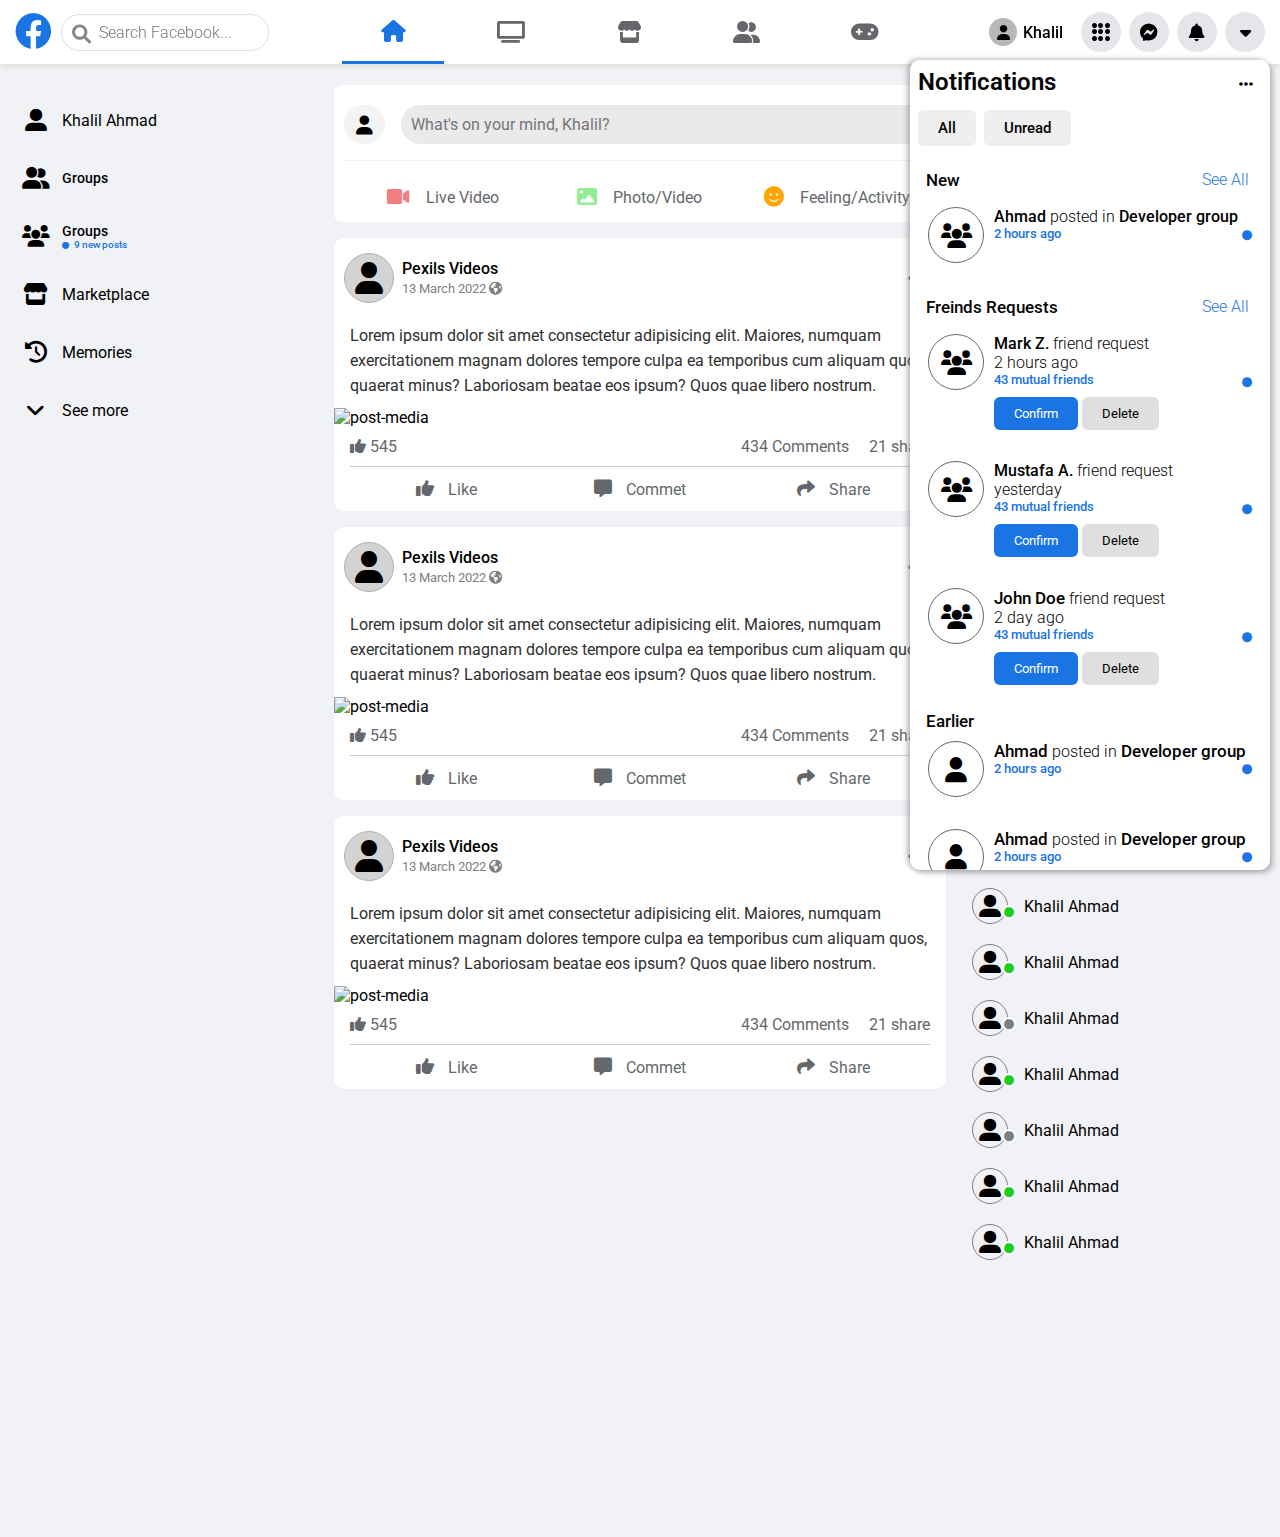
==== index.html @ c8080ed1 "Rectifying css codes" ====
<!DOCTYPE html>
<html lang="en">
<head>
    <meta charset="UTF-8">
    <meta http-equiv="X-UA-Compatible" content="IE=edge">
    <meta name="viewport" content="width=device-width, initial-scale=1.0">

    <link rel="icon" href="./images/fb-logo.png" type="image/x-icon">

    <link rel="stylesheet" href="./css/style.css">
    <title>Home</title>
</head>
<body>

    <!-- header -->
    <header>
        <div class="logo-icons">
            <i class="logo fa-brands fa-facebook"></i>
            <i id="logo-search-btn" class="fa-solid fa-magnifying-glass"></i>

            <form action="" class="temp-form">
                <i class="search fa-solid fa-magnifying-glass"></i>
                <input type="text" id="temp-input" placeholder="Search Facebook...">
            </form>


            <!-- recent search  -->
            <div class="recent-search">
                <!-- <div class="form"> -->
                    <form class="form">
                        <i class="fa-solid fa-arrow-left" id="rs-back-btn"></i>
                        <input type="text" placeholder="Search Facebook">
                    </form>

                    <div class="header">
                        <h4>Recent Searches</h4>
                        <button>Edit</button>
                    </div>

                    <div class="search-terms">
                        <div class="term">
                            <p><i class="fa-solid fa-circle-user"></i>Knowlege is power</p>
                                  <i class="remove-rs-term fa-solid fa-xmark"></i>
                        </div>

                        <div class="term">
                            <p><i class="fa-solid fa-circle-user"></i>Kam Air</p>
                            <i class="remove-rs-term fa-solid fa-xmark"></i>
                        </div>
                        
                        <div class="term">
                                  <p><i class="fa-solid fa-circle-user"></i>Mark Z.</p>
                            <i class="remove-rs-term fa-solid fa-xmark"></i>
                        </div>

                        <div class="term">
                            <p><i class="fa-solid fa-circle-user"></i>Books</p>
                            <i class="remove-rs-term fa-solid fa-xmark"></i>
                        </div>

                        <div class="term">
                            <p><i class="fa-solid fa-circle-user"></i>Coding</p>
                            <i class="remove-rs-term fa-solid fa-xmark"></i>
                        </div>

                        <div class="term">
                            <p><i class="fa-solid fa-circle-user"></i>Javascript groups</p>
                            <i class="remove-rs-term fa-solid fa-xmark"></i>
                        </div>
                    </div>
                <!-- </div> -->
            </div>
        </div>

        <div class="page-icons">
            <a href="./index.html" class="page_link active">
                <i class="fa-solid fa-house"></i>
            </a>
            <a href="./pages/watch.html" class="page_link">
                <i class="fa-solid fa-tv"></i>
            </a>
            <a href="./pages/marketplace.html" class="page_link">
                <i class="fa-solid fa-store"></i>
            </a>
            <a href="./pages/groups.html" class="page_link">
                <i class="fa-solid fa-user-group"></i>
            </a>
            <a href="./pages/games.html" class="page_link" id="game_btn">
                <i class="fa-solid fa-gamepad"></i></i>
            </a>
            <a href="./pages/notifications.html" id="bookmark_toggle_btn" class="bookmark_toggle_btn">
                <i class="fa-solid fa-bars"></i>
            </a>
        </div>
        

        <div class="profile-icons">
            <a href="./pages/profile.html" class="user-profile-link">
                <i class=" avatar_round_28 fa-solid fa-user"></i><span>Khalil</span>
            </a>
            
            <div id="mega-menu-btn" class="avatar_round_40 mega-menu-btn">
                <i class="fa-solid fa-circle"></i>
                <i class="fa-solid fa-circle"></i>
                <i class="fa-solid fa-circle"></i>

                <i class="fa-solid fa-circle"></i>
                <i class="fa-solid fa-circle"></i>
                <i class="fa-solid fa-circle"></i>

                <i class="fa-solid fa-circle"></i>
                <i class="fa-solid fa-circle"></i>
                <i class="fa-solid fa-circle"></i>
            </div>
            <i id="create_menu_btn" class="avatar_round_40 fa-solid fa-plus"></i>
            <i id="messenger_menu_btn" class="avatar_round_40 fa-brands fa-facebook-messenger"></i>
            <i id="notification-menu-btn" class="avatar_round_40 fa-solid fa-bell"></i>
            <i id="user-menu-btn" class="avatar_round_40 fa-solid fa-caret-down"></i>
        </div>

        <!-- user-menu -->
        <div class="user-menu">
            <a href="./pages/profile.html" class="item profile-link">
                <i class="avatar_user_65 fa fa-user"></i>
                <div>
                    <p class="text_primary text_l font_weight_500">Khalil Ahmad</p>
                    <span class="text_secondary text_s font_weight_300">See your profile</span>
                </div>
            </a>

            <div class="divider"></div>

            <div class="item feedback">
                <i class="avatar_round_36 fa-solid fa-circle-info"></i>
                <div>
                    <p class="text_primary text_m font_weight_500">Give Feedback</p>
                    <span class="text_secondary text_s font_weight_300" >Help us improve Facebook.</span>
                </div>
            </div>

            <div class="divider"></div>

            <div class="item settings">
                <div class="name">
                    <i class="avatar_round_36 fa-solid fa-gear"></i>
                    <p class="text_primary text_m font_weight_500">Settings & Privacy</p>
                </div>
                
                <i class="fa-solid fa-chevron-right"></i>
            </div>

            <div class="item settings">
                <div class="name">
                    <i class="avatar_round_36 fa-solid fa-circle-question"></i>
                    <p class="text_primary text_m font_weight_500">Help & Support</p>
                </div>

                <i class="fa-solid fa-chevron-right"></i>
            </div>

            <div class="item settings">
                <div class="name">
                    <i class="avatar_round_36 fa-solid fa-moon"></i>
                    <p class="text_primary text_m font_weight_500">Display & accessibility</p>
                </div>

                <i class="fa-solid fa-chevron-right"></i>
            </div>

            <a href="./login.html" class="item logout">
                <i class="avatar_round_36 fa-solid fa-right-from-bracket"></i>
                <p class="text_primary text_m font_weight_500">Log out</p>
            </a>

            <div class="footer-links">
                <a class="text_secondary text_s font_weight_300" href="#">Privacy</a>
                <span>.</span>
                <a class="text_secondary text_s font_weight_300" href="#">Terms</a>
                <span>.</span>
                <a class="text_secondary text_s font_weight_300" href="#">Adversity</a>
                <span>.</span>
                <a class="text_secondary text_s font_weight_300" href="#">Ad choices</a>
                <span>.</span>
                <a class="text_secondary text_s font_weight_300" href="#">Cookies</a>
                <span>.</span>
                <a class="text_secondary text_s font_weight_300" href="#">More</a>
                <span>.</span>
                <a class="text_secondary text_s font_weight_300" href="#">Meta &copf; 2022</a>
            </div>
        </div>

        <!-- Notifications Menu -->
        <div class="notification-menu thin-scrollbar">
            <div class="header">
                <p class="text_primary text_xlg font_weight_600">Notifications</p>
                <i class="avatar_round_32 fa-solid fa-ellipsis"></i>
            </div>

            <!-- filter buttons -->
            <div class="filter-btns">
                <button class="btn_auto text_m text_primary font_weight_500">All</button>
                <button class="btn_auto text_m text_primary font_weight_500">Unread</button>
            </div>

            <!-- new -->
            <div class="noti-wrapper">
                <div class="notification-type">
                    <p class="text_lg text_primary font_weight_500">New</p>
                    <a class="btn_link" href="./pages/notifications.html">See All</a>
                </div>

                <a href="#" class="noti-box">
                    <i class="avatar_round_56 user fa-solid fa-users"></i>
                    <article>
                        <p><span class="font_weight_500">Ahmad</span> posted in <span class="font_weight_500">Developer group</span></p>
                        <p class="text_theme text_s font_weight_500">2 hours ago</p>
                    </article>
                    <i class="indicator fa-solid fa-circle"></i>
                </a>
            </div>

            <!-- friend requests -->
            <div class="noti-wrapper friend-request">
                <div class="notification-type">
                    <p class="text_lg text_primary font_weight_500">Freinds Requests</p>
                    <a class="btn_link" href="./pages/notifications.html">See All</a>
                </div>

                <a href="#" class="noti-box">
                    <i class="avatar_round_56 user fa-solid fa-users"></i>
                    <article>
                        <p><span class="font_weight_500">Mark Z.</span> friend request</p>
                        <p class="post-time">2 hours ago</p>
                        <p class="text_theme text_s font_weight_500">43 mutual friends</p>
                        <div class="fr-buttons">
                            <button class="primary_btn">Confirm</button>
                            <button class="secondary_btn">Delete</button>
                        </div>
                    </article>
                    <i class="indicator fa-solid fa-circle"></i>
                </a>

                <a href="#" class="noti-box">
                    <i class="avatar_round_56 fa-solid fa-users"></i>
                    <article>
                        <p><span class="font_weight_500">Mustafa A.</span> friend request</p>
                        <p class="post-time">yesterday</p>
                        <p class="text_theme text_s font_weight_500">43 mutual friends</p>
                        <div class="fr-buttons">
                            <button class="primary_btn">Confirm</button>
                            <button class="secondary_btn">Delete</button>
                        </div>
                    </article>
                    <i class="indicator fa-solid fa-circle"></i>
                </a>

                <a href="#" class="noti-box">
                    <i class="avatar_round_56 fa-solid fa-users"></i>
                    <article>
                        <p><span class="text_lg font_weight_500">John Doe</span> friend request</p>
                        <p class="post-time">2 day ago</p>
                        <p class="text_theme text_s font_weight_500">43 mutual friends</p>
                        <div class="fr-buttons">
                            <button class="primary_btn">Confirm</button>
                            <button class="secondary_btn">Delete</button>
                        </div>
                    </article>
                    <i class="indicator fa-solid fa-circle"></i>
                </a>
            </div>

            <!-- earlier -->
            <div class="noti-wrapper">
                <div class="notification-type">
                    <p class="text_lg text_primary font_weight_500">Earlier</p>
                </div>

                <a href="#" class="noti-box">
                    <i class="avatar_round_56 fa-solid fa-user"></i>
                    <article>
                        <p><span class="text_lg font_weight_500">Ahmad</span> posted in <span class="text_lg font_weight_500">Developer group</span></p>
                        <p class="text_theme text_s font_weight_500">2 hours ago</p>
                    </article>
                    <i class="indicator fa-solid fa-circle"></i>
                </a>
                <a href="#" class="noti-box">
                    <i class="avatar_round_56 fa-solid fa-user"></i>
                    <article>
                        <p><span class="text_lg font_weight_500">Ahmad</span> posted in <span class="text_lg font_weight_500">Developer group</span></p>
                        <p class="text_theme text_s font_weight_500">2 hours ago</p>
                    </article>
                    <i class="indicator fa-solid fa-circle"></i>
                </a>

                <a href="#" class="noti-box">
                    <i class="avatar_round_56 fa-solid fa-user"></i>
                    <article>
                        <p><span class="text_lg font_weight_500">Ahmad</span> posted in <span class="text_lg font_weight_500">Developer group</span></p>
                        <p class="text_theme text_s font_weight_500">2 hours ago</p>
                    </article>
                    <i class="indicator fa-solid fa-circle"></i>
                </a>

                <a href="#" class="noti-box">
                    <i class="avatar_round_56 fa-solid fa-user"></i>
                    <article>
                        <p><span class="text_lg font_weight_500">Ahmad</span> posted in <span class="text_lg font_weight_500">Developer group</span></p>
                        <p class="text_theme text_s font_weight_500">2 hours ago</p>
                    </article>
                    <i class="indicator fa-solid fa-circle"></i>
                </a>

                <a href="#" class="noti-box">
                    <i class="avatar_round_56 fa-solid fa-user"></i>
                    <article>
                        <p><span class="text_lg font_weight_500">Ahmad</span> posted in <span class="text_lg font_weight_500">Developer group</span></p>
                        <p class="text_theme text_s font_weight_500">2 hours ago</p>
                    </article>
                    <i class="indicator fa-solid fa-circle"></i>
                </a>
            </div>
        </div>

        <!-- messenger-menu -->
        <div class="messenger-menu thin-scrollbar">
            <div class="header">
                <p class="text_xlg text_primary font_weight_600">Messenger</p>
                <div class="header_icons">
                    <i class="avatar_round_32 fa-solid fa-ellipsis"></i>
                    <i class="avatar_round_32 fa-solid fa-maximize"></i>
                    <i class="avatar_round_32 fa-solid fa-video"></i>
                    <i class="avatar_round_32 fa-solid fa-square-pen"></i>
                </div>
            </div>

            <form action="">
                <input type="text" placeholder="Search Messenger">
            </form>

            <div class="friends-message">
                <div class="message_box">
                    <div class="user_avatar">
                        <i class="avatar_round_56 fa-solid fa-user"></i>
                        <i class="online fa-solid fa-circle"></i>
                    </div>

                    <div>
                        <p class="text_primary text_m font_weight_400">Ahmad Ali</p>
                        <p class="text_secondary text_s font_weight_300">messege sent<span>.</span> <span>5 d</span></p>
                    </div>
                    <i class="avatar_round_16 sent_msg fa-solid fa-check"></i>
                </div>

                <div class="message_box">
                    <div class="user_avatar">
                        <i class="avatar_round_56 fa-solid fa-user"></i>
                        <i class="online fa-solid fa-circle"></i>
                    </div>

                    <div>
                        <p class="text_primary text_m font_weight_400">Ahmad Ali</p>
                        <p class="text_secondary text_s font_weight_300">message delivered<span>.</span> <span>3 m</span></p>
                    </div>
                    <i class="avatar_round_16 delivered_msg fa-solid fa-circle-check"></i>
                </div>


                <div class="message_box">
                    <div class="user_avatar">
                        <i class="avatar_round_56 fa-solid fa-user"></i>
                        <i class="online fa-solid fa-circle"></i>
                    </div>
                    <div>
                        <p class="name">Ahmad Ali</p>
                        <p class="text_secondary text_s font_weight_300">Ahmad Called you <span>.</span> <span>5 d</span></p>
                    </div>
                    <i class="avatar_round_16 seen_msg fa-solid fa-user"></i>
                </div>

                <div class="message_box">
                    <div class="user_avatar">
                        <i class="avatar_round_56 fa-solid fa-user"></i>
                        <i class="online fa-solid fa-circle"></i>
                    </div>
                    <div>
                        <p class="name">Ahmad Ali</p>
                        <p class="text_secondary text_s font_weight_300">Ahmad Called you <span>.</span> <span>5 d</span></p>
                    </div>
                    <i class="avatar_round_16 seen_msg fa-solid fa-user"></i>
                </div>

                <div class="message_box">
                    <div class="user_avatar">
                        <i class="avatar_round_56 fa-solid fa-user"></i>
                        <i class="online fa-solid fa-circle"></i>
                    </div>
                    <div>
                        <p class="name">Ahmad Ali</p>
                        <p class="text_secondary text_s font_weight_300">Ahmad Called you <span>.</span> <span>5 d</span></p>
                    </div>
                </div>

                <div class="message_box">
                    <div class="user_avatar">
                        <i class="avatar_round_56 fa-solid fa-user"></i>
                        <i class="online fa-solid fa-circle"></i>
                    </div>
                    <div>
                        <p class="name">Ahmad Ali</p>
                        <p class="text_secondary text_s font_weight_300">Ahmad Called you <span>.</span> <span>5 d</span></p>
                    </div>
                    <i class="avatar_round_16 seen_msg fa-solid fa-user"></i>
                </div>

                <div class="message_box">
                    <div class="user_avatar">
                        <i class="avatar_round_56 fa-solid fa-user"></i>
                        <i class="online fa-solid fa-circle"></i>
                    </div>
                    <div>
                        <p class="name">Ahmad Ali</p>
                        <p class="text_secondary text_s font_weight_300">Ahmad Called you <span>.</span> <span>5 d</span></p>
                    </div>
                </div>

                <div class="message_box">
                    <div class="user_avatar">
                        <i class="avatar_round_56 fa-solid fa-user"></i>
                        <i class="online fa-solid fa-circle"></i>
                    </div>
                    <div>
                        <p class="name">Ahmad Ali</p>
                        <p class="text_secondary text_s font_weight_300">Ahmad Called you <span>.</span> <span>5 d</span></p>
                    </div>
                    <i class="avatar_round_16 seen_msg fa-solid fa-user"></i>
                </div>

                <div class="message_box">
                    <div class="user_avatar">
                        <i class="avatar_round_56 fa-solid fa-user"></i>
                        <i class="online fa-solid fa-circle"></i>
                    </div>
                    <div>
                        <p class="name">Ahmad Ali</p>
                        <p class="text_secondary text_s font_weight_300">Ahmad Called you <span>.</span> <span>5 d</span></p>
                    </div>
                    <i class="avatar_round_16 seen_msg fa-solid fa-user"></i>
                </div>

                <div class="message_box">
                    <div class="user_avatar">
                        <i class="avatar_round_56 fa-solid fa-user"></i>
                        <i class="online fa-solid fa-circle"></i>
                    </div>
                    <div>
                        <p class="name">Ahmad Ali</p>
                        <p class="text_secondary text_s font_weight_300">Ahmad Called you <span>.</span> <span>5 d</span></p>
                    </div>
                    <i class="avatar_round_16 seen_msg fa-solid fa-user"></i>
                </div>

                <div class="message_box">
                    <div class="user_avatar">
                        <i class="avatar_round_56 fa-solid fa-user"></i>
                        <i class="online fa-solid fa-circle"></i>
                    </div>
                    <div>
                        <p class="name">Ahmad Ali</p>
                        <p class="text_secondary text_s font_weight_300">Ahmad Called you <span>.</span> <span>5 d</span></p>
                    </div>
                </div>
            </div>
        </div>

        <!-- mega menu -->
        <div class="mega-menu">
            <h3 class="text_primary text_xlg font_weight_700">Menu</h3>
            <div class="content">
                <div class="menu thin-scrollbar">
                    <form action="" class="menu-form">
                        <input type="text" placeholder="Search Menu">
                    </form>

                    <div class="social">
                        <h3 class="text_primary font_weight_500 text_lg">Social</h3>

                        <a href="#" class="social_item">
                            <div>
                                <i class="event avatar_round_36 fa-solid fa-calendar"></i>
                            </div>
                            <article>
                                <p class="text_primary text_m font_weight_500">Event</p>
                                <span class="text_s text_secondary font_weight_300">
                                    Lorem ipsum dolor sit amet consectetur adipisicing elit.
                                </span>
                            </article>
                        </a>

                        <a href="#" class="social_item">
                            <div>
                                <i class="friends avatar_round_36 fa-solid fa-user-group"></i>
                            </div>
                            <article>
                                <p class="text_primary text_m font_weight_500">Friends</p>
                                <span class="text_s text_secondary font_weight_300">
                                    Lorem ipsum dolor sit amet consectetur adipisicing elit.
                                </span>
                            </article>
                        </a>

                        <a href="#" class="social_item">
                            <div>
                                <i class="group avatar_round_36 fa-solid fa-users"></i>
                            </div>
                            <article>
                                <p class="text_primary text_m font_weight_500">Groups</p>
                                <span class="text_s text_secondary font_weight_300">
                                    Lorem ipsum dolor sit amet consectetur adipisicing elit.
                                </span>
                            </article>
                        </a>
                    </div>

                    <div class="divider"></div>

                    <div class="entertainment social">
                        <h5 class="text_primary text_m font_weight_500">Entertainment</h5>

                        <a href="#" class="social_item">
                            <div>
                                <i class="avatar_round_36 event fa-solid fa-gamepad"></i>
                            </div>
                            <article>
                                <p class="text_primary text_m font_weight_500">Game</p>
                                <span class="text_s text_secondary font_weight_300">
                                    Lorem ipsum dolor sit amet consectetur adipisicing elit.
                                </span>
                            </article>
                        </a>

                        <a href="#" class="social_item">
                            <div>
                                <i class="avatar_round_36 friends fa-solid fa-tv"></i>
                            </div>
                            <article>
                                <p class="text_primary text_m font_weight_500">Watch</p>
                                <span class="text_s text_secondary font_weight_300">
                                    Lorem ipsum dolor sit amet consectetur adipisicing elit.
                                </span>
                            </article>
                        </a>
                    </div>

                    <div class="divider"></div>

                    <div class="entertainment social">
                        <h5 class="text_primary text_m font_weight_500">Personal</h5>

                        <a href="#" class="social_item">
                            <div>
                                <i class="avatar_round_36 event fa-solid fa-bookmark"></i>
                            </div>
                            <article>
                                <p class="text_primary text_m font_weight_500">Saved</p>
                                <span class="text_s text_secondary font_weight_300">
                                    Lorem ipsum dolor sit amet consectetur adipisicing elit.
                                </span>
                            </article>
                        </a>

                        <a href="#" class="social_item">
                            <div>
                                <i class="avatar_round_36 friends fa-solid fa-cloud-sun-rain"></i>
                            </div>
                            <article>
                                <p class="text_primary text_m font_weight_500">Weather</p>
                                <span class="text_s text_secondary font_weight_300">
                                    Lorem ipsum dolor sit amet consectetur adipisicing elit.
                                </span>
                            </article>
                        </a>
                    </div>

                    <div class="divider"></div>

                    <div class="entertainment social">
                        <h5 class="text_primary text_m font_weight_500">More From Meta</h5>

                        <a href="#" class="social_item">
                            <div>
                                <i class="avatar_round_36 group fa-brands fa-facebook-messenger"></i>
                            </div>
                            <article>
                                <p class="text_primary text_m font_weight_500">Messenger</p>
                                <span class="text_s text_secondary font_weight_300">
                                    Lorem ipsum dolor sit amet consectetur adipisicing elit.
                                </span>
                            </article>
                        </a>

                        <a href="#" class="social_item">
                            <div>
                                <i class="avatar_round_36 friends fa-brands fa-facebook-messenger"></i>
                            </div>
                            <article>
                                <p class="text_primary text_m font_weight_500">Messenger for kids</p>
                                <span class="text_s text_secondary font_weight_300">
                                    Lorem ipsum dolor sit amet consectetur adipisicing elit.
                                </span>
                            </article>
                        </a>
                    </div>
                </div>

                <div class="create">
                    <h5 class="text_primary text_lg font_weight_600">Create</h5>

                    <a href="#" class="create_item">
                        <i class="avatar_round_36 fa-solid fa-square-pen"></i>
                        <span class="text_s text_primary">Post</span>
                    </a>

                    <a href="#" class="create_item">
                        <i class="avatar_round_36 fa-solid fa-book-open"></i>
                        <span  class="text_s text_primary font_weight_500">Story</span>
                    </a>
                    
                    <a href="#" class="create_item">
                        <i class="avatar_round_36 fa-solid fa-video"></i>
                        <span  class="text_s text_primary font_weight_500">Story</span>
                    </a>

                    <div class="divider"></div>

                    <a href="#" class="create_item">
                        <i class="avatar_round_36 fa-solid fa-flag"></i>
                        <span  class="text_s text_primary font_weight_500">Page</span>
                    </a>

                    <a href="#" class="create_item">
                        <i class="avatar_round_36 fa-solid fa-users"></i>
                        <span  class="text_s text_primary font_weight_500">Group</span>
                    </a>

                    <a href="#" class="create_item">
                        <i class="avatar_round_36 fa-solid fa-calendar-plus"></i>
                        <span  class="text_s text_primary font_weight_500">Event</span>
                    </a>
                    
                </div>
            </div>
        </div>

        <!-- create-menu -->
        <div class="create_menu">
            <h3 class="text_lg font_weight_700 font_primary">Create</h3>
            
            <a href="#" class="create-box">
                <i class="avatar_round_36 fa-solid fa-square-pen"></i>
                <article>
                    <p class="font_weight_500 text_primary text_m">Post</p>
                    <span class="font_weight_300 text_s text_secondary">Share a post on News Feed.</span>
                </article>
            </a>

            <a href="#" class="create-box">
                <i class="avatar_round_36 fa-solid fa-book-open"></i>
                <article>
                    <p class="font_weight_500 text_primary text_m">Story</p>
                    <span class="font_weight_300 text_s text_secondary">Share a photo or write something.</span>
                </article>
            </a>


            <a href="#" class="create-box">
                <i class="avatar_round_36 fa-solid fa-video"></i>
                <article>
                    <p class="font_weight_500 text_primary text_m">Video</p>
                    <span class="font_weight_300 text_s text_secondary">Make video clases</span>
                </article>
            </a>

            <div class="divider"></div>

            <a href="#" class="create-box">
                <i class="avatar_round_36 fa-solid fa-flag"></i>
                <article>
                    <p class="font_weight_500 text_primary text_m">Page</p>
                    <span class="font_weight_300 text_s text_secondary">Video chat with anyone,.</span>
                </article>
            </a>


            <a href="#" class="create-box">
                <i class="avatar_round_36 fa-solid fa-bullhorn"></i>
                <article>
                    <p class="font_weight_500 text_primary text_m">Ad</p>
                    <span class="font_weight_300 text_s text_secondary">Video chat with anyone,.</span>
                </article>
            </a>

            <a href="#" class="create-box">
                <i class="avatar_round_36 fa-solid fa-users"></i>
                <article>
                    <p class="font_weight_500 text_primary text_m">Group</p>
                    <span class="font_weight_300 text_s text_secondary">Video chat with anyone,.</span>
                </article>
            </a>


            <a href="#" class="create-box">
                <i class="avatar_round_36 fa-solid fa-calendar-day"></i>
                <article>
                    <p class="font_weight_500 text_primary text_m">Event</p>
                    <span class="font_weight_300 text_s text_secondary">Video chat with anyone</span>
                </article>
            </a>
        </div>
    </header>


    <!-- main content -->
    <main class="main_content_home">
        <!-- left-pannel -->
        <section class="left-panel">
            <!-- <div class="scrollable_wrapper_left"> -->
                <div class="bookmarks_home">
                    <a href="#" class="bookmarks_item">
                        <i class="avatar_round_36 fa-solid fa-user-large"></i>
                        <span>Khalil Ahmad</span>
                    </a>
    
                    <a href="#" class="bookmarks_item">
                        <i class="avatar_round_36 fa-solid fa-user-group"></i>
                        <div class="text">
                            <p>Groups</p>
                        </div>
                    </a>
    
                    <a href="#" class="bookmarks_item">
                        <i class="avatar_round_36 fa-solid fa-users"></i>
                        <div class="text">
                           <p>Groups</p>
                            <span><i class="dot fa-solid fa-circle"></i> 9 new posts</span>
                        </div>
                    </a>
    
                    <a href="#" class="bookmarks_item">
                        <i class="avatar_round_36 fa-solid fa-store"></i>
                        <span>Marketplace</span>
                    </a>
    
                    <a href="#" class="bookmarks_item">
                        <i class="avatar_round_36 fa-solid fa-clock-rotate-left"></i>
                        <span>Memories</span>
                    </a>
    
                    <div class="see_more_bm">
                        <a href="#" class="bookmarks_item">
                            <i class="avatar_round_36 fa-solid fa-bookmark"></i>
                            <span>Saved</span>
                        </a>
        
                        <a href="#" class="bookmarks_item">
                            <i class="avatar_round_36 fa-solid fa-bullhorn"></i>
                            <span>Ad Center</span>
                        </a>
        
                        <a href="#" class="bookmarks_item">
                            <i class="avatar_round_36 fa-solid fa-industry"></i>
                            <span>Ads Manager</span>
                        </a>
        
                        <a href="#" class="bookmarks_item">
                            <i class="avatar_round_36 fa-solid fa-cloud-moon"></i>
                            <span>Climate Science Center</span>
                        </a>
        
                        <a href="#" class="bookmarks_item">
                            <i class="avatar_round_36 fa-solid fa-hand-holding-heart"></i>
                            <span>Community Help</span>
                        </a>
        
                        <a href="#" class="bookmarks_item">
                            <i class="avatar_round_36 fa-solid fa-virus-covid"></i>
                            <span>Covid-19 information Center</span>
                        </a>
        
                        <a href="#" class="bookmarks_item">
                            <i class="avatar_round_36 fa-solid fa-face-grin-hearts"></i>
                            <span>Emotional Health</span>
                        </a>
        
                        <a href="#" class="bookmarks_item">
                            <i class="avatar_round_36 fa-solid fa-calendar-check"></i>
                            <span>Events</span>
                        </a>
        
                        <a href="#" class="bookmarks_item">
                            <i class="avatar_round_36 fa-solid fa-money-bill-wave"></i>
                            <span>Facebook Pay</span>
                        </a>
        
                        <a href="#" class="bookmarks_item">
                            <i class="avatar_round_36 fa-solid fa-star"></i>
                            <span>Favouties</span>
                        </a>
        
                        <a href="#" class="bookmarks_item">
                            <i class="avatar_round_36 fa-brands fa-gratipay"></i>
                            <span>Fundraisers</span>
                        </a>
        
                        <a href="#" class="bookmarks_item">
                            <i class="avatar_round_36 fa-solid fa-gamepad"></i>
                            <span>Gaming Video</span>
                        </a>
        
                        <a href="#" class="bookmarks_item">
                            <i class="avatar_round_36 fa-solid fa-video"></i>
                            <span>Live video</span>
                        </a>
        
                        <a href="#" class="bookmarks_item">
                            <i class="avatar_round_36 fa-brands fa-facebook-messenger"></i>
                            <span>Messenger</span>
                        </a>
        
                        <a href="#" class="bookmarks_item">
                            <i class="avatar_round_36 fa-brands fa-facebook-messenger"></i>
                            <span>Messenger Kids</span>
                        </a>
        
                        <a href="#" class="bookmarks_item">
                            <i class="avatar_round_36 fa-solid fa-clock"></i>
                            <span>Most recent</span>
                        </a>
        
                        <a href="#" class="bookmarks_item">
                            <i class="avatar_round_36 fa-solid fa-clock"></i>
                            <span>Pages</span>
                        </a>
        
                        <a href="#" class="bookmarks_item">
                            <i class="avatar_round_36 fa-brands fa-xbox"></i>
                            <span>Play games</span>
                        </a>
        
                        <a href="#" class="bookmarks_item">
                            <i class="avatar_round_36 fa-solid fa-map"></i>
                            <span>Recent ad activity</span>
                        </a>
        
                        <a href="#" class="bookmarks_item">
                            <i class="avatar_round_36 fa-solid fa-cloud-sun"></i>
                            <span>Weather</span>
                        </a>
                    </div>

                    <a class="see_more_bm_btn bookmarks_item">
                        <i class="avatar_round_36 fa-solid fa-angle-down"></i>
                        <span>See more</span>
                    </a>
                </div>
            <!-- </div> -->
        </section>

        <!-- main -->
        <section class="post_content">
            <div class="create_post">
                <div class="input">
                    <i class="fa-solid fa-user"></i>
                    <input type="text" placeholder="What's on your mind, Khalil?" readonly>
                </div>  
                <div class="actions-btns">
                    <div>
                        <i class="fa-solid fa-video live"></i>
                        <span>Live Video</span>
                    </div>
                    <div>
                        <i class="fa fa-image photo"></i>
                        <span>Photo/Video</span>
                    </div>
                    <div>
                        <i class="fa fa-face-smile feeling"></i>
                        <span>Feeling/Activity</span>
                    </div>
                </div>
            </div>

            <div class="posts">
                <div class="post_display">
                    <div class="post__header">
                        <div class="name">
                            <i class="avatar fa-solid fa-user"></i>
                            <article>
                                <h5>Pexils Videos</h5>
                                <span>13 March 2022 </span>
                                <i class="fa-solid fa-earth-americas"></i>
                            </article>
                        </div>
                        <div class="menu">
                            <i class="video_menu_btn fa-solid fa-ellipsis"></i>
                        
                            <div class="menu_list">
                                <div class="list_item">
                                    <i class="bordered fa-solid fa-plus"></i>
                                    <article>
                                        <p class="name">See More</p>
                                        <span>See more of this video in your feed.</span>
                                    </article>
                                </div>
    
                                <div class="list_item">
                                    <i class="bordered fa-solid fa-minus"></i>
                                    <article>
                                        <p class="name">See Less</p>
                                        <span>video this video and see Less</span>
                                    </article>
                                </div>
    
                                <div class="divider"></div>
    
                                <div class="list_item">
                                    <i class="fa-solid fa-bookmark"></i>
                                    <article>
                                        <p class="name">See Less</p>
                                        <span>Add this to your save videos</span>
                                    </article>
                                </div>
    
                                <div class="list_item">
                                    <i class="fa-solid fa-link"></i>
                                    <article>
                                        <p class="name">Copy link</p>
                                    </article>
                                </div>
    
                                <div class="list_item">
                                    <i class="fa-solid fa-closed-captioning"></i>
                                    <article>
                                        <p class="name">Follow </p>
                                        <span>Start seeing videos in your watchliest...</span>
                                    </article>
                                </div>
    
                                <div class="divider"></div>
    
                                <div class="list_item">
                                    <i class="bordered fa-solid fa-info"></i>
                                    <article>
                                        <p class="name">Report video</p>
                                        <span>I'm concerned about this video</span>
                                    </article>
                                </div>
    
                            </div>
                        </div>
                    </div>

                    <p class="post__text">Lorem ipsum dolor sit amet consectetur adipisicing elit. Maiores, numquam exercitationem magnam dolores tempore culpa ea temporibus cum aliquam quos, quaerat minus? Laboriosam beatae eos ipsum? Quos quae libero nostrum.</p>
                    
                    <img class="post__media" src="https://cdn.pixabay.com/photo/2016/11/13/12/52/kuala-lumpur-1820944__480.jpg" alt="post-media">

                    <div class="post__reactions_homepage">
                        <div class="reactions">
                            <p class="like"><i class="fa-solid fa-thumbs-up"></i> 545</p>
                            <p>
                                <span class="post_comment_count comment">434 Comments</span>
                                <span class="share">21 share</span>
                            </p>
                        </div>
                        <div class="action-buttons">
                            <button><i class="fa-solid fa-thumbs-up"></i> Like</button>
                            <button class="show_comment_btn"><i class="fa-solid fa-message"></i> Commet</button>
                            <button><i class="fa-solid fa-share"></i> Share</button>
                        </div>
                    </div>
                </div>

                <div class="post_display">
                    <div class="post__header">
                        <div class="name">
                            <i class="avatar fa-solid fa-user"></i>
                            <article>
                                <h5>Pexils Videos</h5>
                                <span>13 March 2022 </span>
                                <i class="fa-solid fa-earth-americas"></i>
                            </article>
                        </div>
                        <div class="menu">
                            <i class="video_menu_btn fa-solid fa-ellipsis"></i>
                        
                            <div class="menu_list">
                                <div class="list_item">
                                    <i class="bordered fa-solid fa-plus"></i>
                                    <article>
                                        <p class="name">See More</p>
                                        <span>See more of this video in your feed.</span>
                                    </article>
                                </div>
    
                                <div class="list_item">
                                    <i class="bordered fa-solid fa-minus"></i>
                                    <article>
                                        <p class="name">See Less</p>
                                        <span>video this video and see Less</span>
                                    </article>
                                </div>
    
                                <div class="divider"></div>
    
                                <div class="list_item">
                                    <i class="fa-solid fa-bookmark"></i>
                                    <article>
                                        <p class="name">See Less</p>
                                        <span>Add this to your save videos</span>
                                    </article>
                                </div>
    
                                <div class="list_item">
                                    <i class="fa-solid fa-link"></i>
                                    <article>
                                        <p class="name">Copy link</p>
                                    </article>
                                </div>
    
                                <div class="list_item">
                                    <i class="fa-solid fa-closed-captioning"></i>
                                    <article>
                                        <p class="name">Follow </p>
                                        <span>Start seeing videos in your watchliest...</span>
                                    </article>
                                </div>
    
                                <div class="divider"></div>
    
                                <div class="list_item">
                                    <i class="bordered fa-solid fa-info"></i>
                                    <article>
                                        <p class="name">Report video</p>
                                        <span>I'm concerned about this video</span>
                                    </article>
                                </div>
    
                            </div>
                        </div>
                    </div>

                    <p class="post__text">Lorem ipsum dolor sit amet consectetur adipisicing elit. Maiores, numquam exercitationem magnam dolores tempore culpa ea temporibus cum aliquam quos, quaerat minus? Laboriosam beatae eos ipsum? Quos quae libero nostrum.</p>
                    
                    <img class="post__media" src="https://cdn.pixabay.com/photo/2016/11/13/12/52/kuala-lumpur-1820944__480.jpg" alt="post-media">

                    <div class="post__reactions_homepage">
                        <div class="reactions">
                            <p class="like"><i class="fa-solid fa-thumbs-up"></i> 545</p>
                            <p>
                                <span class="post_comment_count comment">434 Comments</span>
                                <span class="share">21 share</span>
                            </p>
                        </div>
                        <div class="action-buttons">
                            <button><i class="fa-solid fa-thumbs-up"></i> Like</button>
                            <button class="show_comment_btn"><i class="fa-solid fa-message"></i> Commet</button>
                            <button><i class="fa-solid fa-share"></i> Share</button>
                        </div>
                    </div>
                </div>

                <div class="post_display">
                    <div class="post__header">
                        <div class="name">
                            <i class="avatar fa-solid fa-user"></i>
                            <article>
                                <h5>Pexils Videos</h5>
                                <span>13 March 2022 </span>
                                <i class="fa-solid fa-earth-americas"></i>
                            </article>
                        </div>
                        <div class="menu">
                            <i class="video_menu_btn fa-solid fa-ellipsis"></i>
                        
                            <div class="menu_list">
                                <div class="list_item">
                                    <i class="bordered fa-solid fa-plus"></i>
                                    <article>
                                        <p class="name">See More</p>
                                        <span>See more of this video in your feed.</span>
                                    </article>
                                </div>
    
                                <div class="list_item">
                                    <i class="bordered fa-solid fa-minus"></i>
                                    <article>
                                        <p class="name">See Less</p>
                                        <span>video this video and see Less</span>
                                    </article>
                                </div>
    
                                <div class="divider"></div>
    
                                <div class="list_item">
                                    <i class="fa-solid fa-bookmark"></i>
                                    <article>
                                        <p class="name">See Less</p>
                                        <span>Add this to your save videos</span>
                                    </article>
                                </div>
    
                                <div class="list_item">
                                    <i class="fa-solid fa-link"></i>
                                    <article>
                                        <p class="name">Copy link</p>
                                    </article>
                                </div>
    
                                <div class="list_item">
                                    <i class="fa-solid fa-closed-captioning"></i>
                                    <article>
                                        <p class="name">Follow </p>
                                        <span>Start seeing videos in your watchliest...</span>
                                    </article>
                                </div>
    
                                <div class="divider"></div>
    
                                <div class="list_item">
                                    <i class="bordered fa-solid fa-info"></i>
                                    <article>
                                        <p class="name">Report video</p>
                                        <span>I'm concerned about this video</span>
                                    </article>
                                </div>
    
                            </div>
                        </div>
                    </div>

                    <p class="post__text">Lorem ipsum dolor sit amet consectetur adipisicing elit. Maiores, numquam exercitationem magnam dolores tempore culpa ea temporibus cum aliquam quos, quaerat minus? Laboriosam beatae eos ipsum? Quos quae libero nostrum.</p>
                    
                    <img class="post__media" src="https://cdn.pixabay.com/photo/2016/11/13/12/52/kuala-lumpur-1820944__480.jpg" alt="post-media">


                    <div class="post__reactions_homepage">
                        <div class="reactions">
                            <p class="like"><i class="fa-solid fa-thumbs-up"></i> 545</p>
                            <p>
                                <span class="post_comment_count comment">434 Comments</span>
                                <span class="share">21 share</span>
                            </p>
                        </div>
                        <div class="action-buttons">
                            <button><i class="fa-solid fa-thumbs-up"></i> Like</button>
                            <button class="show_comment_btn">
                                <i class="fa-solid fa-message"></i> Commet
                            </button>
                            <button><i class="fa-solid fa-share"></i> Share</button>
                        </div>
                    </div>

                    <!-- video & write comments -->
                    <div class="post__comments">
                        <!-- most relevent drop-down menu -->
                        <!-- most relevent drop-down menu -->
                        <div class="most_relevent_menu">
                            <button class="video_mr_comment">Most relevent <i class="fa-solid fa-caret-down"></i></button>

                            <div class="mr_menu">
                                <div class="item">
                                    <p class="title">Most relevent</p>
                                    <p class="text">Show friends' comments and the most engaging comments first.</p>
                                </div>

                                <div class="item">
                                    <p class="title">Newest</p>
                                    <p class="text">Show all comments, with the newest comments first,</p>
                                </div>

                                <div class="item">
                                    <p class="title">All Comments</p>
                                    <p class="text">Show all comments, including potential spam. The most relevant comments will appear first.</p>
                                </div>
                            </div>
                        </div>

                        <!-- Write comment -->
                        <div class="input_comment">
                            <i class="user_avatar fa-solid fa-user"></i>
                            <input type="text" placeholder="Write a comment">
                            <i class="fa-solid fa-star"></i>
                            <i class="fa-solid fa-face-smile"></i>
                        </div>

                        <article class="all-comments">
                            <!-- users comments item -->
                            <div class="user_comments">
                                <div><i class="user_avatar fa-solid fa-user"></i></div>
                                <div class="comment_text">
                                    <p class="user_name">Khalil Ahmad</p>
                                    <p class="text">
                                        Lorem ipsum dolor sit, amet consectetur adipisicing elit. Tempore. Lorem ipsum dolor sit amet consectetur adipisicing elit. Atque esse cumque perferendis consectetur error ut odit sed voluptatum. Voluptatum, quam? 
                                    </p>
                                </div>
                            </div>

                            <div class="user_comments">
                                <div><i class="user_avatar fa-solid fa-user"></i></div>
                                <div class="comment_text">
                                    <p class="user_name">Khalil Ahmad</p>
                                    <p class="text">
                                        Lorem ipsum dolor sit, amet consectetur adipisicing elit. Tempore. quam? 
                                    </p>
                                </div>
                            </div>

                            <div class="user_comments">
                                <div><i class="user_avatar fa-solid fa-user"></i></div>
                                <div class="comment_text">
                                    <p class="user_name">Khalil Ahmad</p>
                                    <p class="text">
                                        Lorem ipsum dolor sit, amet consectetur adipisicing elit. Tempore. Lorem ipsum dolor sit amet consectetur adipisicing elit.
                                    </p>
                                </div>
                            </div>
                        </article>
                    </div>
                </div>
            </div>
        </section>
        
        <!-- right-pannel -->
        <section class="right-panel">
            <!-- <div class="scrollable_wrapper_right"> -->
                <div class="group_suggestion_wrapper">
                    <div class="gs_card">
                        <div class="gs_header">
                            <div class="header_text">
                                <i class="fa-solid fa-users"></i>
                                
                            </div>
                            <i class="fa-solid fa-xmark"></i>
                        </div>
        
                        <img src="https://images.pexels.com/photos/1767434/pexels-photo-1767434.jpeg?auto=compress&cs=tinysrgb&dpr=1&w=500" alt="">
                        <p class="group-name">Group name</p>
                        <p class="group-detail"><span>91k members</span> <span>10+ posts a day</span></p>
                        <a href="#" class="full_width_btn">Join Group</a>
                    </div>

                    <div class="gs_card">
                        <div class="gs_header">
                            <div class="header_text">
                                <i class="fa-solid fa-users"></i>
                                <span class="name">Groups</span>
                                <span class="text">Suggested for you</span>
                            </div>
                            <i class="fa-solid fa-xmark"></i>
                        </div>
        
                        <img src="https://images.pexels.com/photos/1767434/pexels-photo-1767434.jpeg?auto=compress&cs=tinysrgb&dpr=1&w=500" alt="">
                        
                        <p class="group-name">Group name</p>
                        <p class="group-detail"><span>91k members</span> <span>10+ posts a day</span></p>
                        <a href="#" class="full_width_btn">Join Group</a>
                    </div>
                </div>

                <div class="divider"></div> 

                <!-- sponsered box -->
                <div class="sponsered-content">
                    <p class="sponser__title">Sponsored</p>
                    <div class="sponser_cart">
                        <img src="./images/carsome.jpg" alt="sponser image">
                        <div class="text">
                            <p>Carsome Malaysi</p>
                            <a href="#">carsome.my</a>
                        </div>

                        <i class="avatar_round_32 fa-solid fa-ellipsis"></i>
                    </div> 

                    <div class="sponser_cart">
                        <img src="./images/carsome.jpg" alt="sponser image">
                        <div class="text">
                            <p>Carsome Malaysi</p>
                            <a href="#">carsome.my</a>
                        </div>

                        <i class="avatar_round_32 fa-solid fa-ellipsis"></i>
                    </div>
                </div>
                <!-- contacts -->
                <div class="bookmarks_home contacts">
                    <div class="header">
                        <p>Contacts</p>
                        <div class="icons">
                            <i class="avatar_round_32 fa-solid fa-video"></i>
                            <i class="avatar_round_32 fa-solid fa-magnifying-glass"></i>
                            <i class="avatar_round_32 fa-solid fa-ellipsis"></i>
                        </div>
                    </div>

                    <a href="#" class="contact_item">
                        <i class="avatar_round_36 fa-solid fa-user-large"></i>
                        <span>Khalil Ahmad</span>
                        <i class="online fa-solid fa-circle"></i>
                    </a>

                    <a href="#" class="contact_item">
                        <i class="avatar_round_36 fa-solid fa-user-large"></i>
                        <span>Khalil Ahmad</span>
                        <i class="online fa-solid fa-circle"></i>
                    </a>

                    <a href="#" class="contact_item">
                        <i class="avatar_round_36 fa-solid fa-user-large"></i>
                        <span>Khalil Ahmad</span>
                        <i class="online fa-solid fa-circle"></i>
                    </a>

                    <a href="#" class="contact_item">
                        <i class="avatar_round_36 fa-solid fa-user-large"></i>
                        <span>Khalil Ahmad</span>
                        <i class="online fa-solid fa-circle"></i>
                    </a>
                    <a href="#" class="contact_item">
                        <i class="avatar_round_36 fa-solid fa-user-large"></i>
                        <span>Khalil Ahmad</span>
                        <i class="offline fa-solid fa-circle"></i>
                    </a>
                    <a href="#" class="contact_item">
                        <i class="avatar_round_36 fa-solid fa-user-large"></i>
                        <span>Khalil Ahmad</span>
                        <i class="online fa-solid fa-circle"></i>
                    </a> 
                    <a href="#" class="contact_item">
                        <i class="avatar_round_36 fa-solid fa-user-large"></i>
                        <span>Khalil Ahmad</span>
                        <i class="offline fa-solid fa-circle"></i>
                    </a> 
                    <a href="#" class="contact_item">
                        <i class="avatar_round_36 fa-solid fa-user-large"></i>
                        <span>Khalil Ahmad</span>
                        <i class="online fa-solid fa-circle"></i>
                    </a> 
                    <a href="#" class="contact_item">
                        <i class="avatar_round_36 fa-solid fa-user-large"></i>
                        <span>Khalil Ahmad</span>
                        <i class="online fa-solid fa-circle"></i>
                    </a>
                </div>
            <!-- </div> -->
        </section>
    </main>

    <!-- javascript -->
    <script src="./js/mains.js"></script>
</body>
</html>
---- css/style.css ----
@import url("https://cdnjs.cloudflare.com/ajax/libs/font-awesome/6.0.0/css/all.min.css");
@import url("https://fonts.googleapis.com/css2?family=Roboto:wght@100;300;400;500&display=swap");
* {
  padding: 0;
  margin: 0;
  box-sizing: border-box;
  font-family: 'Roboto', sans-serif;
}

body {
  background-color: #f0f2f5;
}

ul {
  list-style-type: none;
}

a {
  text-decoration: none;
  color: inherit;
}

.white-menu {
  width: 35px;
  height: 35px;
  display: grid;
  place-content: center;
  border-radius: 50%;
}

.card {
  box-shadow: 0px 0px 10px #a7a7a75e;
  background-color: #fff;
  padding: 1rem;
  border: none;
  outline: none;
  border-radius: 5px;
}

.group_suggest_card {
  box-shadow: 0px 0px 10px #a7a7a75e;
  background-color: #fff;
  padding: 1rem;
  border: none;
  outline: none;
  border-radius: 5px;
  margin-bottom: 1rem;
}

.group_suggest_card .header {
  display: flex;
  align-items: center;
  justify-content: space-between;
  padding-bottom: 13px;
}

.group_suggest_card .header .close-btn {
  cursor: pointer;
  height: 40px;
  width: 40px;
  display: grid;
  place-content: center;
  border-radius: 29px;
}

.group_suggest_card .header .info {
  display: flex;
  align-items: center;
}

.group_suggest_card .header .info i {
  height: 40px;
  width: 40px;
  display: grid;
  place-content: center;
  background: #f0f2f5;
  border-radius: 20px;
  margin-right: 5px;
}

.group_suggest_card .header .info .name {
  font-size: 16px;
  font-weight: 500;
  margin-right: 5px;
  color: #050505;
}

.group_suggest_card .header .info .text {
  font-size: 14px;
  font-weight: 400;
  color: grey;
}

.group_suggest_card .content {
  width: 100%;
}

.group_suggest_card .group-name {
  color: #050505;
}

.group_suggest_card .group-detail span {
  font-size: 12px;
  color: #65676b;
}

.group_suggest_card .join-btn {
  display: block;
  text-align: center;
  width: 100%;
  padding: 10px;
  margin-top: 1rem;
  color: #050505;
  background-color: #e4e6eb;
  font-weight: 500;
  border: none;
  outline: none;
  border-radius: 5px;
}

.group_suggest_card .join-btn:hover {
  background-color: #dfdfdf;
}

.create_button_icon {
  display: block;
  text-align: center;
  width: 100%;
  padding: 10px;
  margin-top: 1rem;
  color: #1b74e4;
  font-weight: 500;
  border: none;
  outline: none;
  border-radius: 5px;
  background-color: #dcefff;
}

.divider {
  height: 1px;
  width: 95%;
  background: #bebebe;
  margin: 10px 0;
}

/************* text  **************/
.heading_1 {
  font-size: 22px;
  font-weight: 700;
}

.heading_2 {
  font-size: 1.25rem;
  font-weight: 700;
}

.text_primary {
  color: #050505;
}

.text_primary {
  color: #050505;
}

.text_theme {
  color: #1b74e4;
}

.text_xlg {
  font-size: 1.5rem;
}

.text_lg {
  font-size: 1.06rem;
}

.text_m {
  font-size: .9375rem;
}

.text_s {
  font-size: .8125rem;
}

.font_weight_700 {
  font-weight: 700;
}

.font_weight_600 {
  font-weight: 600;
}

.font_weight_500 {
  font-weight: 500;
}

.font_weight_400 {
  font-weight: 400;
}

.font_weight_300 {
  font-weight: 300;
}

/************* Avataras **************/
.avatar_user_65 {
  display: grid;
  place-content: center;
  border-radius: 50%;
  background-color: #e0e0e0;
  width: 65px;
  height: 65px;
  font-size: 40px;
}

.avatar_round_56 {
  display: grid;
  place-content: center;
  border-radius: 50%;
  font-size: 25px;
  height: 56px;
  width: 56px;
}

.avatar_round_40 {
  display: grid;
  place-content: center;
  border-radius: 50%;
  height: 40px;
  width: 40px;
  font-size: 18px;
}

.avatar_round_36 {
  display: grid;
  place-content: center;
  border-radius: 50%;
  font-size: 22px;
  height: 36px;
  width: 36px;
}

.avatar_round_32 {
  display: grid;
  place-content: center;
  border-radius: 50%;
  font-size: 16px;
  height: 32px;
  width: 32px;
}

.avatar_round_28 {
  display: grid;
  place-content: center;
  border-radius: 50%;
  height: 28px;
  width: 28px;
  font-size: 15px;
}

.avatar_round_16 {
  display: grid;
  place-content: center;
  border-radius: 50%;
  width: 16px;
  height: 16px;
  font-size: 12px;
}

/************* Online/Offline indicator *************/
.online, .offline {
  position: absolute;
  font-size: 10px;
  border: 2px solid white;
  display: grid;
  place-content: center;
  border-radius: 50%;
}

.online {
  color: #1ecc1e;
}

.offline {
  color: #7e7e7e;
}

.user_avatar {
  position: relative;
}

.user_avatar .online {
  position: absolute;
  right: 0px;
  bottom: 7px;
}

#bookmark_toggle_btn {
  display: none;
}

.thin-scrollbar {
  /* Track */
  /* Handle */
  /* Handle on hover */
}

.thin-scrollbar::-webkit-scrollbar {
  width: 5px;
}

.thin-scrollbar::-webkit-scrollbar-track {
  background: transparent;
}

.thin-scrollbar::-webkit-scrollbar-thumb {
  background: transparent;
  border-radius: 5px;
}

.thin-scrollbar:hover::-webkit-scrollbar-thumb {
  background: #b8b8b8;
}

.thin-scrollbar::-webkit-scrollbar-thumb:hover {
  background: #8a8a8a;
}

.btn_auto {
  border: none;
  outline: none;
  border-radius: 6px;
  text-align: center;
  padding: 9px 20px;
  cursor: pointer;
  display: block;
  width: auto;
}

.full_width_btn {
  border: none;
  outline: none;
  border-radius: 6px;
  text-align: center;
  padding: 9px 20px;
  cursor: pointer;
  display: block;
  font-size: 16px;
  font-weight: 500;
}

.btn_link {
  border: none;
  outline: none;
  border-radius: 6px;
  text-align: center;
  padding: 9px 20px;
  cursor: pointer;
  padding: 8px 5px;
  border-radius: 3px;
  font-weight: 300;
  color: #1b74e4;
}

.btn_link:hover {
  background-color: #dfdfdf;
}

.primary_btn {
  border: none;
  outline: none;
  border-radius: 6px;
  text-align: center;
  padding: 9px 20px;
  cursor: pointer;
  background-color: #1b74e4;
  color: #fff;
}

.secondary_btn {
  border: none;
  outline: none;
  border-radius: 6px;
  text-align: center;
  padding: 9px 20px;
  cursor: pointer;
  background-color: #dfdfdf;
}

.mega-menu-btn {
  display: grid;
  grid-template-columns: 1fr 1fr 1fr;
  grid-template-rows: 1fr 1fr 1fr;
  padding: 10px;
}

.mega-menu-btn i {
  flex: 1;
  font-size: 5px;
  display: grid;
  place-content: center;
}

.post_display {
  border-radius: 10px;
  background-color: #fff;
  margin-bottom: 1rem;
  padding: 5px 0;
}

.post_display .post__header {
  display: flex;
  align-items: center;
  justify-content: space-between;
  padding: 10px;
}

.post_display .post__header .name {
  display: flex;
  align-items: center;
  gap: .5rem;
}

.post_display .post__header .name .avatar {
  height: 50px;
  width: 50px;
  background: lightgray;
  border-radius: 50%;
  font-size: 32px;
  display: grid;
  place-content: center;
  border: 1px solid #b2b2b2;
}

.post_display .post__header .name article h5 {
  font-size: 16px;
  font-weight: 500;
}

.post_display .post__header .name article span {
  font-size: 13px;
  color: grey;
  font-weight: 400;
}

.post_display .post__header .name article i {
  color: gray;
  font-size: 13px;
}

.post_display .post__header .menu {
  position: relative;
}

.post_display .post__header .menu i.video_menu_btn {
  color: #65676b;
  padding: 10px 12px;
  border-radius: 26px;
  font-size: 18px;
  cursor: pointer;
}

.post_display .post__header .menu i.video_menu_btn:hover {
  background-color: #f0f0f0;
}

.post_display .post__header .menu .menu_list {
  position: absolute;
  top: 40px;
  right: 0px;
  background-color: #fff;
  box-shadow: 0 0 3px #dbdbdb;
  border-radius: 5px;
  height: 0;
  width: 330px;
  padding: 8px;
  z-index: 1111;
  visibility: hidden;
}

.post_display .post__header .menu .menu_list.show_video_post_menu {
  height: 345px;
  visibility: visible;
}

.post_display .post__header .menu .menu_list .list_item {
  display: flex;
  gap: 0.8rem;
  padding: 8px 5px;
  margin-bottom: 1px;
  border-radius: 7px;
  cursor: pointer;
}

.post_display .post__header .menu .menu_list .list_item article p {
  font-size: 15px;
  font-weight: 500;
}

.post_display .post__header .menu .menu_list .list_item article span {
  font-size: 12px;
  color: gray;
}

.post_display .post__header .menu .menu_list .list_item:hover {
  background: #f0f0f0;
}

.post_display .post__header .menu .menu_list .list_item > i {
  display: grid;
  place-content: center;
  height: 23px;
  width: 23px;
  border-radius: 50%;
  padding: 0;
  font-size: 17px;
}

.post_display .post__header .menu .menu_list .list_item > i.bordered {
  border: 2px solid gray;
  font-size: 15px;
}

.post_display .post__header .menu .menu_list .divider {
  margin: 5px 0;
}

.post_display .post__text {
  padding: 10px 16px;
  line-height: 25px;
  color: #2f2f2f;
  font-weight: 400;
  font-size: 16px;
}

.post_display .post__media {
  width: 100%;
  height: 100%;
  object-fit: cover;
}

.post_display .post__reactions {
  display: flex;
  align-items: center;
  justify-content: space-between;
  color: #777777;
  padding: 5px 10px;
}

.post_display .post__reactions .buttons {
  display: flex;
  align-items: center;
  gap: .5rem;
}

.post_display .post__reactions .buttons button {
  border: none;
  border-radius: 5px;
  outline: none;
  padding: 10px 12px;
  font-size: 16px;
  font-weight: 500;
  color: inherit;
  background-color: transparent;
  cursor: pointer;
}

.post_display .post__reactions .buttons button:hover {
  background: #f0f0f0;
}

.post_display .post__reactions .reaction_counts {
  display: flex;
  align-items: center;
  gap: .4rem;
  font-size: 15px;
}

.post_display .post__reactions .reaction_counts .dot {
  font-size: 5px;
}

.post_display .post__reactions .reaction_counts i {
  cursor: pointer;
}

.post_display .post__reactions .reaction_counts .liks {
  display: flex;
  align-items: center;
  gap: 5px;
}

.post_display .post__reactions .reaction_counts .liks .thumbs {
  background: #388bd8;
  color: white;
  border-radius: 50%;
  display: grid;
  place-content: center;
  width: 23px;
  height: 23px;
}

.post_display .post__reactions .likes_count:hover, .post_display .post__reactions .post_comment_count:hover {
  text-decoration: underline;
  cursor: pointer;
}

.post_display .post__reactions_homepage .reactions {
  display: flex;
  justify-content: space-between;
  align-items: center;
  padding: 10px 16px;
}

.post_display .post__reactions_homepage .reactions p {
  color: #65676b;
}

.post_display .post__reactions_homepage .reactions .like:hover, .post_display .post__reactions_homepage .reactions .share:hover, .post_display .post__reactions_homepage .reactions .comment:hover {
  text-decoration: underline;
  cursor: pointer;
}

.post_display .post__reactions_homepage .reactions .comment {
  margin-right: 1rem;
}

.post_display .post__reactions_homepage .action-buttons {
  display: flex;
  justify-content: space-around;
  align-items: center;
  border-top: 1px solid #c9c9c9;
  margin: 0 16px;
}

.post_display .post__reactions_homepage .action-buttons button {
  font-size: 16px;
  width: 32%;
  padding: 7px 0;
  border: none;
  background: transparent;
  color: #65676b;
  cursor: pointer;
  margin-top: 5px;
}

.post_display .post__reactions_homepage .action-buttons button i {
  margin-right: 10px;
  font-size: 18px;
}

.post_display .post__reactions_homepage .action-buttons button:hover {
  background-color: #f0f2f5;
}

.post_display .post__comments {
  padding: 0;
  height: 0;
  visibility: hidden;
}

.post_display .post__comments.show_video_coment_detail {
  padding: 10px 15px;
  height: auto;
  visibility: visible;
}

.post_display .post__comments .most_relevent_menu {
  text-align: right;
  border-top: 1px solid lightgray;
  padding-top: 4px;
  padding-bottom: 4px;
  position: relative;
}

.post_display .post__comments .most_relevent_menu button {
  font-size: 16px;
  font-weight: 500;
  color: #65676b;
  margin-bottom: .5rem;
  cursor: pointer;
  background: transparent;
  border: none;
  outline: none;
}

.post_display .post__comments .most_relevent_menu .mr_menu {
  width: 345px;
  height: 0;
  background: #fff;
  text-align: left;
  position: absolute;
  top: 32px;
  right: 0;
  box-shadow: 0px 0 5px #8b8b8b82;
  padding: 8px;
  border-radius: 10px;
  color: #000;
  visibility: hidden;
}

.post_display .post__comments .most_relevent_menu .mr_menu.show_mr_menu_video {
  height: 210px;
  visibility: visible;
}

.post_display .post__comments .most_relevent_menu .mr_menu .item {
  padding: 8px;
  border-radius: 10px;
  cursor: pointer;
}

.post_display .post__comments .most_relevent_menu .mr_menu .item:hover {
  background: #f0f0f0;
}

.post_display .post__comments .most_relevent_menu .mr_menu .item .title {
  font-size: 15px;
  font-weight: 500;
  margin-bottom: 4px;
}

.post_display .post__comments .most_relevent_menu .mr_menu .item .text {
  font-size: 13px;
  color: gray;
}

.post_display .post__comments .user_avatar {
  height: 43px;
  width: 43px;
  background: lightgray;
  border-radius: 50%;
  font-size: 25px;
  display: grid;
  place-content: center;
  border: 1px solid #b2b2b2;
}

.post_display .post__comments .input_comment {
  display: flex;
  align-items: center;
  justify-content: space-around;
  gap: .4rem;
  margin-bottom: 1rem;
}

.post_display .post__comments .input_comment input {
  flex: 1;
  padding: 10px 15px;
  background: #f0f0f0;
  border-radius: 20px;
  font-size: 15px;
  border: none;
  outline: none;
}

.post_display .post__comments .user_comments {
  display: flex;
  justify-content: left;
  align-items: flex-start;
  gap: 0.4rem;
  margin-bottom: 1rem;
}

.post_display .post__comments .user_comments .comment_text {
  background: #f0f0f0;
  border-radius: 19px;
  padding: 12px;
  font-size: 16px;
  font-weight: 400;
  color: black;
}

.post_display .post__comments .user_comments .comment_text .user_name {
  font-weight: 500;
  margin-bottom: 3px;
}

.create_post {
  padding: 20px 10px 5px 10px;
  background-color: #fff;
  border-radius: 8px;
  margin-bottom: 1rem;
}

.create_post .input {
  display: flex;
  justify-content: space-between;
  align-items: center;
  padding-bottom: 1rem;
  border-bottom: 1px solid #f0f2f5;
}

.create_post .input i {
  margin-right: 1rem;
  background: #f3f3f3;
  padding: 10px 12px;
  border-radius: 20px;
  font-size: 19px;
}

.create_post .input input {
  flex-grow: 1;
  border-radius: 24px;
  border: none;
  background: #eaeaea;
  padding: 10px;
  font-size: 16px;
  font-weight: 400;
  outline: none;
  cursor: pointer;
}

.create_post .input input:hover {
  background: #eaeaea;
}

.create_post .actions-btns {
  padding-top: 1rem;
  display: flex;
  align-items: center;
  justify-content: space-evenly;
}

.create_post .actions-btns > div {
  cursor: pointer;
  padding: 10px 12px;
  border-radius: 4px;
  width: 33%;
  font-size: 16px;
  display: flex;
  align-items: center;
  justify-content: center;
}

.create_post .actions-btns > div .live {
  color: lightcoral;
}

.create_post .actions-btns > div .photo {
  color: lightgreen;
}

.create_post .actions-btns > div .feeling {
  color: orange;
}

.create_post .actions-btns > div span {
  color: #65676b;
}

.create_post .actions-btns > div i {
  font-size: 20px;
  margin-right: 1rem;
}

.create_post .actions-btns > div:hover {
  background-color: #f0f2f5;
}

/************* Header **************/
header {
  position: fixed;
  top: 0;
  left: 0;
  width: 100%;
  height: 4rem;
  z-index: 1111;
  display: flex;
  justify-content: space-between;
  align-items: stretch;
  background: #fff;
  box-shadow: 0px 3px 5px #dfdfdf;
  padding: 0 15px;
  margin-bottom: .5rem;
}

header #create_menu_btn {
  display: none;
}

header .logo-icons {
  display: flex;
  align-items: center;
}

header .logo-icons .logo {
  margin-right: -10px;
  color: #1b74e4;
  font-size: 2.3rem;
}

header .logo-icons i#logo-search-btn {
  display: none;
}

header .logo-icons input {
  padding: 8px 5px 8px 37px;
  border: 1px solid #dfdfdf;
  border-radius: 20px;
  outline: none;
  font-size: 16px;
  width: 208px;
  font-weight: 300;
}

header .logo-icons form.temp-form {
  display: flex;
  align-items: center;
}

header .logo-icons form.temp-form i.search {
  transform: translate(30px, 1px);
  font-size: 19px;
  color: #888888;
}

header .logo-icons .recent-search {
  position: absolute;
  top: 0;
  left: 0;
  background-color: white;
  width: 320px;
  height: 0;
  visibility: hidden;
  max-height: 500px;
  padding: 10px 20px 10px 10px;
}

header .logo-icons .recent-search.show-rs {
  height: auto;
  visibility: visible;
}

header .logo-icons .recent-search form.form {
  display: flex;
  justify-content: space-between;
  align-items: center;
  margin-bottom: 2rem;
  padding: 0 5px;
}

header .logo-icons .recent-search form.form input {
  width: 90%;
  font-size: 15px;
  padding: 10px 18px;
}

header .logo-icons .recent-search .header {
  display: flex;
  justify-content: space-between;
  align-items: center;
  margin-bottom: 1rem;
  padding: 0 5px;
}

header .logo-icons .recent-search .header h4 {
  font-weight: 500;
}

header .logo-icons .recent-search .header button {
  border: none;
  background: transparent;
  padding: 8px 11px;
  border-radius: 4px;
  cursor: pointer;
  color: #1b74e4;
}

header .logo-icons .recent-search .header button:hover {
  background-color: #dfdfdf;
}

header .logo-icons .recent-search .search-terms .term {
  display: flex;
  justify-content: space-between;
  align-items: center;
  padding: 12px 12px 12px 7px;
  margin-bottom: .5rem;
  border-radius: 5px;
  cursor: pointer;
}

header .logo-icons .recent-search .search-terms .term:hover {
  background: #dfdfdf;
}

header .logo-icons .recent-search .search-terms .term p {
  display: flex;
  align-items: center;
}

header .logo-icons .recent-search .search-terms .term p i {
  margin-right: 12px;
  font-size: 30px;
}

header .logo-icons .recent-search .search-terms .term > i {
  width: 25px;
  height: 25px;
  display: grid;
  place-content: center;
  border-radius: 50%;
}

header .logo-icons .recent-search .search-terms .term > i:hover {
  background: #bfbcbc;
}

header .page-icons {
  display: flex;
  align-items: center;
  justify-content: space-between;
  height: 100%;
}

header .page-icons a {
  margin-right: .5rem;
  margin-left: .5rem;
  margin-bottom: 0;
  padding-bottom: 0;
  height: 100%;
  display: grid;
  place-content: center;
}

header .page-icons a i {
  font-size: 22px;
  color: #65676b;
  height: 56px;
  width: 102px;
  display: grid;
  place-content: center;
}

header .page-icons a i:hover {
  background-color: #f0f2f5;
  border-radius: 5px;
}

header .page-icons a.active {
  border-bottom: 3px solid #1b74e4;
}

header .page-icons a.active i {
  color: #1b74e4;
}

header .profile-icons {
  display: flex;
  gap: .5rem;
  align-items: center;
}

header .profile-icons .avatar_round_28 {
  background-color: #b8b8b8;
}

header .profile-icons .avatar_round_40 {
  background-color: #e4e6eb;
}

header .profile-icons .avatar_round_40.active {
  color: #1b74e4;
  background-color: #afd3ff;
}

header .user-profile-link {
  display: flex;
  gap: 0.35rem;
  justify-content: center;
  align-items: center;
  font-weight: 500;
  padding: 2px 10px 2px 0;
  cursor: pointer;
  border-radius: 15px;
}

header .user-profile-link:hover {
  background-color: #eaeaea;
}

header .user-profile-link.active {
  background-color: #b0d3ff;
  border-radius: 35px;
}

header .create_menu {
  position: fixed;
  top: 60px;
  right: 10px;
  background-color: #fff;
  height: 0;
  width: 360px;
  border-radius: 10px;
  padding: .5rem;
  visibility: hidden;
  user-select: none;
  box-shadow: 3px 3px 5px #7979797d, -3px -1px 5px #7979797d;
}

header .create_menu .create-box {
  display: flex;
  gap: .6rem;
  padding: 10px 5px;
  border-radius: 8px;
  cursor: pointer;
}

header .create_menu .create-box:hover {
  background: #f0f2f5;
}

header .create_menu.show-cm {
  height: auto;
  visibility: visible;
}

header .create_menu .avatar_round_36 {
  background-color: #e4e6eb;
}

header .create_menu h3 {
  margin-bottom: 10px;
}

header i {
  cursor: pointer;
}

.notification-menu {
  position: fixed;
  top: 60px;
  right: 10px;
  background-color: #fff;
  height: 0;
  width: 360px;
  border-radius: 10px;
  padding: .5rem;
  visibility: hidden;
  user-select: none;
  box-shadow: 3px 3px 5px #7979797d, -3px -1px 5px #7979797d;
  overflow-x: hidden;
  overflow-y: scroll;
  visibility: visible;
  height: 90vh;
}

.notification-menu.show-nm {
  visibility: visible;
  height: 90vh;
}

.notification-menu .header {
  display: flex;
  justify-content: space-between;
  margin-bottom: 10px;
}

.notification-menu .avatar_round_32:hover {
  background: #dfdfdf;
}

.notification-menu .filter-btns {
  display: flex;
  gap: .5rem;
  margin-bottom: 1rem;
}

.notification-menu .notification-type {
  padding: 0 8px;
  display: flex;
  align-items: center;
  justify-content: space-between;
}

.notification-menu .noti-wrapper {
  border-radius: 10px;
  margin-bottom: 1rem;
}

.notification-menu .noti-box {
  position: relative;
  display: flex;
  gap: .6rem;
  padding: 10px;
  margin-bottom: .7rem;
  border-radius: 10px;
}

.notification-menu .noti-box:hover {
  background: #f0f2f5;
}

.notification-menu .indicator {
  position: absolute;
  right: 10px;
  font-size: 10px;
  color: #1b74e4;
  align-self: center;
}

.notification-menu .avatar_round_56 {
  border: 1px solid #65676b;
}

.notification-menu .fr-buttons {
  margin-top: 10px;
}

.notification-menu article {
  align-self: flex-start;
  font-weight: 300;
}

.messenger-menu {
  position: fixed;
  top: 60px;
  right: 10px;
  background-color: #fff;
  height: 0;
  width: 360px;
  border-radius: 10px;
  padding: .5rem;
  visibility: hidden;
  user-select: none;
  box-shadow: 3px 3px 5px #7979797d, -3px -1px 5px #7979797d;
  overflow-y: auto;
  overflow-x: hidden;
}

.messenger-menu.show-mm {
  height: 90vh;
  visibility: visible;
}

.messenger-menu .header {
  display: flex;
  justify-content: space-between;
  margin: .5rem 0 1rem 0;
}

.messenger-menu .header_icons {
  display: flex;
  align-items: center;
  gap: .5rem;
}

.messenger-menu .avatar_round_32 {
  color: #65676b;
}

.messenger-menu .avatar_round_32:hover {
  background: #f0f2f5;
}

.messenger-menu form {
  margin-bottom: 1rem;
}

.messenger-menu form input {
  width: 100%;
  padding: 12px 20px;
  border: none;
  outline: none;
  background: #f0f2f5;
  border-radius: 23px;
  font-size: 15px;
}

.messenger-menu .message_box {
  position: relative;
  display: flex;
  align-items: center;
  gap: .5rem;
  padding: 10px 6px;
  border-radius: 10px;
  cursor: pointer;
}

.messenger-menu .message_box:hover {
  background-color: #f3f3f3;
}

.messenger-menu .avatar_round_56 {
  background-color: #eaeaea;
}

.messenger-menu .sent_msg {
  right: 4px;
  bottom: 12px;
  position: absolute;
  border: 1px solid gray;
}

.messenger-menu .delivered_msg {
  right: 4px;
  bottom: 12px;
  position: absolute;
  font-size: 15px;
  color: gray;
}

.messenger-menu .seen_msg {
  right: 4px;
  bottom: 12px;
  position: absolute;
  color: #ebebeb;
  background: #868686;
}

.user-menu {
  position: fixed;
  top: 60px;
  right: 10px;
  background-color: #fff;
  height: 0;
  width: 360px;
  border-radius: 10px;
  padding: .5rem;
  visibility: hidden;
  user-select: none;
  box-shadow: 3px 3px 5px #7979797d, -3px -1px 5px #7979797d;
}

.user-menu .item {
  display: flex;
  align-items: center;
  gap: .5rem;
  border-radius: 10px;
  cursor: pointer;
}

.user-menu .item:hover {
  background-color: #f0f2f5;
}

.user-menu .profile-link {
  padding: 10px;
}

.user-menu .feedback {
  padding: 5px;
}

.user-menu .settings {
  padding: 8px 15px 8px 5px;
  justify-content: space-between;
  margin-bottom: .5rem;
}

.user-menu .name {
  display: flex;
  justify-content: space-between;
  align-items: center;
  gap: .5rem;
}

.user-menu .logout {
  padding: 8px 5px;
}

.user-menu .footer-links a:hover {
  text-decoration: underline;
}

.user-menu.show-um {
  height: 480px;
  visibility: visible;
}

.user-menu .avatar_round_36 {
  background: #d3d3d3;
}

.mega-menu {
  position: fixed;
  top: 60px;
  right: 10px;
  background-color: #fff;
  height: 0;
  width: 360px;
  border-radius: 10px;
  padding: .5rem;
  visibility: hidden;
  user-select: none;
  box-shadow: 3px 3px 5px #7979797d, -3px -1px 5px #7979797d;
  width: 600px;
  background-color: #f0f2f5;
}

.mega-menu .content {
  display: flex;
  justify-content: space-between;
  gap: 1rem;
  margin-top: 1rem;
  border-radius: 10px;
}

.mega-menu .menu {
  background-color: white;
  padding: 10px;
  position: fixed;
  overflow-x: hidden;
  height: 83%;
  width: 340px;
  border-radius: 10px;
}

.mega-menu .menu:hover {
  overflow-y: scroll;
}

.mega-menu .menu-form {
  margin-bottom: 2rem;
}

.mega-menu .menu-form input {
  border: none;
  outline: none;
  background: #f0f2f5;
  width: 100%;
  padding: 10px 12px;
  border-radius: 22px;
}

.mega-menu .social_item {
  display: flex;
  gap: 1rem;
  padding: 10px;
  margin-bottom: .5rem;
  border-radius: 10px;
}

.mega-menu .social_item:hover {
  background-color: #f0f2f5;
}

.mega-menu .social_item .group {
  color: #4f92ff;
}

.mega-menu .social_item .friends {
  color: #65676b;
}

.mega-menu .social_item .event {
  color: #ff4a68;
}

.mega-menu .entertainment {
  margin-top: 1rem;
}

.mega-menu .create {
  position: fixed;
  right: 23px;
  width: 220px;
  border-radius: 10px;
  padding: 10px;
  background-color: white;
}

.mega-menu .create_item {
  display: flex;
  align-items: center;
  gap: .5rem;
  padding: 8px;
  border-radius: 10px;
}

.mega-menu .create_item:hover {
  background: #f0f2f5;
}

.mega-menu .avatar_round_36 {
  background: #eaeaea;
}

.mega-menu.show-mega-menu {
  height: 90vh;
  visibility: visible;
}

.scrollable_wrapper_left {
  position: fixed;
  left: 10px;
  overflow-x: hidden;
  overflow-y: scroll;
  padding-right: 5px;
  height: calc(100vh-85px);
  /* Track */
  /* Handle */
  /* Handle on hover */
}

.scrollable_wrapper_left::-webkit-scrollbar {
  width: 5px;
}

.scrollable_wrapper_left::-webkit-scrollbar-track {
  background: transparent;
}

.scrollable_wrapper_left::-webkit-scrollbar-thumb {
  background: transparent;
  border-radius: 5px;
}

.scrollable_wrapper_left:hover::-webkit-scrollbar-thumb {
  background: #b8b8b8;
}

.scrollable_wrapper_left::-webkit-scrollbar-thumb:hover {
  background: #8a8a8a;
}

.scrollable_wrapper_right {
  max-width: 360px;
  width: 24%;
  height: 100%;
  position: fixed;
  top: 85px;
  right: 15px;
  overflow-x: hidden;
  overflow-y: scroll;
  padding-bottom: 2rem;
  /* Track */
  /* Handle */
  /* Handle on hover */
}

.scrollable_wrapper_right::-webkit-scrollbar {
  width: 5px;
}

.scrollable_wrapper_right::-webkit-scrollbar-track {
  background: transparent;
}

.scrollable_wrapper_right::-webkit-scrollbar-thumb {
  background: transparent;
  border-radius: 5px;
}

.scrollable_wrapper_right:hover::-webkit-scrollbar-thumb {
  background: #b8b8b8;
}

.scrollable_wrapper_right::-webkit-scrollbar-thumb:hover {
  background: #8a8a8a;
}

/*************** Home Page Layout ******************/
.main_content_home {
  position: relative;
  display: flex;
  justify-content: space-between;
  gap: 1rem;
  max-width: 1500px;
  width: 98%;
  margin: 0 auto;
  margin-top: 85px;
}

.main_content_home .left-panel {
  position: relative;
  padding: 10px 0px;
  max-width: 360px;
  width: 25%;
}

.main_content_home .post_content {
  max-width: 690px;
  width: 50%;
}

.main_content_home .right-panel {
  padding: 10px 0px;
  max-width: 360px;
  width: 25%;
  position: relative;
}

/*************** Left Panel items ******************/
.bookmarks_home .bookmarks_item {
  cursor: pointer;
  display: flex;
  gap: .5rem;
  align-items: center;
  margin-bottom: .5rem;
  padding: 7px 5px;
}

.bookmarks_home .bookmarks_item:hover {
  background-color: #eaeaea;
}

.bookmarks_home .bookmarks_item .text {
  font-size: 14px;
  font-weight: 500;
}

.bookmarks_home .bookmarks_item .text .dot {
  font-size: 7px;
  height: 0;
  width: 0;
  display: inline;
  margin-right: 3px;
}

.bookmarks_home .bookmarks_item .text span {
  display: block;
  color: #1b74e4;
  font-size: 10px;
}

.bookmarks_home .see_more_bm {
  height: 0;
  visibility: hidden;
}

.bookmarks_home .see_more_bm.show_see_more_bm {
  height: auto;
  visibility: visible;
}

/*************** Right Panel items ******************/
.sponsered-content {
  padding: 10px 0;
}

.sponsered-content .sponser__title {
  padding-bottom: 5px;
}

.sponsered-content .sponser_cart {
  position: relative;
  display: flex;
  align-items: center;
  border-radius: 4px;
  padding: .5rem;
  cursor: pointer;
}

.sponsered-content .sponser_cart:hover {
  background-color: #dfdfdf;
}

.sponsered-content .sponser_cart:hover .avatar_round_32 {
  display: grid;
  background-color: #fff;
}

.sponsered-content img {
  width: 100px;
  height: 100px;
  margin-right: 1rem;
  border-radius: 5px;
}

.sponsered-content .avatar_round_32 {
  position: absolute;
  right: 10px;
  top: 25px;
  display: none;
}

.group_suggestion_wrapper .gs_card {
  background-color: #fff;
  padding: 1rem;
  border-radius: 5px;
  margin-bottom: .5rem;
}

.group_suggestion_wrapper img {
  width: 100%;
  height: 100%;
  object-fit: cover;
  border-radius: 5px;
}

.group_suggestion_wrapper .gs_header {
  display: flex;
  align-items: center;
  justify-content: space-between;
  padding-bottom: 13px;
}

.group_suggestion_wrapper .header_text {
  display: flex;
  align-items: center;
  flex-wrap: wrap;
}

/*************** Contacts ********************/
.contacts .header {
  display: flex;
  justify-content: space-between;
  align-items: center;
  border-top: 1px solid grey;
  padding: 5px 0;
}

.contacts .header .icons {
  display: flex;
  align-items: center;
  gap: .3rem;
}

.contacts .header .avatar_round_32 {
  color: grey;
}

.contacts .header .avatar_round_32:hover {
  background: #e4e6eb;
}

.contacts .contact_item {
  position: relative;
  display: flex;
  align-items: center;
  gap: 1rem;
  padding: 10px;
  border-radius: 10px;
}

.contacts .contact_item:hover {
  background-color: #e3e3e3;
}

.contacts .avatar_round_36 {
  border: 1px solid grey;
}

.contacts .online, .contacts .offline {
  bottom: 15px;
  left: 40px;
}

/************************ Media Queries ********************/
@media screen and (max-width: 1260px) {
  header .user-profile-link {
    display: none;
  }
}

@media screen and (max-width: 1100px) {
  #game_btn {
    display: none;
  }
  #bookmark_toggle_btn {
    display: grid;
  }
  header .logo-icons .logo {
    margin-right: 7px;
  }
  header .logo-icons form.temp-form {
    display: none;
  }
  header .logo-icons i#logo-search-btn {
    display: inline;
    background: #f0f0f0;
    height: 40px;
    width: 40px;
    display: grid;
    place-content: center;
    border-radius: 50%;
  }
  .left-panel {
    display: none;
  }
  .main_content {
    width: 60%;
  }
  .right-panel {
    width: 35%;
  }
  .scrollable_wrapper_right {
    width: 100%;
  }
}

@media screen and (max-width: 900px) {
  header .page-icons a i {
    width: 65px;
  }
  .main_content {
    max-width: 700px;
    width: 80%;
    margin: 0 auto;
  }
  .right-panel {
    display: none;
  }
}

@media screen and (max-width: 700px) {
  header {
    justify-content: none;
  }
  header .page-icons .page_link {
    display: none;
  }
  header .profile-icons {
    margin-left: auto;
  }
  header #mega-menu-btn {
    display: none;
  }
  header #create_menu_btn {
    display: grid;
  }
  .main_content {
    width: 95%;
    margin: 0 auto;
  }
}
/*# sourceMappingURL=style.css.map */
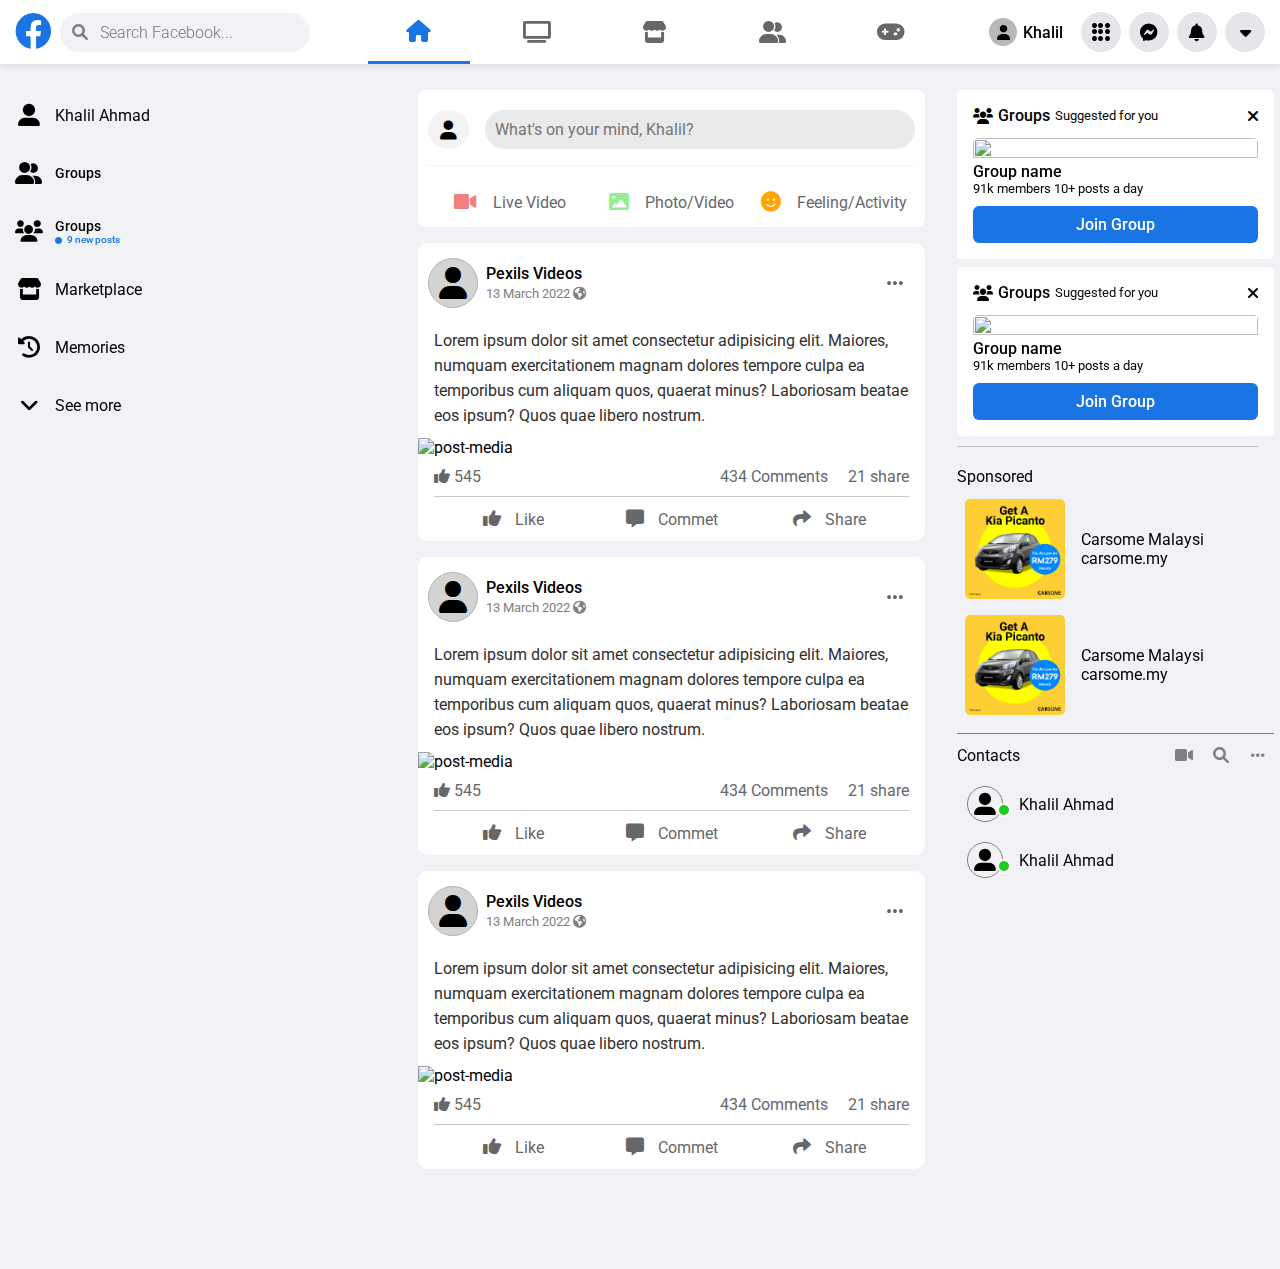
==== commit 867dc7e5: "removed bugs in header and home page" ====
--- a/index.html
+++ b/index.html
@@ -11,23 +11,73 @@
     <title>Home</title>
 </head>
 <body>
-
     <!-- header -->
     <header>
-        <div class="logo-icons">
-            <i class="logo fa-brands fa-facebook"></i>
-            <i id="logo-search-btn" class="fa-solid fa-magnifying-glass"></i>
-
-            <form action="" class="temp-form">
-                <i class="search fa-solid fa-magnifying-glass"></i>
-                <input type="text" id="temp-input" placeholder="Search Facebook...">
-            </form>
-
-
+        <!-- logo & serach -->
+        <div class="logo-wrapper">
+            <i class="logo-icon fa-brands fa-facebook"></i>
+            
+            <i class="fa-solid fa-arrow-left-long" id="search-close-btn"></i>
+            <i class="search-icon-2 fa-solid fa-magnifying-glass" id="logo-search-btn-1" ></i>
+
+            <div class="form-wrapper form-1">
+                <form action="" class="form">
+                    <i class="search-icon fa-solid fa-magnifying-glass" id="logo-search-btn" ></i>
+                    <input type="text" id="" class="search-input-feild" placeholder="Search Facebook...">
+                </form>
+            </div>
+            
+            <div class="recent-search">
+                <div class="form-wrapper-2">
+                    <i class="fa-solid fa-arrow-left-long" id="search-close-btn-2"></i>
+                    <form action="" class="form-2">
+                        <i class="search-icon fa-solid fa-magnifying-glass" id="logo-search-btn" ></i>
+                        <input type="text" id="" class="search-input-feild feild-2" placeholder="Search Facebook...">
+                    </form>
+                </div>
+
+                <div class="header">
+                    <h4 class="font_weight_500">Recent Searches</h4>
+                    <button class="search-history-edit-btn">Edit</button>
+                </div>
+
+                <div class="search-terms">
+                    <div class="term">
+                        <p class="term-text"><i class="fa-solid fa-circle-user"></i>Knowlege is power</p>
+                        <i class="remove-rs-term fa-solid fa-xmark"></i>
+                    </div>
+
+                    <div class="term">
+                        <p class="term-text"><i class="fa-solid fa-circle-user"></i>Books</p>
+                        <i class="remove-rs-term fa-solid fa-xmark"></i>
+                    </div>
+
+                    <div class="term">
+                        <p class="term-text"><i class="fa-solid fa-circle-user"></i>Books</p>
+                        <i class="remove-rs-term fa-solid fa-xmark"></i>
+                    </div>
+
+                    <div class="term">
+                        <p class="term-text"><i class="fa-solid fa-circle-user"></i>Books</p>
+                        <i class="remove-rs-term fa-solid fa-xmark"></i>
+                    </div>
+
+                    <div class="term">
+                        <p class="term-text"><i class="fa-solid fa-circle-user"></i>Coding</p>
+                        <i class="remove-rs-term fa-solid fa-xmark"></i>
+                    </div>
+
+                    <div class="term">
+                        <p class="term-text"><i class="fa-solid fa-circle-user"></i>Javascript groups</p>
+                        <i class="remove-rs-term fa-solid fa-xmark"></i>
+                    </div>
+                </div> 
+            </div>
+            
             <!-- recent search  -->
-            <div class="recent-search">
+            <!-- <div class="recent-search"> -->
                 <!-- <div class="form"> -->
-                    <form class="form">
+                    <!-- <form class="form">
                         <i class="fa-solid fa-arrow-left" id="rs-back-btn"></i>
                         <input type="text" placeholder="Search Facebook">
                     </form>
@@ -35,65 +85,37 @@
                     <div class="header">
                         <h4>Recent Searches</h4>
                         <button>Edit</button>
-                    </div>
-
-                    <div class="search-terms">
-                        <div class="term">
-                            <p><i class="fa-solid fa-circle-user"></i>Knowlege is power</p>
-                                  <i class="remove-rs-term fa-solid fa-xmark"></i>
-                        </div>
-
-                        <div class="term">
-                            <p><i class="fa-solid fa-circle-user"></i>Kam Air</p>
-                            <i class="remove-rs-term fa-solid fa-xmark"></i>
-                        </div>
-                        
-                        <div class="term">
-                                  <p><i class="fa-solid fa-circle-user"></i>Mark Z.</p>
-                            <i class="remove-rs-term fa-solid fa-xmark"></i>
-                        </div>
-
-                        <div class="term">
-                            <p><i class="fa-solid fa-circle-user"></i>Books</p>
-                            <i class="remove-rs-term fa-solid fa-xmark"></i>
-                        </div>
-
-                        <div class="term">
-                            <p><i class="fa-solid fa-circle-user"></i>Coding</p>
-                            <i class="remove-rs-term fa-solid fa-xmark"></i>
-                        </div>
-
-                        <div class="term">
-                            <p><i class="fa-solid fa-circle-user"></i>Javascript groups</p>
-                            <i class="remove-rs-term fa-solid fa-xmark"></i>
-                        </div>
-                    </div>
+                    </div> -->
+
                 <!-- </div> -->
-            </div>
+            <!-- </div> -->
         </div>
-
+        <!-- logo & serach end -->
+
+        <!-- page links -->
         <div class="page-icons">
             <a href="./index.html" class="page_link active">
-                <i class="fa-solid fa-house"></i>
+                <i class="page-icon fa-solid fa-house"></i>
             </a>
             <a href="./pages/watch.html" class="page_link">
-                <i class="fa-solid fa-tv"></i>
+                <i class="page-icon fa-solid fa-tv"></i>
             </a>
             <a href="./pages/marketplace.html" class="page_link">
-                <i class="fa-solid fa-store"></i>
+                <i class="page-icon fa-solid fa-store"></i>
             </a>
             <a href="./pages/groups.html" class="page_link">
-                <i class="fa-solid fa-user-group"></i>
+                <i class="page-icon fa-solid fa-user-group"></i>
             </a>
             <a href="./pages/games.html" class="page_link" id="game_btn">
-                <i class="fa-solid fa-gamepad"></i></i>
+                <i class="page-icon fa-solid fa-gamepad"></i></i>
             </a>
             <a href="./pages/notifications.html" id="bookmark_toggle_btn" class="bookmark_toggle_btn">
-                <i class="fa-solid fa-bars"></i>
+                <i class="page-icon fa-solid fa-bars"></i>
             </a>
         </div>
+        <!-- page links end -->
         
-
+        <!-- profile icons -->
         <div class="profile-icons">
             <a href="./pages/profile.html" class="user-profile-link">
                 <i class=" avatar_round_28 fa-solid fa-user"></i><span>Khalil</span>
@@ -117,11 +139,12 @@
             <i id="notification-menu-btn" class="avatar_round_40 fa-solid fa-bell"></i>
             <i id="user-menu-btn" class="avatar_round_40 fa-solid fa-caret-down"></i>
         </div>
+        <!-- profile icons end -->
 
         <!-- user-menu -->
         <div class="user-menu">
             <a href="./pages/profile.html" class="item profile-link">
-                <i class="avatar_user_65 fa fa-user"></i>
+                <i class="avatar_user_60 fa fa-user"></i>
                 <div>
                     <p class="text_primary text_l font_weight_500">Khalil Ahmad</p>
                     <span class="text_secondary text_s font_weight_300">See your profile</span>
@@ -188,6 +211,7 @@
                 <a class="text_secondary text_s font_weight_300" href="#">Meta &copf; 2022</a>
             </div>
         </div>
+        <!-- user-menu end -->
 
         <!-- Notifications Menu -->
         <div class="notification-menu thin-scrollbar">
@@ -198,7 +222,7 @@
 
             <!-- filter buttons -->
             <div class="filter-btns">
-                <button class="btn_auto text_m text_primary font_weight_500">All</button>
+                <button class="btn_auto text_m text_primary font_weight_500 active">All</button>
                 <button class="btn_auto text_m text_primary font_weight_500">Unread</button>
             </div>
 
@@ -323,337 +347,419 @@
 
         <!-- messenger-menu -->
         <div class="messenger-menu thin-scrollbar">
-            <div class="header">
-                <p class="text_xlg text_primary font_weight_600">Messenger</p>
-                <div class="header_icons">
-                    <i class="avatar_round_32 fa-solid fa-ellipsis"></i>
-                    <i class="avatar_round_32 fa-solid fa-maximize"></i>
-                    <i class="avatar_round_32 fa-solid fa-video"></i>
-                    <i class="avatar_round_32 fa-solid fa-square-pen"></i>
-                </div>
-            </div>
-
-            <form action="">
-                <input type="text" placeholder="Search Messenger">
-            </form>
-
-            <div class="friends-message">
-                <div class="message_box">
-                    <div class="user_avatar">
-                        <i class="avatar_round_56 fa-solid fa-user"></i>
-                        <i class="online fa-solid fa-circle"></i>
-                    </div>
-
-                    <div>
-                        <p class="text_primary text_m font_weight_400">Ahmad Ali</p>
-                        <p class="text_secondary text_s font_weight_300">messege sent<span>.</span> <span>5 d</span></p>
-                    </div>
-                    <i class="avatar_round_16 sent_msg fa-solid fa-check"></i>
-                </div>
-
-                <div class="message_box">
-                    <div class="user_avatar">
-                        <i class="avatar_round_56 fa-solid fa-user"></i>
-                        <i class="online fa-solid fa-circle"></i>
-                    </div>
-
-                    <div>
-                        <p class="text_primary text_m font_weight_400">Ahmad Ali</p>
-                        <p class="text_secondary text_s font_weight_300">message delivered<span>.</span> <span>3 m</span></p>
-                    </div>
-                    <i class="avatar_round_16 delivered_msg fa-solid fa-circle-check"></i>
-                </div>
-
-
-                <div class="message_box">
-                    <div class="user_avatar">
-                        <i class="avatar_round_56 fa-solid fa-user"></i>
-                        <i class="online fa-solid fa-circle"></i>
-                    </div>
-                    <div>
-                        <p class="name">Ahmad Ali</p>
-                        <p class="text_secondary text_s font_weight_300">Ahmad Called you <span>.</span> <span>5 d</span></p>
-                    </div>
-                    <i class="avatar_round_16 seen_msg fa-solid fa-user"></i>
-                </div>
-
-                <div class="message_box">
-                    <div class="user_avatar">
-                        <i class="avatar_round_56 fa-solid fa-user"></i>
-                        <i class="online fa-solid fa-circle"></i>
-                    </div>
-                    <div>
-                        <p class="name">Ahmad Ali</p>
-                        <p class="text_secondary text_s font_weight_300">Ahmad Called you <span>.</span> <span>5 d</span></p>
-                    </div>
-                    <i class="avatar_round_16 seen_msg fa-solid fa-user"></i>
-                </div>
-
-                <div class="message_box">
-                    <div class="user_avatar">
-                        <i class="avatar_round_56 fa-solid fa-user"></i>
-                        <i class="online fa-solid fa-circle"></i>
-                    </div>
-                    <div>
-                        <p class="name">Ahmad Ali</p>
-                        <p class="text_secondary text_s font_weight_300">Ahmad Called you <span>.</span> <span>5 d</span></p>
-                    </div>
-                </div>
-
-                <div class="message_box">
-                    <div class="user_avatar">
-                        <i class="avatar_round_56 fa-solid fa-user"></i>
-                        <i class="online fa-solid fa-circle"></i>
-                    </div>
-                    <div>
-                        <p class="name">Ahmad Ali</p>
-                        <p class="text_secondary text_s font_weight_300">Ahmad Called you <span>.</span> <span>5 d</span></p>
-                    </div>
-                    <i class="avatar_round_16 seen_msg fa-solid fa-user"></i>
-                </div>
-
-                <div class="message_box">
-                    <div class="user_avatar">
-                        <i class="avatar_round_56 fa-solid fa-user"></i>
-                        <i class="online fa-solid fa-circle"></i>
-                    </div>
-                    <div>
-                        <p class="name">Ahmad Ali</p>
-                        <p class="text_secondary text_s font_weight_300">Ahmad Called you <span>.</span> <span>5 d</span></p>
-                    </div>
-                </div>
-
-                <div class="message_box">
-                    <div class="user_avatar">
-                        <i class="avatar_round_56 fa-solid fa-user"></i>
-                        <i class="online fa-solid fa-circle"></i>
-                    </div>
-                    <div>
-                        <p class="name">Ahmad Ali</p>
-                        <p class="text_secondary text_s font_weight_300">Ahmad Called you <span>.</span> <span>5 d</span></p>
-                    </div>
-                    <i class="avatar_round_16 seen_msg fa-solid fa-user"></i>
-                </div>
-
-                <div class="message_box">
-                    <div class="user_avatar">
-                        <i class="avatar_round_56 fa-solid fa-user"></i>
-                        <i class="online fa-solid fa-circle"></i>
-                    </div>
-                    <div>
-                        <p class="name">Ahmad Ali</p>
-                        <p class="text_secondary text_s font_weight_300">Ahmad Called you <span>.</span> <span>5 d</span></p>
-                    </div>
-                    <i class="avatar_round_16 seen_msg fa-solid fa-user"></i>
-                </div>
-
-                <div class="message_box">
-                    <div class="user_avatar">
-                        <i class="avatar_round_56 fa-solid fa-user"></i>
-                        <i class="online fa-solid fa-circle"></i>
-                    </div>
-                    <div>
-                        <p class="name">Ahmad Ali</p>
-                        <p class="text_secondary text_s font_weight_300">Ahmad Called you <span>.</span> <span>5 d</span></p>
-                    </div>
-                    <i class="avatar_round_16 seen_msg fa-solid fa-user"></i>
-                </div>
-
-                <div class="message_box">
-                    <div class="user_avatar">
-                        <i class="avatar_round_56 fa-solid fa-user"></i>
-                        <i class="online fa-solid fa-circle"></i>
-                    </div>
-                    <div>
-                        <p class="name">Ahmad Ali</p>
-                        <p class="text_secondary text_s font_weight_300">Ahmad Called you <span>.</span> <span>5 d</span></p>
-                    </div>
-                </div>
-            </div>
+            <div class="messenger-menu__wrapper">
+                <!-- menu header  -->
+                <div class="messenger-menu__header">
+                    <p class="text_xlg text_primary font_weight_600 menu-title">Messenger</p>
+                    
+                    <div class="header_icons">
+                        <i class="avatar_round_32 fa-solid fa-ellipsis"></i>
+                        <i class="avatar_round_32 fa-solid fa-maximize"></i>
+                        <i class="avatar_round_32 fa-solid fa-video"></i>
+                        <i class="avatar_round_32 fa-solid fa-square-pen"></i>
+                    </div>
+                </div>
+                <!-- menu header end -->
+
+                <!-- form -->
+                <form action="">
+                    <input type="text" placeholder="Search Messenger">
+                </form>
+                <!-- form end -->
+
+                <!-- notifications item -->
+                <div class="messenger-menu__body">
+                    <div class="message_box">
+                        <div class="user_avatar">
+                            <i class="avatar_round_56 fa-solid fa-user"></i>
+                            <i class="online fa-solid fa-circle"></i>
+                        </div>
+    
+                        <div>
+                            <p class="text_primary text_m font_weight_400">Ahmad Ali</p>
+                            <p class="text_secondary text_s font_weight_300">messege sent<span>.</span> <span>5 d</span></p>
+                        </div>
+                        <i class="avatar_round_16 sent_msg fa-solid fa-check"></i>
+                    </div>
+    
+                    <div class="message_box">
+                        <div class="user_avatar">
+                            <i class="avatar_round_56 fa-solid fa-user"></i>
+                            <i class="online fa-solid fa-circle"></i>
+                        </div>
+    
+                        <div>
+                            <p class="text_primary text_m font_weight_400">Ahmad Ali</p>
+                            <p class="text_secondary text_s font_weight_300">message delivered<span>.</span> <span>3 m</span></p>
+                        </div>
+                        <i class="avatar_round_16 delivered_msg fa-solid fa-circle-check"></i>
+                    </div>
+
+                    <div class="message_box">
+                        <div class="user_avatar">
+                            <i class="avatar_round_56 fa-solid fa-user"></i>
+                            <i class="online fa-solid fa-circle"></i>
+                        </div>
+    
+                        <div>
+                            <p class="text_primary text_m font_weight_400">Ahmad Ali</p>
+                            <p class="text_secondary text_s font_weight_300">message delivered<span>.</span> <span>3 m</span></p>
+                        </div>
+                        <i class="avatar_round_16 delivered_msg fa-solid fa-circle-check"></i>
+                    </div>
+
+                    <div class="message_box">
+                        <div class="user_avatar">
+                            <i class="avatar_round_56 fa-solid fa-user"></i>
+                            <i class="online fa-solid fa-circle"></i>
+                        </div>
+    
+                        <div>
+                            <p class="text_primary text_m font_weight_400">Ahmad Ali</p>
+                            <p class="text_secondary text_s font_weight_300">message delivered<span>.</span> <span>3 m</span></p>
+                        </div>
+                        <i class="avatar_round_16 delivered_msg fa-solid fa-circle-check"></i>
+                    </div>
+
+                    <div class="message_box">
+                        <div class="user_avatar">
+                            <i class="avatar_round_56 fa-solid fa-user"></i>
+                            <i class="online fa-solid fa-circle"></i>
+                        </div>
+    
+                        <div>
+                            <p class="text_primary text_m font_weight_400">Ahmad Ali</p>
+                            <p class="text_secondary text_s font_weight_300">message delivered<span>.</span> <span>3 m</span></p>
+                        </div>
+                        <i class="avatar_round_16 delivered_msg fa-solid fa-circle-check"></i>
+                    </div>
+
+                    <div class="message_box">
+                        <div class="user_avatar">
+                            <i class="avatar_round_56 fa-solid fa-user"></i>
+                            <i class="online fa-solid fa-circle"></i>
+                        </div>
+    
+                        <div>
+                            <p class="text_primary text_m font_weight_400">Ahmad Ali</p>
+                            <p class="text_secondary text_s font_weight_300">message delivered<span>.</span> <span>3 m</span></p>
+                        </div>
+                        <i class="avatar_round_16 delivered_msg fa-solid fa-circle-check"></i>
+                    </div>
+
+                    <div class="message_box">
+                        <div class="user_avatar">
+                            <i class="avatar_round_56 fa-solid fa-user"></i>
+                            <i class="online fa-solid fa-circle"></i>
+                        </div>
+    
+                        <div>
+                            <p class="text_primary text_m font_weight_400">Ahmad Ali</p>
+                            <p class="text_secondary text_s font_weight_300">message delivered<span>.</span> <span>3 m</span></p>
+                        </div>
+                        <i class="avatar_round_16 delivered_msg fa-solid fa-circle-check"></i>
+                    </div>
+    
+    
+                    <div class="message_box">
+                        <div class="user_avatar">
+                            <i class="avatar_round_56 fa-solid fa-user"></i>
+                            <i class="online fa-solid fa-circle"></i>
+                        </div>
+                        <div>
+                            <p class="name">Ahmad Ali</p>
+                            <p class="text_secondary text_s font_weight_300">Ahmad Called you <span>.</span> <span>5 d</span></p>
+                        </div>
+                        <i class="avatar_round_16 seen_msg fa-solid fa-user"></i>
+                    </div>
+    
+                    <div class="message_box">
+                        <div class="user_avatar">
+                            <i class="avatar_round_56 fa-solid fa-user"></i>
+                            <i class="online fa-solid fa-circle"></i>
+                        </div>
+                        <div>
+                            <p class="name">Ahmad Ali</p>
+                            <p class="text_secondary text_s font_weight_300">Ahmad Called you <span>.</span> <span>5 d</span></p>
+                        </div>
+                        <i class="avatar_round_16 seen_msg fa-solid fa-user"></i>
+                    </div>
+    
+                    <div class="message_box">
+                        <div class="user_avatar">
+                            <i class="avatar_round_56 fa-solid fa-user"></i>
+                            <i class="online fa-solid fa-circle"></i>
+                        </div>
+                        <div>
+                            <p class="name">Ahmad Ali</p>
+                            <p class="text_secondary text_s font_weight_300">Ahmad Called you <span>.</span> <span>5 d</span></p>
+                        </div>
+                    </div>
+    
+                    <div class="message_box">
+                        <div class="user_avatar">
+                            <i class="avatar_round_56 fa-solid fa-user"></i>
+                            <i class="online fa-solid fa-circle"></i>
+                        </div>
+                        <div>
+                            <p class="name">Ahmad Ali</p>
+                            <p class="text_secondary text_s font_weight_300">Ahmad Called you <span>.</span> <span>5 d</span></p>
+                        </div>
+                        <i class="avatar_round_16 seen_msg fa-solid fa-user"></i>
+                    </div>
+    
+                    <div class="message_box">
+                        <div class="user_avatar">
+                            <i class="avatar_round_56 fa-solid fa-user"></i>
+                            <i class="online fa-solid fa-circle"></i>
+                        </div>
+                        <div>
+                            <p class="name">Ahmad Ali</p>
+                            <p class="text_secondary text_s font_weight_300">Ahmad Called you <span>.</span> <span>5 d</span></p>
+                        </div>
+                    </div>
+    
+                    <div class="message_box">
+                        <div class="user_avatar">
+                            <i class="avatar_round_56 fa-solid fa-user"></i>
+                            <i class="online fa-solid fa-circle"></i>
+                        </div>
+                        <div>
+                            <p class="name">Ahmad Ali</p>
+                            <p class="text_secondary text_s font_weight_300">Ahmad Called you <span>.</span> <span>5 d</span></p>
+                        </div>
+                        <i class="avatar_round_16 seen_msg fa-solid fa-user"></i>
+                    </div>
+    
+                    <div class="message_box">
+                        <div class="user_avatar">
+                            <i class="avatar_round_56 fa-solid fa-user"></i>
+                            <i class="online fa-solid fa-circle"></i>
+                        </div>
+                        <div>
+                            <p class="name">Ahmad Ali</p>
+                            <p class="text_secondary text_s font_weight_300">Ahmad Called you <span>.</span> <span>5 d</span></p>
+                        </div>
+                        <i class="avatar_round_16 seen_msg fa-solid fa-user"></i>
+                    </div>
+    
+                    <div class="message_box">
+                        <div class="user_avatar">
+                            <i class="avatar_round_56 fa-solid fa-user"></i>
+                            <i class="online fa-solid fa-circle"></i>
+                        </div>
+                        <div>
+                            <p class="name">Ahmad Ali</p>
+                            <p class="text_secondary text_s font_weight_300">Ahmad Called you <span>.</span> <span>5 d</span></p>
+                        </div>
+                        <i class="avatar_round_16 seen_msg fa-solid fa-user"></i>
+                    </div>
+    
+                    <div class="message_box">
+                        <div class="user_avatar">
+                            <i class="avatar_round_56 fa-solid fa-user"></i>
+                            <i class="online fa-solid fa-circle"></i>
+                        </div>
+                        <div>
+                            <p class="name">Ahmad Ali</p>
+                            <p class="text_secondary text_s font_weight_300">Ahmad Called you <span>.</span> <span>5 d</span></p>
+                        </div>
+                    </div>
+                </div>
+                <!-- notification item end -->
+            </div>
+
+            <!-- link to messenger -->
+            <a href="#" class="messenger-link">See all in Messenger</a>
         </div>
-
-        <!-- mega menu -->
+        <!-- messenger-menu end-->
+
+        <!-- mega-menu -->
         <div class="mega-menu">
-            <h3 class="text_primary text_xlg font_weight_700">Menu</h3>
-            <div class="content">
-                <div class="menu thin-scrollbar">
-                    <form action="" class="menu-form">
-                        <input type="text" placeholder="Search Menu">
-                    </form>
-
-                    <div class="social">
-                        <h3 class="text_primary font_weight_500 text_lg">Social</h3>
-
-                        <a href="#" class="social_item">
-                            <div>
-                                <i class="event avatar_round_36 fa-solid fa-calendar"></i>
-                            </div>
-                            <article>
-                                <p class="text_primary text_m font_weight_500">Event</p>
-                                <span class="text_s text_secondary font_weight_300">
-                                    Lorem ipsum dolor sit amet consectetur adipisicing elit.
-                                </span>
-                            </article>
-                        </a>
-
-                        <a href="#" class="social_item">
-                            <div>
-                                <i class="friends avatar_round_36 fa-solid fa-user-group"></i>
-                            </div>
-                            <article>
-                                <p class="text_primary text_m font_weight_500">Friends</p>
-                                <span class="text_s text_secondary font_weight_300">
-                                    Lorem ipsum dolor sit amet consectetur adipisicing elit.
-                                </span>
-                            </article>
-                        </a>
-
-                        <a href="#" class="social_item">
-                            <div>
-                                <i class="group avatar_round_36 fa-solid fa-users"></i>
-                            </div>
-                            <article>
-                                <p class="text_primary text_m font_weight_500">Groups</p>
-                                <span class="text_s text_secondary font_weight_300">
-                                    Lorem ipsum dolor sit amet consectetur adipisicing elit.
-                                </span>
-                            </article>
-                        </a>
-                    </div>
-
-                    <div class="divider"></div>
-
-                    <div class="entertainment social">
-                        <h5 class="text_primary text_m font_weight_500">Entertainment</h5>
-
-                        <a href="#" class="social_item">
-                            <div>
-                                <i class="avatar_round_36 event fa-solid fa-gamepad"></i>
-                            </div>
-                            <article>
-                                <p class="text_primary text_m font_weight_500">Game</p>
-                                <span class="text_s text_secondary font_weight_300">
-                                    Lorem ipsum dolor sit amet consectetur adipisicing elit.
-                                </span>
-                            </article>
-                        </a>
-
-                        <a href="#" class="social_item">
-                            <div>
-                                <i class="avatar_round_36 friends fa-solid fa-tv"></i>
-                            </div>
-                            <article>
-                                <p class="text_primary text_m font_weight_500">Watch</p>
-                                <span class="text_s text_secondary font_weight_300">
-                                    Lorem ipsum dolor sit amet consectetur adipisicing elit.
-                                </span>
-                            </article>
-                        </a>
-                    </div>
-
-                    <div class="divider"></div>
-
-                    <div class="entertainment social">
-                        <h5 class="text_primary text_m font_weight_500">Personal</h5>
-
-                        <a href="#" class="social_item">
-                            <div>
-                                <i class="avatar_round_36 event fa-solid fa-bookmark"></i>
-                            </div>
-                            <article>
-                                <p class="text_primary text_m font_weight_500">Saved</p>
-                                <span class="text_s text_secondary font_weight_300">
-                                    Lorem ipsum dolor sit amet consectetur adipisicing elit.
-                                </span>
-                            </article>
-                        </a>
-
-                        <a href="#" class="social_item">
-                            <div>
-                                <i class="avatar_round_36 friends fa-solid fa-cloud-sun-rain"></i>
-                            </div>
-                            <article>
-                                <p class="text_primary text_m font_weight_500">Weather</p>
-                                <span class="text_s text_secondary font_weight_300">
-                                    Lorem ipsum dolor sit amet consectetur adipisicing elit.
-                                </span>
-                            </article>
-                        </a>
-                    </div>
-
-                    <div class="divider"></div>
-
-                    <div class="entertainment social">
-                        <h5 class="text_primary text_m font_weight_500">More From Meta</h5>
-
-                        <a href="#" class="social_item">
-                            <div>
-                                <i class="avatar_round_36 group fa-brands fa-facebook-messenger"></i>
-                            </div>
-                            <article>
-                                <p class="text_primary text_m font_weight_500">Messenger</p>
-                                <span class="text_s text_secondary font_weight_300">
-                                    Lorem ipsum dolor sit amet consectetur adipisicing elit.
-                                </span>
-                            </article>
-                        </a>
-
-                        <a href="#" class="social_item">
-                            <div>
-                                <i class="avatar_round_36 friends fa-brands fa-facebook-messenger"></i>
-                            </div>
-                            <article>
-                                <p class="text_primary text_m font_weight_500">Messenger for kids</p>
-                                <span class="text_s text_secondary font_weight_300">
-                                    Lorem ipsum dolor sit amet consectetur adipisicing elit.
-                                </span>
-                            </article>
-                        </a>
-                    </div>
-                </div>
-
-                <div class="create">
-                    <h5 class="text_primary text_lg font_weight_600">Create</h5>
-
-                    <a href="#" class="create_item">
-                        <i class="avatar_round_36 fa-solid fa-square-pen"></i>
-                        <span class="text_s text_primary">Post</span>
-                    </a>
-
-                    <a href="#" class="create_item">
-                        <i class="avatar_round_36 fa-solid fa-book-open"></i>
-                        <span  class="text_s text_primary font_weight_500">Story</span>
-                    </a>
-                    
-                    <a href="#" class="create_item">
-                        <i class="avatar_round_36 fa-solid fa-video"></i>
-                        <span  class="text_s text_primary font_weight_500">Story</span>
-                    </a>
-
-                    <div class="divider"></div>
-
-                    <a href="#" class="create_item">
-                        <i class="avatar_round_36 fa-solid fa-flag"></i>
-                        <span  class="text_s text_primary font_weight_500">Page</span>
-                    </a>
-
-                    <a href="#" class="create_item">
-                        <i class="avatar_round_36 fa-solid fa-users"></i>
-                        <span  class="text_s text_primary font_weight_500">Group</span>
-                    </a>
-
-                    <a href="#" class="create_item">
-                        <i class="avatar_round_36 fa-solid fa-calendar-plus"></i>
-                        <span  class="text_s text_primary font_weight_500">Event</span>
-                    </a>
-                    
-                </div>
-            </div>
+            <h3 class="menu-title text_primary text_xlg font_weight_700">Menu</h3>
+            <!-- left column -->
+            <div class="menu thin-scrollbar">
+                <form action="" class="menu-form">
+                    <input type="text" placeholder="Search Menu">
+                </form>
+
+                <div class="social">
+                    <h3 class="text_primary font_weight_500 text_lg">Social</h3>
+
+                    <a href="#" class="social_item">
+                        <div>
+                            <i class="event avatar_round_36 fa-solid fa-calendar"></i>
+                        </div>
+                        <article>
+                            <p class="text_primary text_m font_weight_500">Event</p>
+                            <span class="text_s text_secondary font_weight_300">
+                                Lorem ipsum dolor sit amet consectetur adipisicing elit.
+                            </span>
+                        </article>
+                    </a>
+
+                    <a href="#" class="social_item">
+                        <div>
+                            <i class="friends avatar_round_36 fa-solid fa-user-group"></i>
+                        </div>
+                        <article>
+                            <p class="text_primary text_m font_weight_500">Friends</p>
+                            <span class="text_s text_secondary font_weight_300">
+                                Lorem ipsum dolor sit amet consectetur adipisicing elit.
+                            </span>
+                        </article>
+                    </a>
+
+                    <a href="#" class="social_item">
+                        <div>
+                            <i class="group avatar_round_36 fa-solid fa-users"></i>
+                        </div>
+                        <article>
+                            <p class="text_primary text_m font_weight_500">Groups</p>
+                            <span class="text_s text_secondary font_weight_300">
+                                Lorem ipsum dolor sit amet consectetur adipisicing elit.
+                            </span>
+                        </article>
+                    </a>
+                </div>
+
+                <div class="divider"></div>
+
+                <div class="entertainment social">
+                    <h5 class="text_primary text_m font_weight_500">Entertainment</h5>
+
+                    <a href="#" class="social_item">
+                        <div>
+                            <i class="avatar_round_36 event fa-solid fa-gamepad"></i>
+                        </div>
+                        <article>
+                            <p class="text_primary text_m font_weight_500">Game</p>
+                            <span class="text_s text_secondary font_weight_300">
+                                Lorem ipsum dolor sit amet consectetur adipisicing elit.
+                            </span>
+                        </article>
+                    </a>
+
+                    <a href="#" class="social_item">
+                        <div>
+                            <i class="avatar_round_36 friends fa-solid fa-tv"></i>
+                        </div>
+                        <article>
+                            <p class="text_primary text_m font_weight_500">Watch</p>
+                            <span class="text_s text_secondary font_weight_300">
+                                Lorem ipsum dolor sit amet consectetur adipisicing elit.
+                            </span>
+                        </article>
+                    </a>
+                </div>
+
+                <div class="divider"></div>
+
+                <div class="entertainment social">
+                    <h5 class="text_primary text_m font_weight_500">Personal</h5>
+
+                    <a href="#" class="social_item">
+                        <div>
+                            <i class="avatar_round_36 event fa-solid fa-bookmark"></i>
+                        </div>
+                        <article>
+                            <p class="text_primary text_m font_weight_500">Saved</p>
+                            <span class="text_s text_secondary font_weight_300">
+                                Lorem ipsum dolor sit amet consectetur adipisicing elit.
+                            </span>
+                        </article>
+                    </a>
+
+                    <a href="#" class="social_item">
+                        <div>
+                            <i class="avatar_round_36 friends fa-solid fa-cloud-sun-rain"></i>
+                        </div>
+                        <article>
+                            <p class="text_primary text_m font_weight_500">Weather</p>
+                            <span class="text_s text_secondary font_weight_300">
+                                Lorem ipsum dolor sit amet consectetur adipisicing elit.
+                            </span>
+                        </article>
+                    </a>
+                </div>
+
+                <div class="divider"></div>
+
+                <div class="entertainment social">
+                    <h5 class="text_primary text_m font_weight_500">More From Meta</h5>
+
+                    <a href="#" class="social_item">
+                        <div>
+                            <i class="avatar_round_36 group fa-brands fa-facebook-messenger"></i>
+                        </div>
+                        <article>
+                            <p class="text_primary text_m font_weight_500">Messenger</p>
+                            <span class="text_s text_secondary font_weight_300">
+                                Lorem ipsum dolor sit amet consectetur adipisicing elit.
+                            </span>
+                        </article>
+                    </a>
+
+                    <a href="#" class="social_item">
+                        <div>
+                            <i class="avatar_round_36 friends fa-brands fa-facebook-messenger"></i>
+                        </div>
+                        <article>
+                            <p class="text_primary text_m font_weight_500">Messenger for kids</p>
+                            <span class="text_s text_secondary font_weight_300">
+                                Lorem ipsum dolor sit amet consectetur adipisicing elit.
+                            </span>
+                        </article>
+                    </a>
+                </div>
+            </div>
+            <!-- left column end -->
+
+            <!-- right column -->
+            <div class="create">
+                <h5 class="text_primary text_lg font_weight_600">Create</h5>
+
+                <a href="#" class="create_item">
+                    <i class="avatar_round_36 fa-solid fa-square-pen"></i>
+                    <span class="text_s text_primary">Post</span>
+                </a>
+
+                <a href="#" class="create_item">
+                    <i class="avatar_round_36 fa-solid fa-book-open"></i>
+                    <span  class="text_s text_primary font_weight_500">Story</span>
+                </a>
+                
+                <a href="#" class="create_item">
+                    <i class="avatar_round_36 fa-solid fa-video"></i>
+                    <span  class="text_s text_primary font_weight_500">Story</span>
+                </a>
+
+                <div class="divider"></div>
+
+                <a href="#" class="create_item">
+                    <i class="avatar_round_36 fa-solid fa-flag"></i>
+                    <span  class="text_s text_primary font_weight_500">Page</span>
+                </a>
+
+                <a href="#" class="create_item">
+                    <i class="avatar_round_36 fa-solid fa-users"></i>
+                    <span  class="text_s text_primary font_weight_500">Group</span>
+                </a>
+
+                <a href="#" class="create_item">
+                    <i class="avatar_round_36 fa-solid fa-calendar-plus"></i>
+                    <span  class="text_s text_primary font_weight_500">Event</span>
+                </a>
+                
+            </div>
+            <!-- right column end-->
         </div>
-
+        <!-- mega-menu end -->
+ 
         <!-- create-menu -->
         <div class="create_menu">
-            <h3 class="text_lg font_weight_700 font_primary">Create</h3>
+            <!-- title -->
+            <h3 class="menu-title text_primary text_xlg font_weight_700">Create</h3>
             
             <a href="#" class="create-box">
                 <i class="avatar_round_36 fa-solid fa-square-pen"></i>
@@ -671,7 +777,6 @@
                 </article>
             </a>
 
-
             <a href="#" class="create-box">
                 <i class="avatar_round_36 fa-solid fa-video"></i>
                 <article>
@@ -716,157 +821,152 @@
                 </article>
             </a>
         </div>
+        <!-- create-menu end -->
     </header>
 
-
-    <!-- main content -->
-    <main class="main_content_home">
+    <section class="main-content">
         <!-- left-pannel -->
-        <section class="left-panel">
-            <!-- <div class="scrollable_wrapper_left"> -->
-                <div class="bookmarks_home">
-                    <a href="#" class="bookmarks_item">
-                        <i class="avatar_round_36 fa-solid fa-user-large"></i>
-                        <span>Khalil Ahmad</span>
-                    </a>
-    
-                    <a href="#" class="bookmarks_item">
-                        <i class="avatar_round_36 fa-solid fa-user-group"></i>
-                        <div class="text">
-                            <p>Groups</p>
-                        </div>
-                    </a>
-    
-                    <a href="#" class="bookmarks_item">
-                        <i class="avatar_round_36 fa-solid fa-users"></i>
-                        <div class="text">
-                           <p>Groups</p>
-                            <span><i class="dot fa-solid fa-circle"></i> 9 new posts</span>
-                        </div>
-                    </a>
-    
-                    <a href="#" class="bookmarks_item">
-                        <i class="avatar_round_36 fa-solid fa-store"></i>
-                        <span>Marketplace</span>
-                    </a>
-    
-                    <a href="#" class="bookmarks_item">
-                        <i class="avatar_round_36 fa-solid fa-clock-rotate-left"></i>
-                        <span>Memories</span>
-                    </a>
-    
-                    <div class="see_more_bm">
-                        <a href="#" class="bookmarks_item">
-                            <i class="avatar_round_36 fa-solid fa-bookmark"></i>
-                            <span>Saved</span>
-                        </a>
-        
-                        <a href="#" class="bookmarks_item">
-                            <i class="avatar_round_36 fa-solid fa-bullhorn"></i>
-                            <span>Ad Center</span>
-                        </a>
-        
-                        <a href="#" class="bookmarks_item">
-                            <i class="avatar_round_36 fa-solid fa-industry"></i>
-                            <span>Ads Manager</span>
-                        </a>
-        
-                        <a href="#" class="bookmarks_item">
-                            <i class="avatar_round_36 fa-solid fa-cloud-moon"></i>
-                            <span>Climate Science Center</span>
-                        </a>
-        
-                        <a href="#" class="bookmarks_item">
-                            <i class="avatar_round_36 fa-solid fa-hand-holding-heart"></i>
-                            <span>Community Help</span>
-                        </a>
-        
-                        <a href="#" class="bookmarks_item">
-                            <i class="avatar_round_36 fa-solid fa-virus-covid"></i>
-                            <span>Covid-19 information Center</span>
-                        </a>
-        
-                        <a href="#" class="bookmarks_item">
-                            <i class="avatar_round_36 fa-solid fa-face-grin-hearts"></i>
-                            <span>Emotional Health</span>
-                        </a>
-        
-                        <a href="#" class="bookmarks_item">
-                            <i class="avatar_round_36 fa-solid fa-calendar-check"></i>
-                            <span>Events</span>
-                        </a>
-        
-                        <a href="#" class="bookmarks_item">
-                            <i class="avatar_round_36 fa-solid fa-money-bill-wave"></i>
-                            <span>Facebook Pay</span>
-                        </a>
-        
-                        <a href="#" class="bookmarks_item">
-                            <i class="avatar_round_36 fa-solid fa-star"></i>
-                            <span>Favouties</span>
-                        </a>
-        
-                        <a href="#" class="bookmarks_item">
-                            <i class="avatar_round_36 fa-brands fa-gratipay"></i>
-                            <span>Fundraisers</span>
-                        </a>
-        
-                        <a href="#" class="bookmarks_item">
-                            <i class="avatar_round_36 fa-solid fa-gamepad"></i>
-                            <span>Gaming Video</span>
-                        </a>
-        
-                        <a href="#" class="bookmarks_item">
-                            <i class="avatar_round_36 fa-solid fa-video"></i>
-                            <span>Live video</span>
-                        </a>
-        
-                        <a href="#" class="bookmarks_item">
-                            <i class="avatar_round_36 fa-brands fa-facebook-messenger"></i>
-                            <span>Messenger</span>
-                        </a>
-        
-                        <a href="#" class="bookmarks_item">
-                            <i class="avatar_round_36 fa-brands fa-facebook-messenger"></i>
-                            <span>Messenger Kids</span>
-                        </a>
-        
-                        <a href="#" class="bookmarks_item">
-                            <i class="avatar_round_36 fa-solid fa-clock"></i>
-                            <span>Most recent</span>
-                        </a>
-        
-                        <a href="#" class="bookmarks_item">
-                            <i class="avatar_round_36 fa-solid fa-clock"></i>
-                            <span>Pages</span>
-                        </a>
-        
-                        <a href="#" class="bookmarks_item">
-                            <i class="avatar_round_36 fa-brands fa-xbox"></i>
-                            <span>Play games</span>
-                        </a>
-        
-                        <a href="#" class="bookmarks_item">
-                            <i class="avatar_round_36 fa-solid fa-map"></i>
-                            <span>Recent ad activity</span>
-                        </a>
-        
-                        <a href="#" class="bookmarks_item">
-                            <i class="avatar_round_36 fa-solid fa-cloud-sun"></i>
-                            <span>Weather</span>
-                        </a>
-                    </div>
-
-                    <a class="see_more_bm_btn bookmarks_item">
-                        <i class="avatar_round_36 fa-solid fa-angle-down"></i>
-                        <span>See more</span>
-                    </a>
-                </div>
-            <!-- </div> -->
+        <section class="left-col">
+            <a href="#" class="bookmarks_item">
+                <i class="avatar_round_36 fa-solid fa-user-large"></i>
+                <span>Khalil Ahmad</span>
+            </a>
+
+            <a href="#" class="bookmarks_item">
+                <i class="avatar_round_36 fa-solid fa-user-group"></i>
+                <div class="text">
+                    <p>Groups</p>
+                </div>
+            </a>
+
+            <a href="#" class="bookmarks_item">
+                <i class="avatar_round_36 fa-solid fa-users"></i>
+                <div class="text">
+                    <p>Groups</p>
+                    <span><i class="dot fa-solid fa-circle"></i> 9 new posts</span>
+                </div>
+            </a>
+
+            <a href="#" class="bookmarks_item">
+                <i class="avatar_round_36 fa-solid fa-store"></i>
+                <span>Marketplace</span>
+            </a>
+
+            <a href="#" class="bookmarks_item">
+                <i class="avatar_round_36 fa-solid fa-clock-rotate-left"></i>
+                <span>Memories</span>
+            </a>
+
+                <div class="see_more_bm">
+                    <a href="#" class="bookmarks_item">
+                        <i class="avatar_round_36 fa-solid fa-bookmark"></i>
+                        <span>Saved</span>
+                    </a>
+    
+                    <a href="#" class="bookmarks_item">
+                        <i class="avatar_round_36 fa-solid fa-bullhorn"></i>
+                        <span>Ad Center</span>
+                    </a>
+    
+                    <a href="#" class="bookmarks_item">
+                        <i class="avatar_round_36 fa-solid fa-industry"></i>
+                        <span>Ads Manager</span>
+                    </a>
+    
+                    <a href="#" class="bookmarks_item">
+                        <i class="avatar_round_36 fa-solid fa-cloud-moon"></i>
+                        <span>Climate Science Center</span>
+                    </a>
+    
+                    <a href="#" class="bookmarks_item">
+                        <i class="avatar_round_36 fa-solid fa-hand-holding-heart"></i>
+                        <span>Community Help</span>
+                    </a>
+    
+                    <a href="#" class="bookmarks_item">
+                        <i class="avatar_round_36 fa-solid fa-virus-covid"></i>
+                        <span>Covid-19 information Center</span>
+                    </a>
+    
+                    <a href="#" class="bookmarks_item">
+                        <i class="avatar_round_36 fa-solid fa-face-grin-hearts"></i>
+                        <span>Emotional Health</span>
+                    </a>
+    
+                    <a href="#" class="bookmarks_item">
+                        <i class="avatar_round_36 fa-solid fa-calendar-check"></i>
+                        <span>Events</span>
+                    </a>
+    
+                    <a href="#" class="bookmarks_item">
+                        <i class="avatar_round_36 fa-solid fa-money-bill-wave"></i>
+                        <span>Facebook Pay</span>
+                    </a>
+    
+                    <a href="#" class="bookmarks_item">
+                        <i class="avatar_round_36 fa-solid fa-star"></i>
+                        <span>Favouties</span>
+                    </a>
+    
+                    <a href="#" class="bookmarks_item">
+                        <i class="avatar_round_36 fa-brands fa-gratipay"></i>
+                        <span>Fundraisers</span>
+                    </a>
+    
+                    <a href="#" class="bookmarks_item">
+                        <i class="avatar_round_36 fa-solid fa-gamepad"></i>
+                        <span>Gaming Video</span>
+                    </a>
+    
+                    <a href="#" class="bookmarks_item">
+                        <i class="avatar_round_36 fa-solid fa-video"></i>
+                        <span>Live video</span>
+                    </a>
+    
+                    <a href="#" class="bookmarks_item">
+                        <i class="avatar_round_36 fa-brands fa-facebook-messenger"></i>
+                        <span>Messenger</span>
+                    </a>
+    
+                    <a href="#" class="bookmarks_item">
+                        <i class="avatar_round_36 fa-brands fa-facebook-messenger"></i>
+                        <span>Messenger Kids</span>
+                    </a>
+    
+                    <a href="#" class="bookmarks_item">
+                        <i class="avatar_round_36 fa-solid fa-clock"></i>
+                        <span>Most recent</span>
+                    </a>
+    
+                    <a href="#" class="bookmarks_item">
+                        <i class="avatar_round_36 fa-solid fa-clock"></i>
+                        <span>Pages</span>
+                    </a>
+    
+                    <a href="#" class="bookmarks_item">
+                        <i class="avatar_round_36 fa-brands fa-xbox"></i>
+                        <span>Play games</span>
+                    </a>
+    
+                    <a href="#" class="bookmarks_item">
+                        <i class="avatar_round_36 fa-solid fa-map"></i>
+                        <span>Recent ad activity</span>
+                    </a>
+    
+                    <a href="#" class="bookmarks_item">
+                        <i class="avatar_round_36 fa-solid fa-cloud-sun"></i>
+                        <span>Weather</span>
+                    </a>
+                </div>
+
+                <a class="see_more_bm_btn bookmarks_item">
+                    <i class="avatar_round_36 fa-solid fa-angle-down"></i>
+                    <span>See more</span>
+                </a>
+            
         </section>
 
-        <!-- main -->
-        <section class="post_content">
+        <div class="main-col">
             <div class="create_post">
                 <div class="input">
                     <i class="fa-solid fa-user"></i>
@@ -1226,134 +1326,131 @@
                     </div>
                 </div>
             </div>
-        </section>
-        
-        <!-- right-pannel -->
-        <section class="right-panel">
-            <!-- <div class="scrollable_wrapper_right"> -->
-                <div class="group_suggestion_wrapper">
-                    <div class="gs_card">
-                        <div class="gs_header">
-                            <div class="header_text">
-                                <i class="fa-solid fa-users"></i>
-                                
-                            </div>
-                            <i class="fa-solid fa-xmark"></i>
-                        </div>
-        
-                        <img src="https://images.pexels.com/photos/1767434/pexels-photo-1767434.jpeg?auto=compress&cs=tinysrgb&dpr=1&w=500" alt="">
-                        <p class="group-name">Group name</p>
-                        <p class="group-detail"><span>91k members</span> <span>10+ posts a day</span></p>
-                        <a href="#" class="full_width_btn">Join Group</a>
-                    </div>
-
-                    <div class="gs_card">
-                        <div class="gs_header">
-                            <div class="header_text">
-                                <i class="fa-solid fa-users"></i>
-                                <span class="name">Groups</span>
-                                <span class="text">Suggested for you</span>
-                            </div>
-                            <i class="fa-solid fa-xmark"></i>
-                        </div>
-        
-                        <img src="https://images.pexels.com/photos/1767434/pexels-photo-1767434.jpeg?auto=compress&cs=tinysrgb&dpr=1&w=500" alt="">
-                        
-                        <p class="group-name">Group name</p>
-                        <p class="group-detail"><span>91k members</span> <span>10+ posts a day</span></p>
-                        <a href="#" class="full_width_btn">Join Group</a>
-                    </div>
-                </div>
-
-                <div class="divider"></div> 
-
-                <!-- sponsered box -->
-                <div class="sponsered-content">
-                    <p class="sponser__title">Sponsored</p>
-                    <div class="sponser_cart">
-                        <img src="./images/carsome.jpg" alt="sponser image">
-                        <div class="text">
-                            <p>Carsome Malaysi</p>
-                            <a href="#">carsome.my</a>
-                        </div>
-
+        </div>
+
+        <div class="right-col">
+            <div class="group_suggestion_wrapper">
+                <div class="gs_card">
+                    <div class="gs_header">
+                        <div class="header_text">
+                            <i class="fa-solid fa-users"></i>
+                            <span class="font_weight_500">Groups</span>
+                            <span class="text_primary text_s"> Suggested for you</span>
+                        </div>
+                        <i class="fa-solid fa-xmark"></i>
+                    </div>
+    
+                    <img src="https://images.pexels.com/photos/1767434/pexels-photo-1767434.jpeg?auto=compress&cs=tinysrgb&dpr=1&w=500" alt="">
+                    <p class="font_weight_500">Group name</p>
+                    <p class="text_s text_secondary"><span>91k members</span> <span>10+ posts a day</span></p>
+                    <a href="#" class="full_width_btn">Join Group</a>
+                </div>
+
+                <div class="gs_card">
+                    <div class="gs_header">
+                        <div class="header_text">
+                            <i class="fa-solid fa-users"></i>
+                            <span class="font_weight_500">Groups</span>
+                            <span class="text_primary text_s"> Suggested for you</span>
+                        </div>
+                        <i class="fa-solid fa-xmark"></i>
+                    </div>
+    
+                    <img src="https://images.pexels.com/photos/1767434/pexels-photo-1767434.jpeg?auto=compress&cs=tinysrgb&dpr=1&w=500" alt="">
+                    
+                    <p class="font_weight_500">Group name</p>
+                    <p class="text_s text_secondary"><span>91k members</span> <span>10+ posts a day</span></p>
+                    <a href="#" class="full_width_btn">Join Group</a>
+                </div>
+            </div>
+
+            <div class="divider"></div> 
+
+            <!-- sponsered box -->
+            <div class="sponsered-content">
+                <p class="sponser__title">Sponsored</p>
+                <div class="sponser_cart">
+                    <img src="./images/carsome.jpg" alt="sponser image">
+                    <div class="text">
+                        <p>Carsome Malaysi</p>
+                        <a href="#">carsome.my</a>
+                    </div>
+
+                    <i class="avatar_round_32 fa-solid fa-ellipsis"></i>
+                </div> 
+
+                <div class="sponser_cart">
+                    <img src="./images/carsome.jpg" alt="sponser image">
+                    <div class="text">
+                        <p>Carsome Malaysi</p>
+                        <a href="#">carsome.my</a>
+                    </div>
+
+                    <i class="avatar_round_32 fa-solid fa-ellipsis"></i>
+                </div>
+            </div>
+            <!-- contacts -->
+            <div class="bookmarks_home contacts">
+                <div class="header">
+                    <p>Contacts</p>
+                    <div class="icons">
+                        <i class="avatar_round_32 fa-solid fa-video"></i>
+                        <i class="avatar_round_32 fa-solid fa-magnifying-glass"></i>
                         <i class="avatar_round_32 fa-solid fa-ellipsis"></i>
-                    </div> 
-
-                    <div class="sponser_cart">
-                        <img src="./images/carsome.jpg" alt="sponser image">
-                        <div class="text">
-                            <p>Carsome Malaysi</p>
-                            <a href="#">carsome.my</a>
-                        </div>
-
-                        <i class="avatar_round_32 fa-solid fa-ellipsis"></i>
-                    </div>
-                </div>
-                <!-- contacts -->
-                <div class="bookmarks_home contacts">
-                    <div class="header">
-                        <p>Contacts</p>
-                        <div class="icons">
-                            <i class="avatar_round_32 fa-solid fa-video"></i>
-                            <i class="avatar_round_32 fa-solid fa-magnifying-glass"></i>
-                            <i class="avatar_round_32 fa-solid fa-ellipsis"></i>
-                        </div>
-                    </div>
-
-                    <a href="#" class="contact_item">
-                        <i class="avatar_round_36 fa-solid fa-user-large"></i>
-                        <span>Khalil Ahmad</span>
-                        <i class="online fa-solid fa-circle"></i>
-                    </a>
-
-                    <a href="#" class="contact_item">
-                        <i class="avatar_round_36 fa-solid fa-user-large"></i>
-                        <span>Khalil Ahmad</span>
-                        <i class="online fa-solid fa-circle"></i>
-                    </a>
-
-                    <a href="#" class="contact_item">
-                        <i class="avatar_round_36 fa-solid fa-user-large"></i>
-                        <span>Khalil Ahmad</span>
-                        <i class="online fa-solid fa-circle"></i>
-                    </a>
-
-                    <a href="#" class="contact_item">
-                        <i class="avatar_round_36 fa-solid fa-user-large"></i>
-                        <span>Khalil Ahmad</span>
-                        <i class="online fa-solid fa-circle"></i>
-                    </a>
-                    <a href="#" class="contact_item">
-                        <i class="avatar_round_36 fa-solid fa-user-large"></i>
-                        <span>Khalil Ahmad</span>
-                        <i class="offline fa-solid fa-circle"></i>
-                    </a>
-                    <a href="#" class="contact_item">
-                        <i class="avatar_round_36 fa-solid fa-user-large"></i>
-                        <span>Khalil Ahmad</span>
-                        <i class="online fa-solid fa-circle"></i>
-                    </a> 
-                    <a href="#" class="contact_item">
-                        <i class="avatar_round_36 fa-solid fa-user-large"></i>
-                        <span>Khalil Ahmad</span>
-                        <i class="offline fa-solid fa-circle"></i>
-                    </a> 
-                    <a href="#" class="contact_item">
-                        <i class="avatar_round_36 fa-solid fa-user-large"></i>
-                        <span>Khalil Ahmad</span>
-                        <i class="online fa-solid fa-circle"></i>
-                    </a> 
-                    <a href="#" class="contact_item">
-                        <i class="avatar_round_36 fa-solid fa-user-large"></i>
-                        <span>Khalil Ahmad</span>
-                        <i class="online fa-solid fa-circle"></i>
-                    </a>
-                </div>
-            <!-- </div> -->
-        </section>
-    </main>
-
+                    </div>
+                </div>
+
+                <a href="#" class="contact_item">
+                    <i class="avatar_round_36 fa-solid fa-user-large"></i>
+                    <span>Khalil Ahmad</span>
+                    <i class="online fa-solid fa-circle"></i>
+                </a>
+
+                <a href="#" class="contact_item">
+                    <i class="avatar_round_36 fa-solid fa-user-large"></i>
+                    <span>Khalil Ahmad</span>
+                    <i class="online fa-solid fa-circle"></i>
+                </a>
+
+                <a href="#" class="contact_item">
+                    <i class="avatar_round_36 fa-solid fa-user-large"></i>
+                    <span>Khalil Ahmad</span>
+                    <i class="online fa-solid fa-circle"></i>
+                </a>
+
+                <a href="#" class="contact_item">
+                    <i class="avatar_round_36 fa-solid fa-user-large"></i>
+                    <span>Khalil Ahmad</span>
+                    <i class="online fa-solid fa-circle"></i>
+                </a>
+                <a href="#" class="contact_item">
+                    <i class="avatar_round_36 fa-solid fa-user-large"></i>
+                    <span>Khalil Ahmad</span>
+                    <i class="offline fa-solid fa-circle"></i>
+                </a>
+                <a href="#" class="contact_item">
+                    <i class="avatar_round_36 fa-solid fa-user-large"></i>
+                    <span>Khalil Ahmad</span>
+                    <i class="online fa-solid fa-circle"></i>
+                </a> 
+                <a href="#" class="contact_item">
+                    <i class="avatar_round_36 fa-solid fa-user-large"></i>
+                    <span>Khalil Ahmad</span>
+                    <i class="offline fa-solid fa-circle"></i>
+                </a> 
+                <a href="#" class="contact_item">
+                    <i class="avatar_round_36 fa-solid fa-user-large"></i>
+                    <span>Khalil Ahmad</span>
+                    <i class="online fa-solid fa-circle"></i>
+                </a> 
+                <a href="#" class="contact_item">
+                    <i class="avatar_round_36 fa-solid fa-user-large"></i>
+                    <span>Khalil Ahmad</span>
+                    <i class="online fa-solid fa-circle"></i>
+                </a>
+            </div>
+        </div>
+    </section>
     <!-- javascript -->
     <script src="./js/mains.js"></script>
 </body>
--- a/css/style.css
+++ b/css/style.css
@@ -203,13 +203,13 @@
 }
 
 /************* Avataras **************/
-.avatar_user_65 {
+.avatar_user_60 {
   display: grid;
   place-content: center;
   border-radius: 50%;
   background-color: #e0e0e0;
-  width: 65px;
-  height: 65px;
+  width: 60px;
+  height: 60px;
   font-size: 40px;
 }
 
@@ -347,6 +347,7 @@
   display: block;
   font-size: 16px;
   font-weight: 500;
+  margin-top: 10px;
 }
 
 .btn_link {
@@ -657,6 +658,7 @@
   padding: 0;
   height: 0;
   visibility: hidden;
+  overflow: hidden;
 }
 
 .post_display .post__comments.show_video_coment_detail {
@@ -860,118 +862,214 @@
 
 /************* Header **************/
 header {
+  display: flex;
+  justify-content: space-between;
+  align-items: stretch;
   position: fixed;
   top: 0;
   left: 0;
   width: 100%;
   height: 4rem;
-  z-index: 1111;
-  display: flex;
-  justify-content: space-between;
-  align-items: stretch;
+  z-index: 1;
   background: #fff;
   box-shadow: 0px 3px 5px #dfdfdf;
-  padding: 0 15px;
-  margin-bottom: .5rem;
-}
-
-header #create_menu_btn {
+  padding-right: 15px;
+}
+
+header i {
+  cursor: pointer;
+}
+
+.profile-icons {
+  display: flex;
+  gap: .5rem;
+  align-items: center;
+}
+
+.profile-icons .avatar_round_28 {
+  background-color: #b8b8b8;
+}
+
+.profile-icons .avatar_round_40 {
+  background-color: #e4e6eb;
+}
+
+.profile-icons .avatar_round_40.active {
+  color: #1b74e4;
+  background-color: #afd3ff;
+}
+
+#create_menu_btn {
   display: none;
 }
 
-header .logo-icons {
-  display: flex;
-  align-items: center;
-}
-
-header .logo-icons .logo {
-  margin-right: -10px;
+.create_menu {
+  position: absolute;
+  top: 60px;
+  right: 10px;
+  background-color: #fff;
+  height: 0;
+  width: 360px;
+  border-radius: 10px;
+  visibility: hidden;
+  user-select: none;
+  box-shadow: 0 4px 10px #0000003b;
+  padding: 10px;
+}
+
+.create_menu .create-box {
+  display: flex;
+  gap: .6rem;
+  padding: 10px 5px;
+  border-radius: 8px;
+  cursor: pointer;
+}
+
+.create_menu .create-box:hover {
+  background: #f0f2f5;
+}
+
+.create_menu.show-cm {
+  height: auto;
+  visibility: visible;
+}
+
+.create_menu .avatar_round_36 {
+  background-color: #e4e6eb;
+}
+
+.create_menu .menu-title {
+  font-size: 22px;
+  font-weight: 600;
+  color: #090909;
+  margin: 10px;
+}
+
+.user-profile-link {
+  display: flex;
+  gap: 0.35rem;
+  justify-content: center;
+  align-items: center;
+  font-weight: 500;
+  padding: 2px 10px 2px 0;
+  cursor: pointer;
+  border-radius: 15px;
+}
+
+.user-profile-link:hover {
+  background-color: #eaeaea;
+}
+
+.user-profile-link.active {
+  background-color: #b0d3ff;
+  border-radius: 35px;
+}
+
+.logo-wrapper {
+  position: relative;
+  width: 320px;
+  display: flex;
+  align-items: center;
+  gap: 8px;
+  padding: 0 10px 0 15px;
+}
+
+.logo-wrapper.visible_lw {
+  box-shadow: 3px 3px 10px rgba(0, 0, 0, 0.173);
+}
+
+.logo-wrapper .logo-icon {
   color: #1b74e4;
   font-size: 2.3rem;
-}
-
-header .logo-icons i#logo-search-btn {
+  display: inline;
+}
+
+.logo-wrapper .logo-icon.hide_li {
   display: none;
 }
 
-header .logo-icons input {
-  padding: 8px 5px 8px 37px;
-  border: 1px solid #dfdfdf;
+.logo-wrapper .form-wrapper {
+  position: relative;
+  flex-grow: 1;
+}
+
+.logo-wrapper .search-input-feild {
+  background-color: #f0f2f5;
+  border: none;
+  outline: none;
+  padding: 10px 5px 10px 40px;
   border-radius: 20px;
-  outline: none;
-  font-size: 16px;
-  width: 208px;
+  font-size: 1rem;
   font-weight: 300;
-}
-
-header .logo-icons form.temp-form {
-  display: flex;
-  align-items: center;
-}
-
-header .logo-icons form.temp-form i.search {
-  transform: translate(30px, 1px);
-  font-size: 19px;
-  color: #888888;
-}
-
-header .logo-icons .recent-search {
+  width: 100%;
+}
+
+.logo-wrapper .search-icon {
   position: absolute;
-  top: 0;
+  top: 50%;
+  transform: translateY(-50%);
+  left: 12px;
+  color: gray;
+  font-size: 1rem;
+}
+
+.logo-wrapper #search-close-btn {
+  color: gray;
+  font-size: 1.2rem;
+  margin-right: .5rem;
+  display: none;
+}
+
+.logo-wrapper #search-close-btn.show_scb {
+  display: inline;
+}
+
+.logo-wrapper .recent-search {
+  position: fixed;
+  top: 60px;
   left: 0;
-  background-color: white;
   width: 320px;
   height: 0;
+  overflow-x: hidden;
+  overflow-y: scroll;
+  /* Track */
+  /* Handle */
+  /* Handle on hover */
+  box-shadow: 5px 5px 5px rgba(0, 0, 0, 0.066);
+  background-color: white;
   visibility: hidden;
   max-height: 500px;
-  padding: 10px 20px 10px 10px;
-}
-
-header .logo-icons .recent-search.show-rs {
-  height: auto;
+  padding: 0px 10px 0px 10px;
+}
+
+.logo-wrapper .recent-search::-webkit-scrollbar {
+  width: 5px;
+}
+
+.logo-wrapper .recent-search::-webkit-scrollbar-track {
+  background: transparent;
+}
+
+.logo-wrapper .recent-search::-webkit-scrollbar-thumb {
+  background: transparent;
+  border-radius: 5px;
+}
+
+.logo-wrapper .recent-search:hover::-webkit-scrollbar-thumb {
+  background: #b8b8b8;
+}
+
+.logo-wrapper .recent-search::-webkit-scrollbar-thumb:hover {
+  background: #8a8a8a;
+}
+
+.logo-wrapper .recent-search.show-rs {
   visibility: visible;
-}
-
-header .logo-icons .recent-search form.form {
-  display: flex;
-  justify-content: space-between;
-  align-items: center;
-  margin-bottom: 2rem;
-  padding: 0 5px;
-}
-
-header .logo-icons .recent-search form.form input {
-  width: 90%;
-  font-size: 15px;
-  padding: 10px 18px;
-}
-
-header .logo-icons .recent-search .header {
-  display: flex;
-  justify-content: space-between;
-  align-items: center;
-  margin-bottom: 1rem;
-  padding: 0 5px;
-}
-
-header .logo-icons .recent-search .header h4 {
-  font-weight: 500;
-}
-
-header .logo-icons .recent-search .header button {
-  border: none;
-  background: transparent;
-  padding: 8px 11px;
-  border-radius: 4px;
-  cursor: pointer;
-  color: #1b74e4;
-}
-
-header .logo-icons .recent-search .header button:hover {
-  background-color: #dfdfdf;
-}
-
-header .logo-icons .recent-search .search-terms .term {
+  height: 70vh;
+  padding-top: 10px;
+}
+
+.logo-wrapper .term {
   display: flex;
   justify-content: space-between;
   align-items: center;
@@ -981,21 +1079,21 @@
   cursor: pointer;
 }
 
-header .logo-icons .recent-search .search-terms .term:hover {
+.logo-wrapper .term:hover {
   background: #dfdfdf;
 }
 
-header .logo-icons .recent-search .search-terms .term p {
-  display: flex;
-  align-items: center;
-}
-
-header .logo-icons .recent-search .search-terms .term p i {
+.logo-wrapper .term-text {
+  display: flex;
+  align-items: center;
+}
+
+.logo-wrapper .term-text i {
   margin-right: 12px;
   font-size: 30px;
 }
 
-header .logo-icons .recent-search .search-terms .term > i {
+.logo-wrapper .remove-rs-term {
   width: 25px;
   height: 25px;
   display: grid;
@@ -1003,18 +1101,58 @@
   border-radius: 50%;
 }
 
-header .logo-icons .recent-search .search-terms .term > i:hover {
+.logo-wrapper .remove-rs-term:hover {
   background: #bfbcbc;
 }
 
-header .page-icons {
+.logo-wrapper .header {
+  display: flex;
+  justify-content: space-between;
+  align-items: center;
+  margin-bottom: 1rem;
+  padding: 0 5px;
+}
+
+.logo-wrapper .search-history-edit-btn {
+  border: none;
+  background: transparent;
+  padding: 8px 11px;
+  border-radius: 4px;
+  cursor: pointer;
+  color: #1b74e4;
+}
+
+.logo-wrapper .search-history-edit-btn:hover {
+  background-color: #dfdfdf;
+}
+
+.logo-wrapper .form-2 {
+  position: relative;
+  flex-grow: 1;
+}
+
+.logo-wrapper .form-wrapper-2 {
+  display: none;
+}
+
+.logo-wrapper .search-icon-2 {
+  display: none;
+  place-content: center;
+  height: 38px;
+  width: 38px;
+  background: #f0f2f5;
+  border-radius: 50%;
+  font-size: 1rem;
+}
+
+.page-icons {
   display: flex;
   align-items: center;
   justify-content: space-between;
   height: 100%;
 }
 
-header .page-icons a {
+.page-icons .page_link {
   margin-right: .5rem;
   margin-left: .5rem;
   margin-bottom: 0;
@@ -1024,7 +1162,15 @@
   place-content: center;
 }
 
-header .page-icons a i {
+.page-icons .page_link.active {
+  border-bottom: 3px solid #1b74e4;
+}
+
+.page-icons .page_link.active .page-icon {
+  color: #1b74e4;
+}
+
+.page-icons .page-icon {
   font-size: 22px;
   color: #65676b;
   height: 56px;
@@ -1033,200 +1179,110 @@
   place-content: center;
 }
 
-header .page-icons a i:hover {
+.page-icons .page-icon:hover {
   background-color: #f0f2f5;
   border-radius: 5px;
 }
 
-header .page-icons a.active {
-  border-bottom: 3px solid #1b74e4;
-}
-
-header .page-icons a.active i {
-  color: #1b74e4;
-}
-
-header .profile-icons {
-  display: flex;
-  gap: .5rem;
-  align-items: center;
-}
-
-header .profile-icons .avatar_round_28 {
-  background-color: #b8b8b8;
-}
-
-header .profile-icons .avatar_round_40 {
-  background-color: #e4e6eb;
-}
-
-header .profile-icons .avatar_round_40.active {
-  color: #1b74e4;
-  background-color: #afd3ff;
-}
-
-header .user-profile-link {
-  display: flex;
-  gap: 0.35rem;
-  justify-content: center;
-  align-items: center;
-  font-weight: 500;
-  padding: 2px 10px 2px 0;
-  cursor: pointer;
-  border-radius: 15px;
-}
-
-header .user-profile-link:hover {
-  background-color: #eaeaea;
-}
-
-header .user-profile-link.active {
-  background-color: #b0d3ff;
-  border-radius: 35px;
-}
-
-header .create_menu {
-  position: fixed;
+.notification-menu {
+  position: absolute;
   top: 60px;
   right: 10px;
   background-color: #fff;
   height: 0;
   width: 360px;
   border-radius: 10px;
-  padding: .5rem;
   visibility: hidden;
   user-select: none;
-  box-shadow: 3px 3px 5px #7979797d, -3px -1px 5px #7979797d;
-}
-
-header .create_menu .create-box {
+  box-shadow: 0 4px 10px #0000003b;
+  overflow-x: hidden;
+  overflow-y: scroll;
+  padding: 10px;
+}
+
+.notification-menu.show-nm {
+  visibility: visible;
+  height: 90vh;
+}
+
+.notification-menu .header {
+  display: flex;
+  justify-content: space-between;
+  margin-bottom: 10px;
+}
+
+.notification-menu .avatar_round_32:hover {
+  background: #dfdfdf;
+}
+
+.notification-menu .filter-btns {
+  display: flex;
+  gap: .5rem;
+  margin-bottom: 1rem;
+}
+
+.notification-menu .filter-btns button.active {
+  background: #afd3ff6e;
+  color: blue;
+}
+
+.notification-menu .notification-type {
+  padding: 0 8px;
+  display: flex;
+  align-items: center;
+  justify-content: space-between;
+}
+
+.notification-menu .noti-wrapper {
+  border-radius: 10px;
+  margin-bottom: 1rem;
+}
+
+.notification-menu .noti-box {
+  position: relative;
   display: flex;
   gap: .6rem;
-  padding: 10px 5px;
-  border-radius: 8px;
-  cursor: pointer;
-}
-
-header .create_menu .create-box:hover {
+  padding: 10px;
+  margin-bottom: .7rem;
+  border-radius: 10px;
+}
+
+.notification-menu .noti-box:hover {
   background: #f0f2f5;
 }
 
-header .create_menu.show-cm {
-  height: auto;
-  visibility: visible;
-}
-
-header .create_menu .avatar_round_36 {
-  background-color: #e4e6eb;
-}
-
-header .create_menu h3 {
-  margin-bottom: 10px;
-}
-
-header i {
-  cursor: pointer;
-}
-
-.notification-menu {
-  position: fixed;
+.notification-menu .indicator {
+  position: absolute;
+  right: 10px;
+  font-size: 10px;
+  color: #1b74e4;
+  align-self: center;
+}
+
+.notification-menu .avatar_round_56 {
+  border: 1px solid #65676b;
+}
+
+.notification-menu .fr-buttons {
+  margin-top: 10px;
+}
+
+.notification-menu article {
+  align-self: flex-start;
+  font-weight: 300;
+}
+
+.messenger-menu {
+  position: absolute;
   top: 60px;
   right: 10px;
   background-color: #fff;
   height: 0;
   width: 360px;
   border-radius: 10px;
-  padding: .5rem;
   visibility: hidden;
   user-select: none;
-  box-shadow: 3px 3px 5px #7979797d, -3px -1px 5px #7979797d;
-  overflow-x: hidden;
-  overflow-y: scroll;
-  visibility: visible;
-  height: 90vh;
-}
-
-.notification-menu.show-nm {
-  visibility: visible;
-  height: 90vh;
-}
-
-.notification-menu .header {
-  display: flex;
-  justify-content: space-between;
-  margin-bottom: 10px;
-}
-
-.notification-menu .avatar_round_32:hover {
-  background: #dfdfdf;
-}
-
-.notification-menu .filter-btns {
-  display: flex;
-  gap: .5rem;
-  margin-bottom: 1rem;
-}
-
-.notification-menu .notification-type {
-  padding: 0 8px;
-  display: flex;
-  align-items: center;
-  justify-content: space-between;
-}
-
-.notification-menu .noti-wrapper {
-  border-radius: 10px;
-  margin-bottom: 1rem;
-}
-
-.notification-menu .noti-box {
-  position: relative;
-  display: flex;
-  gap: .6rem;
-  padding: 10px;
-  margin-bottom: .7rem;
-  border-radius: 10px;
-}
-
-.notification-menu .noti-box:hover {
-  background: #f0f2f5;
-}
-
-.notification-menu .indicator {
-  position: absolute;
-  right: 10px;
-  font-size: 10px;
-  color: #1b74e4;
-  align-self: center;
-}
-
-.notification-menu .avatar_round_56 {
-  border: 1px solid #65676b;
-}
-
-.notification-menu .fr-buttons {
-  margin-top: 10px;
-}
-
-.notification-menu article {
-  align-self: flex-start;
-  font-weight: 300;
-}
-
-.messenger-menu {
-  position: fixed;
-  top: 60px;
-  right: 10px;
-  background-color: #fff;
-  height: 0;
-  width: 360px;
-  border-radius: 10px;
-  padding: .5rem;
-  visibility: hidden;
-  user-select: none;
-  box-shadow: 3px 3px 5px #7979797d, -3px -1px 5px #7979797d;
-  overflow-y: auto;
-  overflow-x: hidden;
+  box-shadow: 0 4px 10px #0000003b;
 }
 
 .messenger-menu.show-mm {
@@ -1234,10 +1290,40 @@
   visibility: visible;
 }
 
-.messenger-menu .header {
+.messenger-menu .messenger-menu__wrapper {
+  overflow-y: auto;
+  overflow-x: hidden;
+  height: 93%;
+  /* Track */
+  /* Handle */
+  /* Handle on hover */
+}
+
+.messenger-menu .messenger-menu__wrapper::-webkit-scrollbar {
+  width: 5px;
+}
+
+.messenger-menu .messenger-menu__wrapper::-webkit-scrollbar-track {
+  background: transparent;
+}
+
+.messenger-menu .messenger-menu__wrapper::-webkit-scrollbar-thumb {
+  background: transparent;
+  border-radius: 5px;
+}
+
+.messenger-menu .messenger-menu__wrapper:hover::-webkit-scrollbar-thumb {
+  background: #b8b8b8;
+}
+
+.messenger-menu .messenger-menu__wrapper::-webkit-scrollbar-thumb:hover {
+  background: #8a8a8a;
+}
+
+.messenger-menu .messenger-menu__header {
   display: flex;
   justify-content: space-between;
-  margin: .5rem 0 1rem 0;
+  padding: 10px;
 }
 
 .messenger-menu .header_icons {
@@ -1255,7 +1341,7 @@
 }
 
 .messenger-menu form {
-  margin-bottom: 1rem;
+  padding: 10px;
 }
 
 .messenger-menu form input {
@@ -1268,6 +1354,10 @@
   font-size: 15px;
 }
 
+.messenger-menu .messenger-menu__body {
+  padding: 0 10px;
+}
+
 .messenger-menu .message_box {
   position: relative;
   display: flex;
@@ -1309,18 +1399,33 @@
   background: #868686;
 }
 
+.messenger-menu .messenger-link {
+  display: block;
+  text-align: center;
+  position: sticky;
+  background: #fff;
+  width: 100%;
+  padding: 10px;
+  color: #1b74e4;
+}
+
+.messenger-menu .messenger-link:hover {
+  text-decoration: underline;
+}
+
 .user-menu {
-  position: fixed;
+  position: absolute;
   top: 60px;
   right: 10px;
   background-color: #fff;
   height: 0;
   width: 360px;
   border-radius: 10px;
-  padding: .5rem;
   visibility: hidden;
   user-select: none;
-  box-shadow: 3px 3px 5px #7979797d, -3px -1px 5px #7979797d;
+  box-shadow: 0 4px 10px #0000003b;
+  padding: 10px;
+  overflow: hidden;
 }
 
 .user-menu .item {
@@ -1336,7 +1441,7 @@
 }
 
 .user-menu .profile-link {
-  padding: 10px;
+  padding: 7px;
 }
 
 .user-menu .feedback {
@@ -1360,6 +1465,10 @@
   padding: 8px 5px;
 }
 
+.user-menu .footer-links {
+  margin-top: 15px;
+}
+
 .user-menu .footer-links a:hover {
   text-decoration: underline;
 }
@@ -1374,41 +1483,64 @@
 }
 
 .mega-menu {
-  position: fixed;
+  position: absolute;
   top: 60px;
   right: 10px;
   background-color: #fff;
   height: 0;
   width: 360px;
   border-radius: 10px;
-  padding: .5rem;
   visibility: hidden;
   user-select: none;
-  box-shadow: 3px 3px 5px #7979797d, -3px -1px 5px #7979797d;
+  box-shadow: 0 4px 10px #0000003b;
   width: 600px;
+  overflow: hidden;
   background-color: #f0f2f5;
-}
-
-.mega-menu .content {
-  display: flex;
-  justify-content: space-between;
-  gap: 1rem;
-  margin-top: 1rem;
-  border-radius: 10px;
+  overflow-y: scroll;
+  overflow-x: hidden;
+  padding: 0 10px 10px 10px;
+  /* Track */
+  /* Handle */
+  /* Handle on hover */
+}
+
+.mega-menu::-webkit-scrollbar {
+  width: 5px;
+}
+
+.mega-menu::-webkit-scrollbar-track {
+  background: transparent;
+}
+
+.mega-menu::-webkit-scrollbar-thumb {
+  background: transparent;
+  border-radius: 5px;
+}
+
+.mega-menu:hover::-webkit-scrollbar-thumb {
+  background: #b8b8b8;
+}
+
+.mega-menu::-webkit-scrollbar-thumb:hover {
+  background: #8a8a8a;
+}
+
+.mega-menu:hover {
+  overflow-y: scroll;
+}
+
+.mega-menu .menu-title {
+  padding: 10px 0;
+  position: sticky;
+  top: 0;
+  background-color: #f0f2f5;
 }
 
 .mega-menu .menu {
   background-color: white;
-  padding: 10px;
-  position: fixed;
-  overflow-x: hidden;
-  height: 83%;
   width: 340px;
   border-radius: 10px;
-}
-
-.mega-menu .menu:hover {
-  overflow-y: scroll;
+  padding: 12px;
 }
 
 .mega-menu .menu-form {
@@ -1454,7 +1586,8 @@
 
 .mega-menu .create {
   position: fixed;
-  right: 23px;
+  right: 25px;
+  top: 110px;
   width: 220px;
   border-radius: 10px;
   padding: 10px;
@@ -1552,38 +1685,89 @@
 }
 
 /*************** Home Page Layout ******************/
-.main_content_home {
-  position: relative;
-  display: flex;
+.main-content {
+  display: flex;
+  align-items: flex-start;
   justify-content: space-between;
-  gap: 1rem;
-  max-width: 1500px;
-  width: 98%;
-  margin: 0 auto;
-  margin-top: 85px;
-}
-
-.main_content_home .left-panel {
-  position: relative;
-  padding: 10px 0px;
-  max-width: 360px;
+  width: 99%;
+  max-width: 1600px;
+  margin-right: auto;
+  margin-left: auto;
+  margin-top: 90px;
+}
+
+.main-content .left-col {
+  position: sticky;
+  top: 90px;
+  width: 30%;
+  height: 88vh;
+  overflow-x: hidden;
+  overflow-y: auto;
+  /* Track */
+  /* Handle */
+  /* Handle on hover */
+}
+
+.main-content .left-col::-webkit-scrollbar {
+  width: 5px;
+}
+
+.main-content .left-col::-webkit-scrollbar-track {
+  background: transparent;
+}
+
+.main-content .left-col::-webkit-scrollbar-thumb {
+  background: transparent;
+  border-radius: 5px;
+}
+
+.main-content .left-col:hover::-webkit-scrollbar-thumb {
+  background: #b8b8b8;
+}
+
+.main-content .left-col::-webkit-scrollbar-thumb:hover {
+  background: #8a8a8a;
+}
+
+.main-content .right-col {
+  position: sticky;
+  top: 90px;
   width: 25%;
-}
-
-.main_content_home .post_content {
-  max-width: 690px;
-  width: 50%;
-}
-
-.main_content_home .right-panel {
-  padding: 10px 0px;
-  max-width: 360px;
-  width: 25%;
-  position: relative;
+  height: 88vh;
+  overflow-x: hidden;
+  overflow-y: auto;
+  /* Track */
+  /* Handle */
+  /* Handle on hover */
+}
+
+.main-content .right-col::-webkit-scrollbar {
+  width: 5px;
+}
+
+.main-content .right-col::-webkit-scrollbar-track {
+  background: transparent;
+}
+
+.main-content .right-col::-webkit-scrollbar-thumb {
+  background: transparent;
+  border-radius: 5px;
+}
+
+.main-content .right-col:hover::-webkit-scrollbar-thumb {
+  background: #b8b8b8;
+}
+
+.main-content .right-col::-webkit-scrollbar-thumb:hover {
+  background: #8a8a8a;
+}
+
+.main-content .main-col {
+  width: 40%;
 }
 
 /*************** Left Panel items ******************/
-.bookmarks_home .bookmarks_item {
+.left-col .bookmarks_item {
   cursor: pointer;
   display: flex;
   gap: .5rem;
@@ -1592,16 +1776,16 @@
   padding: 7px 5px;
 }
 
-.bookmarks_home .bookmarks_item:hover {
+.left-col .bookmarks_item:hover {
   background-color: #eaeaea;
 }
 
-.bookmarks_home .bookmarks_item .text {
+.left-col .bookmarks_item .text {
   font-size: 14px;
   font-weight: 500;
 }
 
-.bookmarks_home .bookmarks_item .text .dot {
+.left-col .bookmarks_item .text .dot {
   font-size: 7px;
   height: 0;
   width: 0;
@@ -1609,18 +1793,18 @@
   margin-right: 3px;
 }
 
-.bookmarks_home .bookmarks_item .text span {
+.left-col .bookmarks_item .text span {
   display: block;
   color: #1b74e4;
   font-size: 10px;
 }
 
-.bookmarks_home .see_more_bm {
+.left-col .see_more_bm {
   height: 0;
   visibility: hidden;
 }
 
-.bookmarks_home .see_more_bm.show_see_more_bm {
+.left-col .see_more_bm.show_see_more_bm {
   height: auto;
   visibility: visible;
 }
@@ -1684,6 +1868,7 @@
   display: flex;
   align-items: center;
   justify-content: space-between;
+  gap: 15px;
   padding-bottom: 13px;
 }
 
@@ -1691,6 +1876,12 @@
   display: flex;
   align-items: center;
   flex-wrap: wrap;
+  gap: 5px;
+}
+
+.group_suggestion_wrapper .full_width_btn {
+  color: #fff;
+  background-color: #1b74e4;
 }
 
 /*************** Contacts ********************/
@@ -1740,26 +1931,65 @@
 
 /************************ Media Queries ********************/
 @media screen and (max-width: 1260px) {
-  header .user-profile-link {
+  .user-profile-link {
     display: none;
   }
+  .logo-wrapper .form-1 {
+    display: none;
+  }
+  .logo-wrapper .search-icon {
+    background-color: #f0f2f5;
+    height: 37px;
+    width: 38px;
+    display: grid;
+    place-content: center;
+    border-radius: 50%;
+    font-size: 20px;
+    left: 0;
+  }
+  .logo-wrapper .recent-search {
+    top: 0;
+  }
+  .logo-wrapper .form-wrapper-2 {
+    display: flex;
+    align-items: center;
+    gap: 10px;
+    margin-bottom: 24px;
+    padding: 0 10 10 15px;
+  }
+  .logo-wrapper .form-wrapper-2 input {
+    flex-grow: 1;
+  }
+  .logo-wrapper #search-close-btn-2 {
+    color: gray;
+    font-size: 1.2rem;
+  }
+  .logo-wrapper .search-icon-2 {
+    display: grid;
+  }
 }
 
 @media screen and (max-width: 1100px) {
+  .main_content_home .post_content {
+    width: 65%;
+    margin-left: 0;
+  }
+  .main_content_home .right-col {
+    width: 30%;
+  }
   #game_btn {
     display: none;
   }
   #bookmark_toggle_btn {
     display: grid;
   }
-  header .logo-icons .logo {
+  .logo-icons .logo {
     margin-right: 7px;
   }
-  header .logo-icons form.temp-form {
+  .logo-icons form.temp-form {
     display: none;
   }
-  header .logo-icons i#logo-search-btn {
-    display: inline;
+  .logo-icons #logo-search-btn {
     background: #f0f0f0;
     height: 40px;
     width: 40px;
@@ -1767,13 +1997,13 @@
     place-content: center;
     border-radius: 50%;
   }
-  .left-panel {
+  .left-col {
     display: none;
   }
   .main_content {
     width: 60%;
   }
-  .right-panel {
+  .right-col {
     width: 35%;
   }
   .scrollable_wrapper_right {
@@ -1782,7 +2012,7 @@
 }
 
 @media screen and (max-width: 900px) {
-  header .page-icons a i {
+  .page-icons .page-icon {
     width: 65px;
   }
   .main_content {
@@ -1790,8 +2020,12 @@
     width: 80%;
     margin: 0 auto;
   }
-  .right-panel {
+  .right-col {
     display: none;
+  }
+  .main_content_home .post_content {
+    margin-left: auto;
+    margin-right: auto;
   }
 }
 
@@ -1799,21 +2033,30 @@
   header {
     justify-content: none;
   }
-  header .page-icons .page_link {
-    display: none;
-  }
-  header .profile-icons {
-    margin-left: auto;
-  }
   header #mega-menu-btn {
     display: none;
   }
-  header #create_menu_btn {
+  .profile-icons {
+    margin-left: auto;
+  }
+  #create_menu_btn {
     display: grid;
+  }
+  .logo-wrapper {
+    width: auto;
+  }
+  .page-icons .page_link {
+    display: none;
   }
   .main_content {
     width: 95%;
     margin: 0 auto;
   }
 }
+
+@media screen and (max-width: 700px) {
+  .main_content_home .post_content {
+    width: 95%;
+  }
+}
 /*# sourceMappingURL=style.css.map */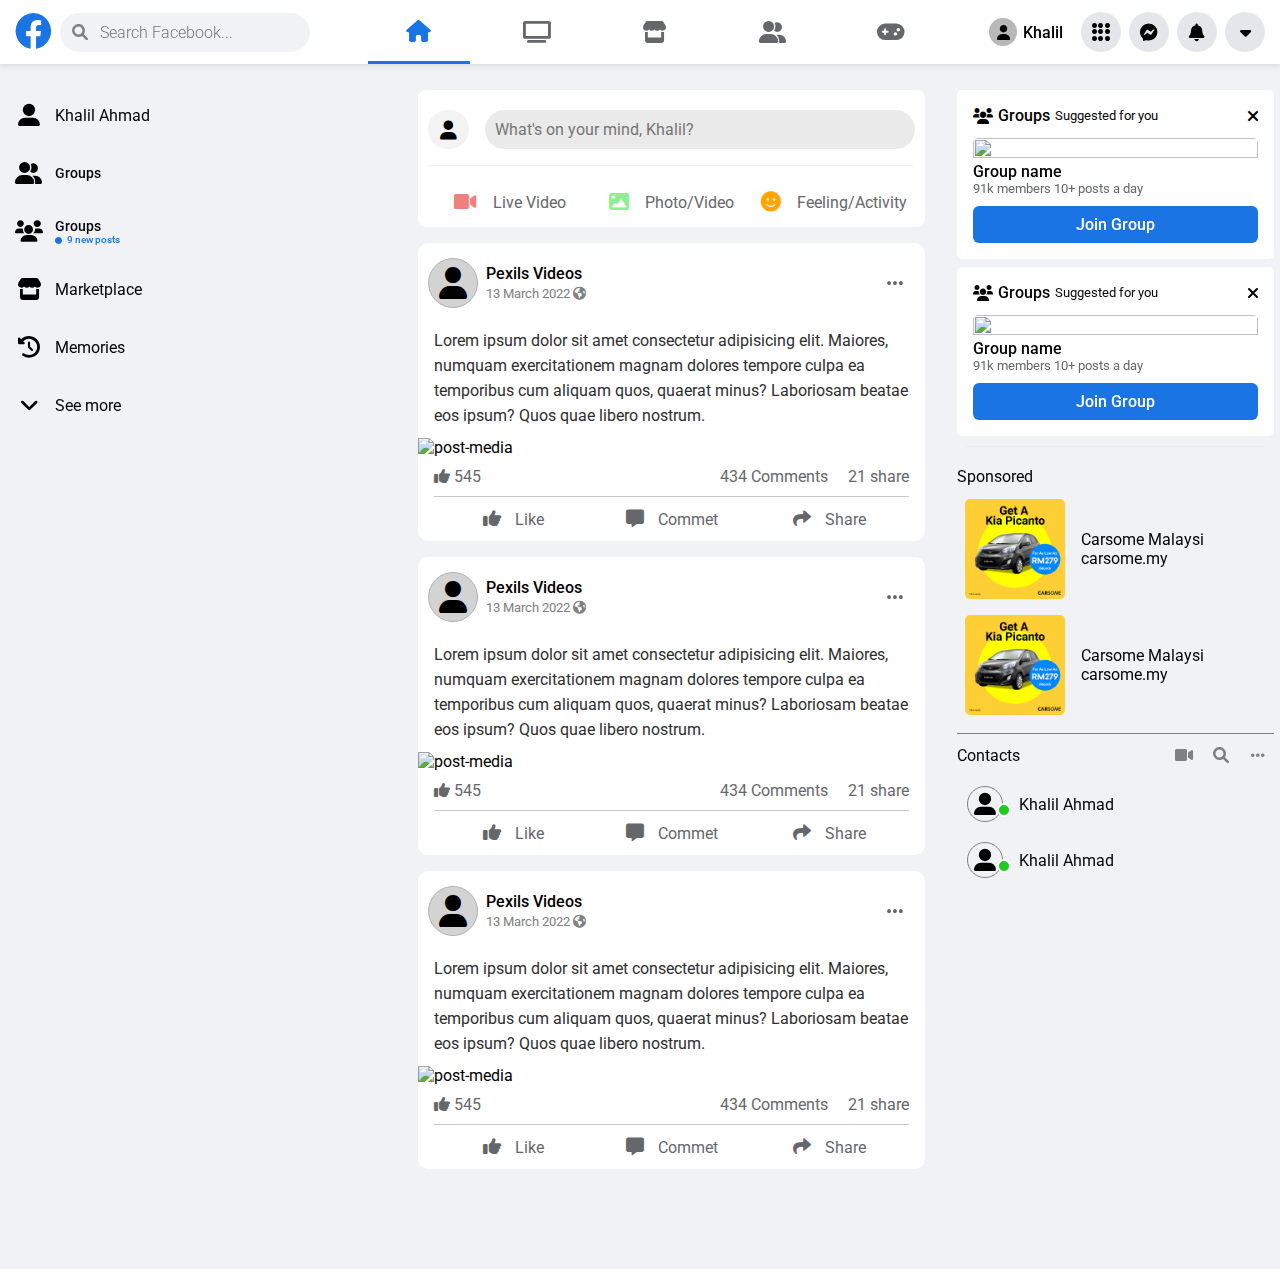
==== commit 0d9b20ea: "removed bugs in watch page & improvded positioning of left, middle and right columns" ====
--- a/index.html
+++ b/index.html
@@ -214,7 +214,7 @@
         <!-- user-menu end -->
 
         <!-- Notifications Menu -->
-        <div class="notification-menu thin-scrollbar">
+        <div class="notification-menu">
             <div class="header">
                 <p class="text_primary text_xlg font_weight_600">Notifications</p>
                 <i class="avatar_round_32 fa-solid fa-ellipsis"></i>
@@ -346,7 +346,7 @@
         </div>
 
         <!-- messenger-menu -->
-        <div class="messenger-menu thin-scrollbar">
+        <div class="messenger-menu">
             <div class="messenger-menu__wrapper">
                 <!-- menu header  -->
                 <div class="messenger-menu__header">
@@ -578,7 +578,7 @@
         <div class="mega-menu">
             <h3 class="menu-title text_primary text_xlg font_weight_700">Menu</h3>
             <!-- left column -->
-            <div class="menu thin-scrollbar">
+            <div class="menu">
                 <form action="" class="menu-form">
                     <input type="text" placeholder="Search Menu">
                 </form>
--- a/css/style.css
+++ b/css/style.css
@@ -1,5 +1,6 @@
 @import url("https://cdnjs.cloudflare.com/ajax/libs/font-awesome/6.0.0/css/all.min.css");
 @import url("https://fonts.googleapis.com/css2?family=Roboto:wght@100;300;400;500&display=swap");
+/************* Header **************/
 * {
   padding: 0;
   margin: 0;
@@ -9,6 +10,8 @@
 
 body {
   background-color: #f0f2f5;
+  scroll-behavior: smooth;
+  position: relative;
 }
 
 ul {
@@ -20,127 +23,11 @@
   color: inherit;
 }
 
-.white-menu {
-  width: 35px;
-  height: 35px;
-  display: grid;
-  place-content: center;
-  border-radius: 50%;
-}
-
-.card {
-  box-shadow: 0px 0px 10px #a7a7a75e;
-  background-color: #fff;
-  padding: 1rem;
-  border: none;
-  outline: none;
-  border-radius: 5px;
-}
-
-.group_suggest_card {
-  box-shadow: 0px 0px 10px #a7a7a75e;
-  background-color: #fff;
-  padding: 1rem;
-  border: none;
-  outline: none;
-  border-radius: 5px;
-  margin-bottom: 1rem;
-}
-
-.group_suggest_card .header {
-  display: flex;
-  align-items: center;
-  justify-content: space-between;
-  padding-bottom: 13px;
-}
-
-.group_suggest_card .header .close-btn {
-  cursor: pointer;
-  height: 40px;
-  width: 40px;
-  display: grid;
-  place-content: center;
-  border-radius: 29px;
-}
-
-.group_suggest_card .header .info {
-  display: flex;
-  align-items: center;
-}
-
-.group_suggest_card .header .info i {
-  height: 40px;
-  width: 40px;
-  display: grid;
-  place-content: center;
-  background: #f0f2f5;
-  border-radius: 20px;
-  margin-right: 5px;
-}
-
-.group_suggest_card .header .info .name {
-  font-size: 16px;
-  font-weight: 500;
-  margin-right: 5px;
-  color: #050505;
-}
-
-.group_suggest_card .header .info .text {
-  font-size: 14px;
-  font-weight: 400;
-  color: grey;
-}
-
-.group_suggest_card .content {
-  width: 100%;
-}
-
-.group_suggest_card .group-name {
-  color: #050505;
-}
-
-.group_suggest_card .group-detail span {
-  font-size: 12px;
-  color: #65676b;
-}
-
-.group_suggest_card .join-btn {
-  display: block;
-  text-align: center;
-  width: 100%;
-  padding: 10px;
-  margin-top: 1rem;
-  color: #050505;
-  background-color: #e4e6eb;
-  font-weight: 500;
-  border: none;
-  outline: none;
-  border-radius: 5px;
-}
-
-.group_suggest_card .join-btn:hover {
-  background-color: #dfdfdf;
-}
-
-.create_button_icon {
-  display: block;
-  text-align: center;
-  width: 100%;
-  padding: 10px;
-  margin-top: 1rem;
-  color: #1b74e4;
-  font-weight: 500;
-  border: none;
-  outline: none;
-  border-radius: 5px;
-  background-color: #dcefff;
-}
-
 .divider {
   height: 1px;
   width: 95%;
-  background: #bebebe;
-  margin: 10px 0;
+  background: #ededed;
+  margin: 10px auto;
 }
 
 /************* text  **************/
@@ -158,8 +45,8 @@
   color: #050505;
 }
 
-.text_primary {
-  color: #050505;
+.text_secondary {
+  color: #65676b;
 }
 
 .text_theme {
@@ -200,6 +87,10 @@
 
 .font_weight_300 {
   font-weight: 300;
+}
+
+.bg_secondary {
+  background-color: #f0f2f5;
 }
 
 /************* Avataras **************/
@@ -222,6 +113,15 @@
   width: 56px;
 }
 
+.avatar_round_48 {
+  display: grid;
+  place-content: center;
+  border-radius: 50%;
+  height: 48px;
+  width: 48px;
+  font-size: 20px;
+}
+
 .avatar_round_40 {
   display: grid;
   place-content: center;
@@ -258,6 +158,15 @@
   font-size: 15px;
 }
 
+.avatar_round_20 {
+  display: grid;
+  place-content: center;
+  border-radius: 50%;
+  width: 20px;
+  height: 20px;
+  font-size: 14px;
+}
+
 .avatar_round_16 {
   display: grid;
   place-content: center;
@@ -297,33 +206,6 @@
 
 #bookmark_toggle_btn {
   display: none;
-}
-
-.thin-scrollbar {
-  /* Track */
-  /* Handle */
-  /* Handle on hover */
-}
-
-.thin-scrollbar::-webkit-scrollbar {
-  width: 5px;
-}
-
-.thin-scrollbar::-webkit-scrollbar-track {
-  background: transparent;
-}
-
-.thin-scrollbar::-webkit-scrollbar-thumb {
-  background: transparent;
-  border-radius: 5px;
-}
-
-.thin-scrollbar:hover::-webkit-scrollbar-thumb {
-  background: #b8b8b8;
-}
-
-.thin-scrollbar::-webkit-scrollbar-thumb:hover {
-  background: #8a8a8a;
 }
 
 .btn_auto {
@@ -386,20 +268,6 @@
   padding: 9px 20px;
   cursor: pointer;
   background-color: #dfdfdf;
-}
-
-.mega-menu-btn {
-  display: grid;
-  grid-template-columns: 1fr 1fr 1fr;
-  grid-template-rows: 1fr 1fr 1fr;
-  padding: 10px;
-}
-
-.mega-menu-btn i {
-  flex: 1;
-  font-size: 5px;
-  display: grid;
-  place-content: center;
 }
 
 .post_display {
@@ -872,7 +740,7 @@
   height: 4rem;
   z-index: 1;
   background: #fff;
-  box-shadow: 0px 3px 5px #dfdfdf;
+  box-shadow: 0px 3px 5px #00000012;
   padding-right: 15px;
 }
 
@@ -897,6 +765,20 @@
 .profile-icons .avatar_round_40.active {
   color: #1b74e4;
   background-color: #afd3ff;
+}
+
+.mega-menu-btn {
+  display: grid;
+  grid-template-columns: 1fr 1fr 1fr;
+  grid-template-rows: 1fr 1fr 1fr;
+  padding: 10px;
+}
+
+.mega-menu-btn i {
+  flex: 1;
+  font-size: 5px;
+  display: grid;
+  place-content: center;
 }
 
 #create_menu_btn {
@@ -1615,75 +1497,6 @@
   visibility: visible;
 }
 
-.scrollable_wrapper_left {
-  position: fixed;
-  left: 10px;
-  overflow-x: hidden;
-  overflow-y: scroll;
-  padding-right: 5px;
-  height: calc(100vh-85px);
-  /* Track */
-  /* Handle */
-  /* Handle on hover */
-}
-
-.scrollable_wrapper_left::-webkit-scrollbar {
-  width: 5px;
-}
-
-.scrollable_wrapper_left::-webkit-scrollbar-track {
-  background: transparent;
-}
-
-.scrollable_wrapper_left::-webkit-scrollbar-thumb {
-  background: transparent;
-  border-radius: 5px;
-}
-
-.scrollable_wrapper_left:hover::-webkit-scrollbar-thumb {
-  background: #b8b8b8;
-}
-
-.scrollable_wrapper_left::-webkit-scrollbar-thumb:hover {
-  background: #8a8a8a;
-}
-
-.scrollable_wrapper_right {
-  max-width: 360px;
-  width: 24%;
-  height: 100%;
-  position: fixed;
-  top: 85px;
-  right: 15px;
-  overflow-x: hidden;
-  overflow-y: scroll;
-  padding-bottom: 2rem;
-  /* Track */
-  /* Handle */
-  /* Handle on hover */
-}
-
-.scrollable_wrapper_right::-webkit-scrollbar {
-  width: 5px;
-}
-
-.scrollable_wrapper_right::-webkit-scrollbar-track {
-  background: transparent;
-}
-
-.scrollable_wrapper_right::-webkit-scrollbar-thumb {
-  background: transparent;
-  border-radius: 5px;
-}
-
-.scrollable_wrapper_right:hover::-webkit-scrollbar-thumb {
-  background: #b8b8b8;
-}
-
-.scrollable_wrapper_right::-webkit-scrollbar-thumb:hover {
-  background: #8a8a8a;
-}
-
 /*************** Home Page Layout ******************/
 .main-content {
   display: flex;
@@ -1970,11 +1783,14 @@
 }
 
 @media screen and (max-width: 1100px) {
-  .main_content_home .post_content {
+  .main-content .left-col {
+    display: none;
+  }
+  .main-content .main-col {
     width: 65%;
     margin-left: 0;
   }
-  .main_content_home .right-col {
+  .main-content .right-col {
     width: 30%;
   }
   #game_btn {
@@ -1997,35 +1813,22 @@
     place-content: center;
     border-radius: 50%;
   }
-  .left-col {
-    display: none;
-  }
-  .main_content {
-    width: 60%;
-  }
-  .right-col {
-    width: 35%;
-  }
-  .scrollable_wrapper_right {
-    width: 100%;
-  }
 }
 
 @media screen and (max-width: 900px) {
   .page-icons .page-icon {
     width: 65px;
   }
-  .main_content {
-    max-width: 700px;
-    width: 80%;
-    margin: 0 auto;
-  }
-  .right-col {
+  .main-content .left-col {
     display: none;
   }
-  .main_content_home .post_content {
+  .main-content .main-col {
+    width: 65%;
     margin-left: auto;
     margin-right: auto;
+  }
+  .main-content .right-col {
+    display: none;
   }
 }
 
@@ -2048,15 +1851,9 @@
   .page-icons .page_link {
     display: none;
   }
-  .main_content {
+  .main-content .main-col {
     width: 95%;
     margin: 0 auto;
   }
 }
-
-@media screen and (max-width: 700px) {
-  .main_content_home .post_content {
-    width: 95%;
-  }
-}
 /*# sourceMappingURL=style.css.map */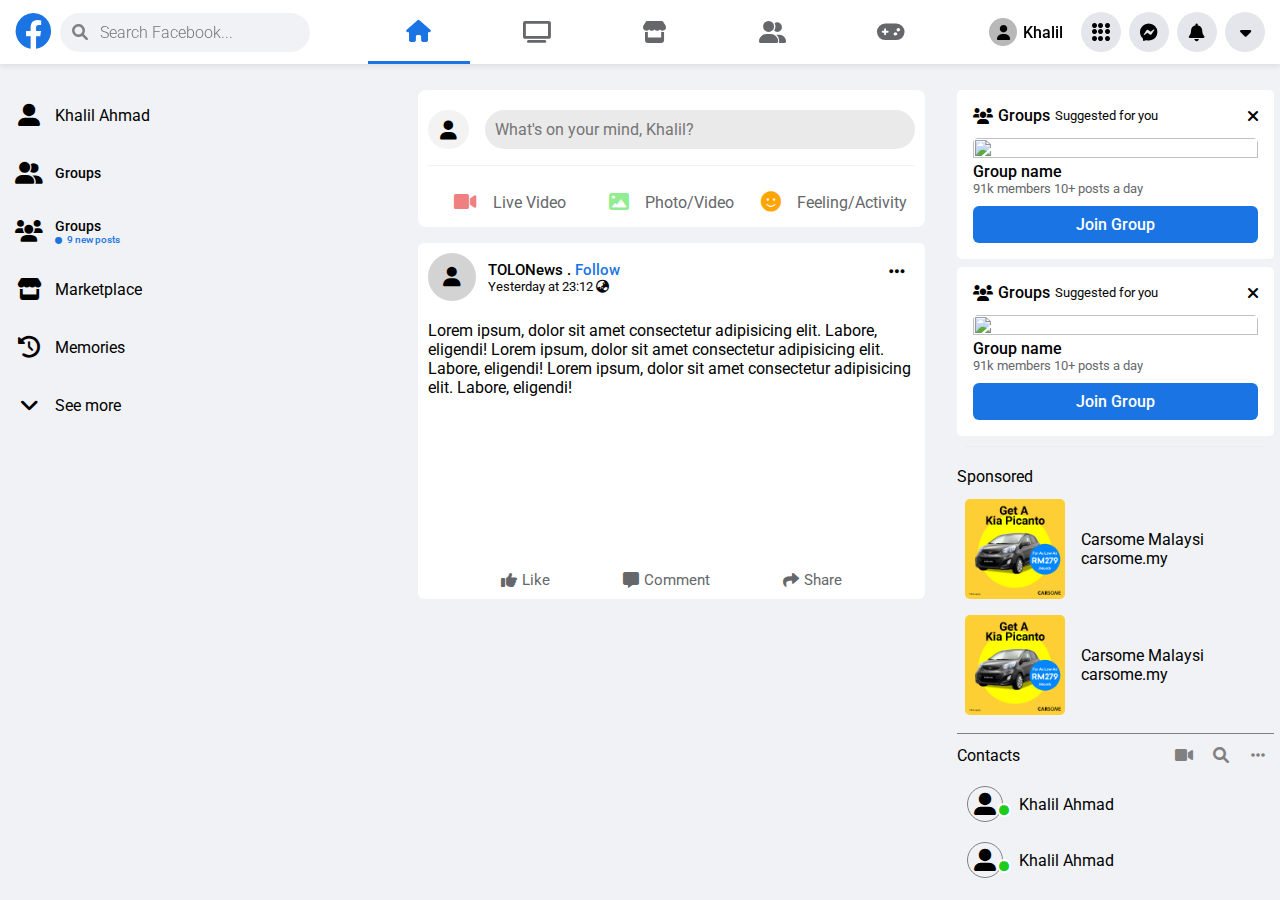
==== commit e80ef78e: "debuged marketplace page" ====
--- a/index.html
+++ b/index.html
@@ -988,342 +988,175 @@
                 </div>
             </div>
 
-            <div class="posts">
-                <div class="post_display">
-                    <div class="post__header">
-                        <div class="name">
-                            <i class="avatar fa-solid fa-user"></i>
-                            <article>
-                                <h5>Pexils Videos</h5>
-                                <span>13 March 2022 </span>
-                                <i class="fa-solid fa-earth-americas"></i>
-                            </article>
-                        </div>
-                        <div class="menu">
-                            <i class="video_menu_btn fa-solid fa-ellipsis"></i>
-                        
-                            <div class="menu_list">
-                                <div class="list_item">
-                                    <i class="bordered fa-solid fa-plus"></i>
-                                    <article>
-                                        <p class="name">See More</p>
-                                        <span>See more of this video in your feed.</span>
-                                    </article>
+            <div class="posts-wrapper">
+                <div class="post">
+                    <!-- header -->
+                    <div class="header">
+                        <div class="avatar">
+                            <i class="fa-solid fa-user avatar_round_48"></i>
+                            <div>
+                                <a href="#" class="text_m font_weight_500">TOLONews . <span class="text_theme">Follow</span></a>
+                                <p class="text_s text_primary">Yesterday at 23:12 <i class="fa-solid fa-earth-asia"></i></p>
+                            </div>
+                        </div>
+                        <i class="fa-solid fa-ellipsis avatar_round_36 post-header-dropdown-btn"></i>
+
+                        <div class="post-header-dropdown">
+                            <div class="list_item">
+                                <i class="fa-solid fa-circle-plus text_lg list-item-icon"></i>
+                                <article>
+                                    <p class="text_m">See More</p>
+                                    <span class="text_s font_weight_300">See more of this video in your feed.</span>
+                                </article>
+                            </div>
+
+                            <div class="list_item">
+                                <i class="fa-solid fa-circle-minus text_lg list-item-icon"></i>
+                                <article>
+                                    <p class="text_m">See Less</p>
+                                    <span class="text_s font_weight_300">video this video and see Less</span>
+                                </article>
+                            </div>
+
+                            <div class="divider"></div>
+
+                            <div class="list_item">
+                                <i class="fa-solid fa-bookmark text_lg list-item-icon"></i>
+                                <article>
+                                    <p class="text_m">Save video</p>
+                                    <span class="text_s font_weight_300">Add this to your save videos</span>
+                                </article>
+                            </div>
+
+                            <div class="list_item">
+                                <i class="fa-solid fa-link text_lg list-item-icon"></i>
+                                <article>
+                                    <p class="text_m">Copy link</p>
+                                </article>
+                            </div>
+
+                            <div class="list_item">
+                                <i class="fa-solid fa-closed-captioning text_lg list-item-icon"></i>
+                                <article>
+                                    <p class="text_m">Follow </p>
+                                    <span class="text_s font_weight_300">Start seeing videos in your watchliest...</span>
+                                </article>
+                            </div>
+
+                            <div class="divider"></div>
+
+                            <div class="list_item">
+                                <i class="bordered fa-solid fa-info text_lg list-item-icon"></i>
+                                <article>
+                                    <p class="text_m">Report video</p>
+                                    <span class="text_s font_weight_300">I'm concerned about this video</span>
+                                </article>
+                            </div>
+                        </div>
+                    </div>
+                    <!-- header end -->
+
+                    <!-- description -->
+                    <div class="description">
+                        Lorem ipsum, dolor sit amet consectetur adipisicing elit. Labore, eligendi!
+                        Lorem ipsum, dolor sit amet consectetur adipisicing elit. Labore, eligendi!
+                        Lorem ipsum, dolor sit amet consectetur adipisicing elit. Labore, eligendi!
+                    </div>
+                    <!-- description end -->
+
+                    <!-- video -->
+                    <video class="post-media" src="../videos/pexisl-video.mp4"></video>
+
+                    <!-- footer -->
+                    <div class="footer text_secondary">
+                        <div class="footer-item">
+                            <i class="fa-solid fa-thumbs-up"></i>
+                        <span class="text_m">Like</span>
+                        </div>
+                        <div class="footer-item comment center comment">
+                            <i class="fa-solid fa-message"></i>
+                            <span class="text_m">Comment</span>
+                        </div>
+                        <div class="footer-item share center">
+                            <i class="fa-solid fa-share"></i>
+                            <span class="text_m">Share</span>
+                        </div>
+                    </div>
+                    <!-- footer end  -->
+
+                    <!-- collspased comments -->
+                    <div class="collapsed-comments-wrraper">
+                        <!-- filter comments -->
+                        <div class="comments-filter">
+                            <p class="comments-filter-btn text_s font_weight_400">
+                                Most relevant 
+                                <i class="fa-solid fa-caret-down"></i>
+                            </p>
+
+                            <div class="comments-filter-menu">
+                                <div class="comments-filter-item">
+                                    <p>Most relevant</p>
+                                    <span class="text_s text_secondary font_weight_300">Lorem ipsum dolor sit amet consectetur, adipisicing elit. Odio, aspernatur.</span>
                                 </div>
-    
-                                <div class="list_item">
-                                    <i class="bordered fa-solid fa-minus"></i>
-                                    <article>
-                                        <p class="name">See Less</p>
-                                        <span>video this video and see Less</span>
-                                    </article>
+
+                                <div class="comments-filter-item">
+                                    <p>Newest</p>
+                                    <span class="text_s text_secondary font_weight_300">Lorem ipsum dolor sit amet consectetur, aspernatur.</span>
                                 </div>
-    
-                                <div class="divider"></div>
-    
-                                <div class="list_item">
-                                    <i class="fa-solid fa-bookmark"></i>
-                                    <article>
-                                        <p class="name">See Less</p>
-                                        <span>Add this to your save videos</span>
-                                    </article>
-                                </div>
-    
-                                <div class="list_item">
-                                    <i class="fa-solid fa-link"></i>
-                                    <article>
-                                        <p class="name">Copy link</p>
-                                    </article>
-                                </div>
-    
-                                <div class="list_item">
-                                    <i class="fa-solid fa-closed-captioning"></i>
-                                    <article>
-                                        <p class="name">Follow </p>
-                                        <span>Start seeing videos in your watchliest...</span>
-                                    </article>
-                                </div>
-    
-                                <div class="divider"></div>
-    
-                                <div class="list_item">
-                                    <i class="bordered fa-solid fa-info"></i>
-                                    <article>
-                                        <p class="name">Report video</p>
-                                        <span>I'm concerned about this video</span>
-                                    </article>
-                                </div>
-    
-                            </div>
-                        </div>
-                    </div>
-
-                    <p class="post__text">Lorem ipsum dolor sit amet consectetur adipisicing elit. Maiores, numquam exercitationem magnam dolores tempore culpa ea temporibus cum aliquam quos, quaerat minus? Laboriosam beatae eos ipsum? Quos quae libero nostrum.</p>
-                    
-                    <img class="post__media" src="https://cdn.pixabay.com/photo/2016/11/13/12/52/kuala-lumpur-1820944__480.jpg" alt="post-media">
-
-                    <div class="post__reactions_homepage">
-                        <div class="reactions">
-                            <p class="like"><i class="fa-solid fa-thumbs-up"></i> 545</p>
-                            <p>
-                                <span class="post_comment_count comment">434 Comments</span>
-                                <span class="share">21 share</span>
-                            </p>
-                        </div>
-                        <div class="action-buttons">
-                            <button><i class="fa-solid fa-thumbs-up"></i> Like</button>
-                            <button class="show_comment_btn"><i class="fa-solid fa-message"></i> Commet</button>
-                            <button><i class="fa-solid fa-share"></i> Share</button>
-                        </div>
-                    </div>
-                </div>
-
-                <div class="post_display">
-                    <div class="post__header">
-                        <div class="name">
-                            <i class="avatar fa-solid fa-user"></i>
-                            <article>
-                                <h5>Pexils Videos</h5>
-                                <span>13 March 2022 </span>
-                                <i class="fa-solid fa-earth-americas"></i>
-                            </article>
-                        </div>
-                        <div class="menu">
-                            <i class="video_menu_btn fa-solid fa-ellipsis"></i>
-                        
-                            <div class="menu_list">
-                                <div class="list_item">
-                                    <i class="bordered fa-solid fa-plus"></i>
-                                    <article>
-                                        <p class="name">See More</p>
-                                        <span>See more of this video in your feed.</span>
-                                    </article>
-                                </div>
-    
-                                <div class="list_item">
-                                    <i class="bordered fa-solid fa-minus"></i>
-                                    <article>
-                                        <p class="name">See Less</p>
-                                        <span>video this video and see Less</span>
-                                    </article>
-                                </div>
-    
-                                <div class="divider"></div>
-    
-                                <div class="list_item">
-                                    <i class="fa-solid fa-bookmark"></i>
-                                    <article>
-                                        <p class="name">See Less</p>
-                                        <span>Add this to your save videos</span>
-                                    </article>
-                                </div>
-    
-                                <div class="list_item">
-                                    <i class="fa-solid fa-link"></i>
-                                    <article>
-                                        <p class="name">Copy link</p>
-                                    </article>
-                                </div>
-    
-                                <div class="list_item">
-                                    <i class="fa-solid fa-closed-captioning"></i>
-                                    <article>
-                                        <p class="name">Follow </p>
-                                        <span>Start seeing videos in your watchliest...</span>
-                                    </article>
-                                </div>
-    
-                                <div class="divider"></div>
-    
-                                <div class="list_item">
-                                    <i class="bordered fa-solid fa-info"></i>
-                                    <article>
-                                        <p class="name">Report video</p>
-                                        <span>I'm concerned about this video</span>
-                                    </article>
-                                </div>
-    
-                            </div>
-                        </div>
-                    </div>
-
-                    <p class="post__text">Lorem ipsum dolor sit amet consectetur adipisicing elit. Maiores, numquam exercitationem magnam dolores tempore culpa ea temporibus cum aliquam quos, quaerat minus? Laboriosam beatae eos ipsum? Quos quae libero nostrum.</p>
-                    
-                    <img class="post__media" src="https://cdn.pixabay.com/photo/2016/11/13/12/52/kuala-lumpur-1820944__480.jpg" alt="post-media">
-
-                    <div class="post__reactions_homepage">
-                        <div class="reactions">
-                            <p class="like"><i class="fa-solid fa-thumbs-up"></i> 545</p>
-                            <p>
-                                <span class="post_comment_count comment">434 Comments</span>
-                                <span class="share">21 share</span>
-                            </p>
-                        </div>
-                        <div class="action-buttons">
-                            <button><i class="fa-solid fa-thumbs-up"></i> Like</button>
-                            <button class="show_comment_btn"><i class="fa-solid fa-message"></i> Commet</button>
-                            <button><i class="fa-solid fa-share"></i> Share</button>
-                        </div>
-                    </div>
-                </div>
-
-                <div class="post_display">
-                    <div class="post__header">
-                        <div class="name">
-                            <i class="avatar fa-solid fa-user"></i>
-                            <article>
-                                <h5>Pexils Videos</h5>
-                                <span>13 March 2022 </span>
-                                <i class="fa-solid fa-earth-americas"></i>
-                            </article>
-                        </div>
-                        <div class="menu">
-                            <i class="video_menu_btn fa-solid fa-ellipsis"></i>
-                        
-                            <div class="menu_list">
-                                <div class="list_item">
-                                    <i class="bordered fa-solid fa-plus"></i>
-                                    <article>
-                                        <p class="name">See More</p>
-                                        <span>See more of this video in your feed.</span>
-                                    </article>
-                                </div>
-    
-                                <div class="list_item">
-                                    <i class="bordered fa-solid fa-minus"></i>
-                                    <article>
-                                        <p class="name">See Less</p>
-                                        <span>video this video and see Less</span>
-                                    </article>
-                                </div>
-    
-                                <div class="divider"></div>
-    
-                                <div class="list_item">
-                                    <i class="fa-solid fa-bookmark"></i>
-                                    <article>
-                                        <p class="name">See Less</p>
-                                        <span>Add this to your save videos</span>
-                                    </article>
-                                </div>
-    
-                                <div class="list_item">
-                                    <i class="fa-solid fa-link"></i>
-                                    <article>
-                                        <p class="name">Copy link</p>
-                                    </article>
-                                </div>
-    
-                                <div class="list_item">
-                                    <i class="fa-solid fa-closed-captioning"></i>
-                                    <article>
-                                        <p class="name">Follow </p>
-                                        <span>Start seeing videos in your watchliest...</span>
-                                    </article>
-                                </div>
-    
-                                <div class="divider"></div>
-    
-                                <div class="list_item">
-                                    <i class="bordered fa-solid fa-info"></i>
-                                    <article>
-                                        <p class="name">Report video</p>
-                                        <span>I'm concerned about this video</span>
-                                    </article>
-                                </div>
-    
-                            </div>
-                        </div>
-                    </div>
-
-                    <p class="post__text">Lorem ipsum dolor sit amet consectetur adipisicing elit. Maiores, numquam exercitationem magnam dolores tempore culpa ea temporibus cum aliquam quos, quaerat minus? Laboriosam beatae eos ipsum? Quos quae libero nostrum.</p>
-                    
-                    <img class="post__media" src="https://cdn.pixabay.com/photo/2016/11/13/12/52/kuala-lumpur-1820944__480.jpg" alt="post-media">
-
-
-                    <div class="post__reactions_homepage">
-                        <div class="reactions">
-                            <p class="like"><i class="fa-solid fa-thumbs-up"></i> 545</p>
-                            <p>
-                                <span class="post_comment_count comment">434 Comments</span>
-                                <span class="share">21 share</span>
-                            </p>
-                        </div>
-                        <div class="action-buttons">
-                            <button><i class="fa-solid fa-thumbs-up"></i> Like</button>
-                            <button class="show_comment_btn">
-                                <i class="fa-solid fa-message"></i> Commet
-                            </button>
-                            <button><i class="fa-solid fa-share"></i> Share</button>
-                        </div>
-                    </div>
-
-                    <!-- video & write comments -->
-                    <div class="post__comments">
-                        <!-- most relevent drop-down menu -->
-                        <!-- most relevent drop-down menu -->
-                        <div class="most_relevent_menu">
-                            <button class="video_mr_comment">Most relevent <i class="fa-solid fa-caret-down"></i></button>
-
-                            <div class="mr_menu">
-                                <div class="item">
-                                    <p class="title">Most relevent</p>
-                                    <p class="text">Show friends' comments and the most engaging comments first.</p>
-                                </div>
-
-                                <div class="item">
-                                    <p class="title">Newest</p>
-                                    <p class="text">Show all comments, with the newest comments first,</p>
-                                </div>
-
-                                <div class="item">
-                                    <p class="title">All Comments</p>
-                                    <p class="text">Show all comments, including potential spam. The most relevant comments will appear first.</p>
+
+                                <div class="comments-filter-item">
+                                    <p>All comments</p>
+                                    <span class="text_s text_secondary font_weight_300">Lorem ipsum dolor sit amet.</span>
                                 </div>
                             </div>
                         </div>
+                        <!-- filter comments end -->
 
                         <!-- Write comment -->
-                        <div class="input_comment">
-                            <i class="user_avatar fa-solid fa-user"></i>
-                            <input type="text" placeholder="Write a comment">
-                            <i class="fa-solid fa-star"></i>
-                            <i class="fa-solid fa-face-smile"></i>
-                        </div>
-
-                        <article class="all-comments">
-                            <!-- users comments item -->
-                            <div class="user_comments">
-                                <div><i class="user_avatar fa-solid fa-user"></i></div>
-                                <div class="comment_text">
-                                    <p class="user_name">Khalil Ahmad</p>
-                                    <p class="text">
-                                        Lorem ipsum dolor sit, amet consectetur adipisicing elit. Tempore. Lorem ipsum dolor sit amet consectetur adipisicing elit. Atque esse cumque perferendis consectetur error ut odit sed voluptatum. Voluptatum, quam? 
+                        <div class="write-comment">
+                            <i class="fa-solid fa-user avatar_round_32 bg_secondary"></i>
+                            <div class="input-wrapper">
+                                <input type="text" placeholder="Write a comment...">
+                                <div>
+                                    <i class="fa-solid fa-face-smile avatar_round_28 text_secondary"></i>
+                                </div>
+                            </div>
+                        </div>
+                        <!-- Write comment end -->
+
+                        <!-- Given comments -->
+                        <div class="given-comments">
+                            <!-- comment item -->
+                            <div class="given-comments-item">
+                                <i class="fa-solid fa-user avatar_round_32 bg_secondary"></i>
+                                <div class="comment-text">
+                                    <div class="comment-text-avatar">
+                                        <p class="text_m font_weight_500">Khalil Ahmad</p>
+                                        <i class="fa-solid fa-ellipsis avatar_round_32 dropdown-btn"></i>
+                                    </div>
+                                    <p class="text_m text_primary font_weight_300 comment-messege">
+                                        Lorem ipsum dolor sit amet, consectetur adipisicing elit. Placeat, impedit? Lorem ipsum dolor sit amet consectetur adipisicing elit. Incidunt, ex.
                                     </p>
                                 </div>
                             </div>
 
-                            <div class="user_comments">
-                                <div><i class="user_avatar fa-solid fa-user"></i></div>
-                                <div class="comment_text">
-                                    <p class="user_name">Khalil Ahmad</p>
-                                    <p class="text">
-                                        Lorem ipsum dolor sit, amet consectetur adipisicing elit. Tempore. quam? 
+                            <!-- comment item -->
+                            <div class="given-comments-item">
+                                <i class="fa-solid fa-user avatar_round_32 bg_secondary"></i>
+                                <div class="comment-text">
+                                    <div class="comment-text-avatar">
+                                        <p class="text_m font_weight_500">John Doe</p>
+                                        <i class="fa-solid fa-ellipsis avatar_round_32 dropdown-btn"></i>
+                                    </div>
+                                    <p class="text_m text_primary font_weight_300 comment-messege">
+                                        Lorem ipsum dolor sit ame
                                     </p>
                                 </div>
                             </div>
-
-                            <div class="user_comments">
-                                <div><i class="user_avatar fa-solid fa-user"></i></div>
-                                <div class="comment_text">
-                                    <p class="user_name">Khalil Ahmad</p>
-                                    <p class="text">
-                                        Lorem ipsum dolor sit, amet consectetur adipisicing elit. Tempore. Lorem ipsum dolor sit amet consectetur adipisicing elit.
-                                    </p>
-                                </div>
-                            </div>
-                        </article>
-                    </div>
+                        </div>
+                         <!-- Given comments end -->
+                    </div>
+                    <!-- collapse-comment-end -->
                 </div>
             </div>
         </div>
--- a/css/style.css
+++ b/css/style.css
@@ -1,28 +1,6 @@
 @import url("https://cdnjs.cloudflare.com/ajax/libs/font-awesome/6.0.0/css/all.min.css");
 @import url("https://fonts.googleapis.com/css2?family=Roboto:wght@100;300;400;500&display=swap");
 /************* Header **************/
-* {
-  padding: 0;
-  margin: 0;
-  box-sizing: border-box;
-  font-family: 'Roboto', sans-serif;
-}
-
-body {
-  background-color: #f0f2f5;
-  scroll-behavior: smooth;
-  position: relative;
-}
-
-ul {
-  list-style-type: none;
-}
-
-a {
-  text-decoration: none;
-  color: inherit;
-}
-
 .divider {
   height: 1px;
   width: 95%;
@@ -270,465 +248,23 @@
   background-color: #dfdfdf;
 }
 
-.post_display {
-  border-radius: 10px;
-  background-color: #fff;
-  margin-bottom: 1rem;
-  padding: 5px 0;
-}
-
-.post_display .post__header {
-  display: flex;
-  align-items: center;
-  justify-content: space-between;
-  padding: 10px;
-}
-
-.post_display .post__header .name {
-  display: flex;
-  align-items: center;
-  gap: .5rem;
-}
-
-.post_display .post__header .name .avatar {
-  height: 50px;
-  width: 50px;
-  background: lightgray;
-  border-radius: 50%;
-  font-size: 32px;
-  display: grid;
-  place-content: center;
-  border: 1px solid #b2b2b2;
-}
-
-.post_display .post__header .name article h5 {
-  font-size: 16px;
-  font-weight: 500;
-}
-
-.post_display .post__header .name article span {
-  font-size: 13px;
-  color: grey;
-  font-weight: 400;
-}
-
-.post_display .post__header .name article i {
-  color: gray;
-  font-size: 13px;
-}
-
-.post_display .post__header .menu {
-  position: relative;
-}
-
-.post_display .post__header .menu i.video_menu_btn {
-  color: #65676b;
-  padding: 10px 12px;
-  border-radius: 26px;
-  font-size: 18px;
-  cursor: pointer;
-}
-
-.post_display .post__header .menu i.video_menu_btn:hover {
-  background-color: #f0f0f0;
-}
-
-.post_display .post__header .menu .menu_list {
-  position: absolute;
-  top: 40px;
-  right: 0px;
-  background-color: #fff;
-  box-shadow: 0 0 3px #dbdbdb;
-  border-radius: 5px;
-  height: 0;
-  width: 330px;
-  padding: 8px;
-  z-index: 1111;
-  visibility: hidden;
-}
-
-.post_display .post__header .menu .menu_list.show_video_post_menu {
-  height: 345px;
-  visibility: visible;
-}
-
-.post_display .post__header .menu .menu_list .list_item {
-  display: flex;
-  gap: 0.8rem;
-  padding: 8px 5px;
-  margin-bottom: 1px;
-  border-radius: 7px;
-  cursor: pointer;
-}
-
-.post_display .post__header .menu .menu_list .list_item article p {
-  font-size: 15px;
-  font-weight: 500;
-}
-
-.post_display .post__header .menu .menu_list .list_item article span {
-  font-size: 12px;
-  color: gray;
-}
-
-.post_display .post__header .menu .menu_list .list_item:hover {
-  background: #f0f0f0;
-}
-
-.post_display .post__header .menu .menu_list .list_item > i {
-  display: grid;
-  place-content: center;
-  height: 23px;
-  width: 23px;
-  border-radius: 50%;
-  padding: 0;
-  font-size: 17px;
-}
-
-.post_display .post__header .menu .menu_list .list_item > i.bordered {
-  border: 2px solid gray;
-  font-size: 15px;
-}
-
-.post_display .post__header .menu .menu_list .divider {
-  margin: 5px 0;
-}
-
-.post_display .post__text {
-  padding: 10px 16px;
-  line-height: 25px;
-  color: #2f2f2f;
-  font-weight: 400;
-  font-size: 16px;
-}
-
-.post_display .post__media {
-  width: 100%;
-  height: 100%;
-  object-fit: cover;
-}
-
-.post_display .post__reactions {
-  display: flex;
-  align-items: center;
-  justify-content: space-between;
-  color: #777777;
-  padding: 5px 10px;
-}
-
-.post_display .post__reactions .buttons {
-  display: flex;
-  align-items: center;
-  gap: .5rem;
-}
-
-.post_display .post__reactions .buttons button {
-  border: none;
-  border-radius: 5px;
-  outline: none;
-  padding: 10px 12px;
-  font-size: 16px;
-  font-weight: 500;
-  color: inherit;
-  background-color: transparent;
-  cursor: pointer;
-}
-
-.post_display .post__reactions .buttons button:hover {
-  background: #f0f0f0;
-}
-
-.post_display .post__reactions .reaction_counts {
-  display: flex;
-  align-items: center;
-  gap: .4rem;
-  font-size: 15px;
-}
-
-.post_display .post__reactions .reaction_counts .dot {
-  font-size: 5px;
-}
-
-.post_display .post__reactions .reaction_counts i {
-  cursor: pointer;
-}
-
-.post_display .post__reactions .reaction_counts .liks {
-  display: flex;
-  align-items: center;
-  gap: 5px;
-}
-
-.post_display .post__reactions .reaction_counts .liks .thumbs {
-  background: #388bd8;
-  color: white;
-  border-radius: 50%;
-  display: grid;
-  place-content: center;
-  width: 23px;
-  height: 23px;
-}
-
-.post_display .post__reactions .likes_count:hover, .post_display .post__reactions .post_comment_count:hover {
-  text-decoration: underline;
-  cursor: pointer;
-}
-
-.post_display .post__reactions_homepage .reactions {
-  display: flex;
-  justify-content: space-between;
-  align-items: center;
-  padding: 10px 16px;
-}
-
-.post_display .post__reactions_homepage .reactions p {
-  color: #65676b;
-}
-
-.post_display .post__reactions_homepage .reactions .like:hover, .post_display .post__reactions_homepage .reactions .share:hover, .post_display .post__reactions_homepage .reactions .comment:hover {
-  text-decoration: underline;
-  cursor: pointer;
-}
-
-.post_display .post__reactions_homepage .reactions .comment {
-  margin-right: 1rem;
-}
-
-.post_display .post__reactions_homepage .action-buttons {
-  display: flex;
-  justify-content: space-around;
-  align-items: center;
-  border-top: 1px solid #c9c9c9;
-  margin: 0 16px;
-}
-
-.post_display .post__reactions_homepage .action-buttons button {
-  font-size: 16px;
-  width: 32%;
-  padding: 7px 0;
-  border: none;
-  background: transparent;
-  color: #65676b;
-  cursor: pointer;
-  margin-top: 5px;
-}
-
-.post_display .post__reactions_homepage .action-buttons button i {
-  margin-right: 10px;
-  font-size: 18px;
-}
-
-.post_display .post__reactions_homepage .action-buttons button:hover {
-  background-color: #f0f2f5;
-}
-
-.post_display .post__comments {
-  padding: 0;
-  height: 0;
-  visibility: hidden;
-  overflow: hidden;
-}
-
-.post_display .post__comments.show_video_coment_detail {
-  padding: 10px 15px;
-  height: auto;
-  visibility: visible;
-}
-
-.post_display .post__comments .most_relevent_menu {
-  text-align: right;
-  border-top: 1px solid lightgray;
-  padding-top: 4px;
-  padding-bottom: 4px;
-  position: relative;
-}
-
-.post_display .post__comments .most_relevent_menu button {
-  font-size: 16px;
-  font-weight: 500;
-  color: #65676b;
-  margin-bottom: .5rem;
-  cursor: pointer;
-  background: transparent;
-  border: none;
-  outline: none;
-}
-
-.post_display .post__comments .most_relevent_menu .mr_menu {
-  width: 345px;
-  height: 0;
-  background: #fff;
-  text-align: left;
-  position: absolute;
-  top: 32px;
-  right: 0;
-  box-shadow: 0px 0 5px #8b8b8b82;
-  padding: 8px;
-  border-radius: 10px;
-  color: #000;
-  visibility: hidden;
-}
-
-.post_display .post__comments .most_relevent_menu .mr_menu.show_mr_menu_video {
-  height: 210px;
-  visibility: visible;
-}
-
-.post_display .post__comments .most_relevent_menu .mr_menu .item {
-  padding: 8px;
-  border-radius: 10px;
-  cursor: pointer;
-}
-
-.post_display .post__comments .most_relevent_menu .mr_menu .item:hover {
-  background: #f0f0f0;
-}
-
-.post_display .post__comments .most_relevent_menu .mr_menu .item .title {
-  font-size: 15px;
-  font-weight: 500;
-  margin-bottom: 4px;
-}
-
-.post_display .post__comments .most_relevent_menu .mr_menu .item .text {
-  font-size: 13px;
-  color: gray;
-}
-
-.post_display .post__comments .user_avatar {
-  height: 43px;
-  width: 43px;
-  background: lightgray;
-  border-radius: 50%;
-  font-size: 25px;
-  display: grid;
-  place-content: center;
-  border: 1px solid #b2b2b2;
-}
-
-.post_display .post__comments .input_comment {
-  display: flex;
-  align-items: center;
-  justify-content: space-around;
-  gap: .4rem;
-  margin-bottom: 1rem;
-}
-
-.post_display .post__comments .input_comment input {
-  flex: 1;
-  padding: 10px 15px;
-  background: #f0f0f0;
-  border-radius: 20px;
-  font-size: 15px;
-  border: none;
-  outline: none;
-}
-
-.post_display .post__comments .user_comments {
-  display: flex;
-  justify-content: left;
-  align-items: flex-start;
-  gap: 0.4rem;
-  margin-bottom: 1rem;
-}
-
-.post_display .post__comments .user_comments .comment_text {
-  background: #f0f0f0;
-  border-radius: 19px;
-  padding: 12px;
-  font-size: 16px;
-  font-weight: 400;
-  color: black;
-}
-
-.post_display .post__comments .user_comments .comment_text .user_name {
-  font-weight: 500;
-  margin-bottom: 3px;
-}
-
-.create_post {
-  padding: 20px 10px 5px 10px;
-  background-color: #fff;
-  border-radius: 8px;
-  margin-bottom: 1rem;
-}
-
-.create_post .input {
-  display: flex;
-  justify-content: space-between;
-  align-items: center;
-  padding-bottom: 1rem;
-  border-bottom: 1px solid #f0f2f5;
-}
-
-.create_post .input i {
-  margin-right: 1rem;
-  background: #f3f3f3;
-  padding: 10px 12px;
-  border-radius: 20px;
-  font-size: 19px;
-}
-
-.create_post .input input {
-  flex-grow: 1;
-  border-radius: 24px;
-  border: none;
-  background: #eaeaea;
-  padding: 10px;
-  font-size: 16px;
-  font-weight: 400;
-  outline: none;
-  cursor: pointer;
-}
-
-.create_post .input input:hover {
-  background: #eaeaea;
-}
-
-.create_post .actions-btns {
-  padding-top: 1rem;
-  display: flex;
-  align-items: center;
-  justify-content: space-evenly;
-}
-
-.create_post .actions-btns > div {
-  cursor: pointer;
-  padding: 10px 12px;
-  border-radius: 4px;
-  width: 33%;
-  font-size: 16px;
-  display: flex;
-  align-items: center;
-  justify-content: center;
-}
-
-.create_post .actions-btns > div .live {
-  color: lightcoral;
-}
-
-.create_post .actions-btns > div .photo {
-  color: lightgreen;
-}
-
-.create_post .actions-btns > div .feeling {
-  color: orange;
-}
-
-.create_post .actions-btns > div span {
-  color: #65676b;
-}
-
-.create_post .actions-btns > div i {
-  font-size: 20px;
-  margin-right: 1rem;
-}
-
-.create_post .actions-btns > div:hover {
-  background-color: #f0f2f5;
-}
-
-/************* Header **************/
+.ml-auto {
+  margin-left: auto;
+}
+
+.mr-auto {
+  margin-right: auto;
+}
+
+.mx-auto {
+  margin-right: auto;
+  margin-left: auto;
+}
+
+.text-center {
+  text-align: center;
+}
+
 header {
   display: flex;
   justify-content: space-between;
@@ -1497,6 +1033,557 @@
   visibility: visible;
 }
 
+* {
+  padding: 0;
+  margin: 0;
+  box-sizing: border-box;
+  font-family: 'Roboto', sans-serif;
+}
+
+body {
+  background-color: #f0f2f5;
+  scroll-behavior: smooth;
+  position: relative;
+}
+
+ul {
+  list-style-type: none;
+}
+
+a {
+  text-decoration: none;
+  color: inherit;
+}
+
+.post {
+  background-color: #fff;
+  border-radius: 6px;
+  margin-bottom: 12px;
+}
+
+.post .header {
+  padding: 10px;
+  display: flex;
+  justify-content: space-between;
+  position: relative;
+}
+
+.post .avatar {
+  display: flex;
+  align-items: center;
+  gap: 12px;
+}
+
+.post .avatar_round_36 {
+  font-size: 18px;
+}
+
+.post .avatar_round_48 {
+  background-color: lightgray;
+}
+
+.post .avatar_round_36:hover {
+  background-color: #f0f2f5;
+  cursor: pointer;
+}
+
+.post .description {
+  padding: 10px;
+}
+
+.post .post-media {
+  width: 100%;
+}
+
+.post .footer {
+  display: flex;
+  justify-content: space-evenly;
+  align-items: center;
+  padding: 10px;
+}
+
+.post .footer-item {
+  display: flex;
+  align-items: center;
+  gap: 5px;
+}
+
+.post .footer-item:hover {
+  background-color: lightblue;
+}
+
+.post .page-footer {
+  display: flex;
+  justify-content: space-between;
+  align-items: center;
+  flex-wrap: wrap;
+  padding: 10px;
+}
+
+.post .center {
+  display: flex;
+  align-content: center;
+  gap: 5px;
+}
+
+.post .action-btns, .post .counts {
+  display: flex;
+  align-items: center;
+  gap: 15px;
+}
+
+.post-header-dropdown {
+  background-color: white;
+  padding: 5px;
+  box-shadow: 0 3px 10px rgba(0, 0, 0, 0.136);
+  border-radius: 8px;
+  position: absolute;
+  top: 45px;
+  right: 10px;
+  display: none;
+}
+
+.post-header-dropdown.show {
+  display: block;
+}
+
+.post-header-dropdown .list_item {
+  display: flex;
+  gap: 10px;
+  padding: 8px 5px;
+  border-radius: 8px;
+  cursor: pointer;
+}
+
+.post-header-dropdown .list_item:hover {
+  background-color: #f0f2f5;
+}
+
+.post-header-dropdown .list-item-icon {
+  margin-top: 3px;
+  color: #5f5f5f;
+}
+
+.collapsed-comments-wrraper {
+  padding: 10px;
+  display: none;
+}
+
+.collapsed-comments-wrraper.show {
+  display: block;
+}
+
+.collapsed-comments-wrraper .write-comment {
+  display: flex;
+  align-items: center;
+  gap: 10px;
+}
+
+.collapsed-comments-wrraper .input-wrapper {
+  flex-grow: 1;
+  display: flex;
+  align-items: center;
+  justify-content: space-between;
+  background-color: #f0f2f5;
+  border-radius: 15px;
+}
+
+.collapsed-comments-wrraper .input-wrapper input {
+  border: none;
+  outline: none;
+  padding: 10px;
+  background-color: transparent;
+  flex-grow: 1;
+}
+
+.collapsed-comments-wrraper .comments-filter {
+  position: relative;
+  margin-bottom: 10px;
+  display: flex;
+  justify-content: end;
+  z-index: 111;
+}
+
+.collapsed-comments-wrraper .comments-filter-btn {
+  cursor: pointer;
+  user-select: none;
+}
+
+.collapsed-comments-wrraper .comments-filter-menu {
+  position: absolute;
+  top: 25px;
+  right: 10px;
+  z-index: 111;
+  width: 250px;
+  padding: 8px;
+  background-color: #fff;
+  box-shadow: 0 1px 10px #00000033;
+  border-radius: 8px;
+  display: none;
+}
+
+.collapsed-comments-wrraper .comments-filter-menu.show {
+  display: block;
+}
+
+.collapsed-comments-wrraper .comments-filter-item {
+  margin-bottom: 5px;
+  padding: 10px 7px;
+  cursor: pointer;
+  border-radius: 8px;
+}
+
+.collapsed-comments-wrraper .comments-filter-item:hover {
+  background-color: #f0f2f5;
+}
+
+.collapsed-comments-wrraper .given-comments {
+  margin-top: 15px;
+}
+
+.collapsed-comments-wrraper .given-comments .dropdown-btn {
+  color: transparent;
+  cursor: pointer;
+}
+
+.collapsed-comments-wrraper .given-comments .dropdown-btn:hover {
+  background-color: #f0f2f5;
+}
+
+.collapsed-comments-wrraper .given-comments .given-comments-item {
+  display: flex;
+  align-items: flex-start;
+  gap: 10px;
+  margin-bottom: 10px;
+}
+
+.collapsed-comments-wrraper .given-comments .given-comments-item:hover .dropdown-btn {
+  color: gray;
+}
+
+.collapsed-comments-wrraper .given-comments .avatar_round_32 {
+  flex-shrink: 0;
+}
+
+.collapsed-comments-wrraper .given-comments .comment-text-avatar {
+  display: flex;
+  align-items: center;
+  gap: 8px;
+}
+
+.collapsed-comments-wrraper .given-comments .comment-messege {
+  background-color: #f0f2f5;
+  padding: 8px 10px;
+  border-radius: 20px;
+  margin-top: 2px;
+}
+
+/************* Header **************/
+.page-main-content {
+  display: flex;
+  justify-content: space-between;
+  gap: 10px;
+  width: 100%;
+  margin-top: 65px auto 0 auto;
+}
+
+.page-main-content .left-col {
+  width: 360px;
+  flex-shrink: 0;
+  background-color: white;
+  box-shadow: 2px 0 5px rgba(0, 0, 0, 0.147);
+  padding: 10px 10px 10px 15px;
+  height: 100vh;
+  position: sticky;
+  top: 0;
+}
+
+.page-main-content .main-col {
+  width: 60%;
+  margin: 20px auto 0;
+}
+
+.page-main-content .marketplace-main-col {
+  width: 90%;
+  max-width: 1800px;
+  margin: 85px auto 0;
+  padding: 0 32px;
+}
+
+.col-wrraper {
+  position: fixed;
+  top: 80px;
+  width: 330px;
+}
+
+.page-bookmarks-header .title {
+  display: flex;
+  justify-content: space-between;
+  align-items: center;
+}
+
+.page-bookmarks-header .search-box {
+  position: relative;
+  margin: 10px 0;
+}
+
+.page-bookmarks-header .search-box .search-icon {
+  position: absolute;
+  top: 50%;
+  transform: translateY(-50%);
+  left: 10px;
+}
+
+.page-bookmarks-header .search-box input {
+  width: 100%;
+  border: none;
+  outline: none;
+  background: #f0f2f5;
+  font-size: 16px;
+  padding: 10px 10px 10px 35px;
+  border-radius: 20px;
+}
+
+.page-bookmarks {
+  overflow-x: hidden;
+  overflow-y: scroll;
+  height: 76vh;
+  /* Track */
+  /* Handle */
+  /* Handle on hover */
+}
+
+.page-bookmarks::-webkit-scrollbar {
+  width: 5px;
+}
+
+.page-bookmarks::-webkit-scrollbar-track {
+  background: transparent;
+}
+
+.page-bookmarks::-webkit-scrollbar-thumb {
+  background: transparent;
+  border-radius: 5px;
+}
+
+.page-bookmarks:hover::-webkit-scrollbar-thumb {
+  background: #b8b8b8;
+}
+
+.page-bookmarks::-webkit-scrollbar-thumb:hover {
+  background: #8a8a8a;
+}
+
+.bookmark-item {
+  display: flex;
+  align-items: center;
+  gap: 10px;
+  margin-bottom: 1px;
+  padding: 10px 10px 10px 5px;
+  border-radius: 9px;
+  cursor: pointer;
+}
+
+.bookmark-item:hover {
+  background-color: #f0f2f5;
+}
+
+.following_users {
+  display: flex;
+  justify-content: space-between;
+  align-items: center;
+  padding: 10px;
+}
+
+.following_users button {
+  background: transparent;
+  font-size: 16px;
+  font-weight: 400;
+}
+
+.following_users button:hover {
+  background-color: #f0f2f5;
+}
+
+.create-new-list {
+  text-align: center;
+  display: flex;
+  align-items: center;
+  justify-content: center;
+  gap: 10px;
+  background-color: #def7ff;
+  border-radius: 10px;
+  color: #1459c2;
+  padding: 10px;
+  cursor: pointer;
+  user-select: none;
+}
+
+.location-filter {
+  margin: 15px 0;
+}
+
+.location-filter p {
+  font-size: 14px;
+  font-weight: 500;
+  margin-bottom: 10px;
+}
+
+.location-filter button {
+  cursor: pointer;
+  border: none;
+  outline: none;
+  color: #1b74e4;
+  background: transparent;
+  font-size: 14px;
+  font-weight: 500;
+}
+
+.marketplace-category {
+  border-bottom: 1px solid #dadada;
+}
+
+.marketplace-category .filter-text {
+  color: #1b74e4;
+  background: transparent;
+  border: none;
+  outline: none;
+  font-size: 14px;
+  font-weight: 400;
+}
+
+.marketplace-category .header {
+  display: flex;
+  justify-content: space-between;
+  align-items: center;
+  margin: 10px 0 10px 0;
+}
+
+.marketplace-category .header-title {
+  font-size: 19px;
+  letter-spacing: 1px;
+  font-weight: 600;
+}
+
+.marketplace-category .products {
+  display: grid;
+  grid-template-columns: repeat(auto-fill, minmax(250px, 1fr));
+  gap: 10px;
+}
+
+.marketplace-category .product-card {
+  margin-bottom: 30px;
+}
+
+.marketplace-category img {
+  width: 100%;
+  height: 260px;
+  object-fit: cover;
+  border-radius: 8px;
+  margin-bottom: 10px;
+}
+
+.marketplace-category .filter-products {
+  display: flex;
+  align-items: center;
+  gap: 10px;
+}
+
+@media screen and (max-width: 800px) {
+  .page-main-content .left-col {
+    display: none;
+  }
+  .page-main-content .main-col {
+    width: 98%;
+  }
+  .page-main-content .marketplace-main-col {
+    width: 98%;
+    padding: 0 10px;
+  }
+}
+
+.create_post {
+  padding: 20px 10px 5px 10px;
+  background-color: #fff;
+  border-radius: 8px;
+  margin-bottom: 1rem;
+}
+
+.create_post .input {
+  display: flex;
+  justify-content: space-between;
+  align-items: center;
+  padding-bottom: 1rem;
+  border-bottom: 1px solid #f0f2f5;
+}
+
+.create_post .input i {
+  margin-right: 1rem;
+  background: #f3f3f3;
+  padding: 10px 12px;
+  border-radius: 20px;
+  font-size: 19px;
+}
+
+.create_post .input input {
+  flex-grow: 1;
+  border-radius: 24px;
+  border: none;
+  background: #eaeaea;
+  padding: 10px;
+  font-size: 16px;
+  font-weight: 400;
+  outline: none;
+  cursor: pointer;
+}
+
+.create_post .input input:hover {
+  background: #eaeaea;
+}
+
+.create_post .actions-btns {
+  padding-top: 1rem;
+  display: flex;
+  align-items: center;
+  justify-content: space-evenly;
+}
+
+.create_post .actions-btns > div {
+  cursor: pointer;
+  padding: 10px 12px;
+  border-radius: 4px;
+  width: 33%;
+  font-size: 16px;
+  display: flex;
+  align-items: center;
+  justify-content: center;
+}
+
+.create_post .actions-btns > div .live {
+  color: lightcoral;
+}
+
+.create_post .actions-btns > div .photo {
+  color: lightgreen;
+}
+
+.create_post .actions-btns > div .feeling {
+  color: orange;
+}
+
+.create_post .actions-btns > div span {
+  color: #65676b;
+}
+
+.create_post .actions-btns > div i {
+  font-size: 20px;
+  margin-right: 1rem;
+}
+
+.create_post .actions-btns > div:hover {
+  background-color: #f0f2f5;
+}
+
 /*************** Home Page Layout ******************/
 .main-content {
   display: flex;
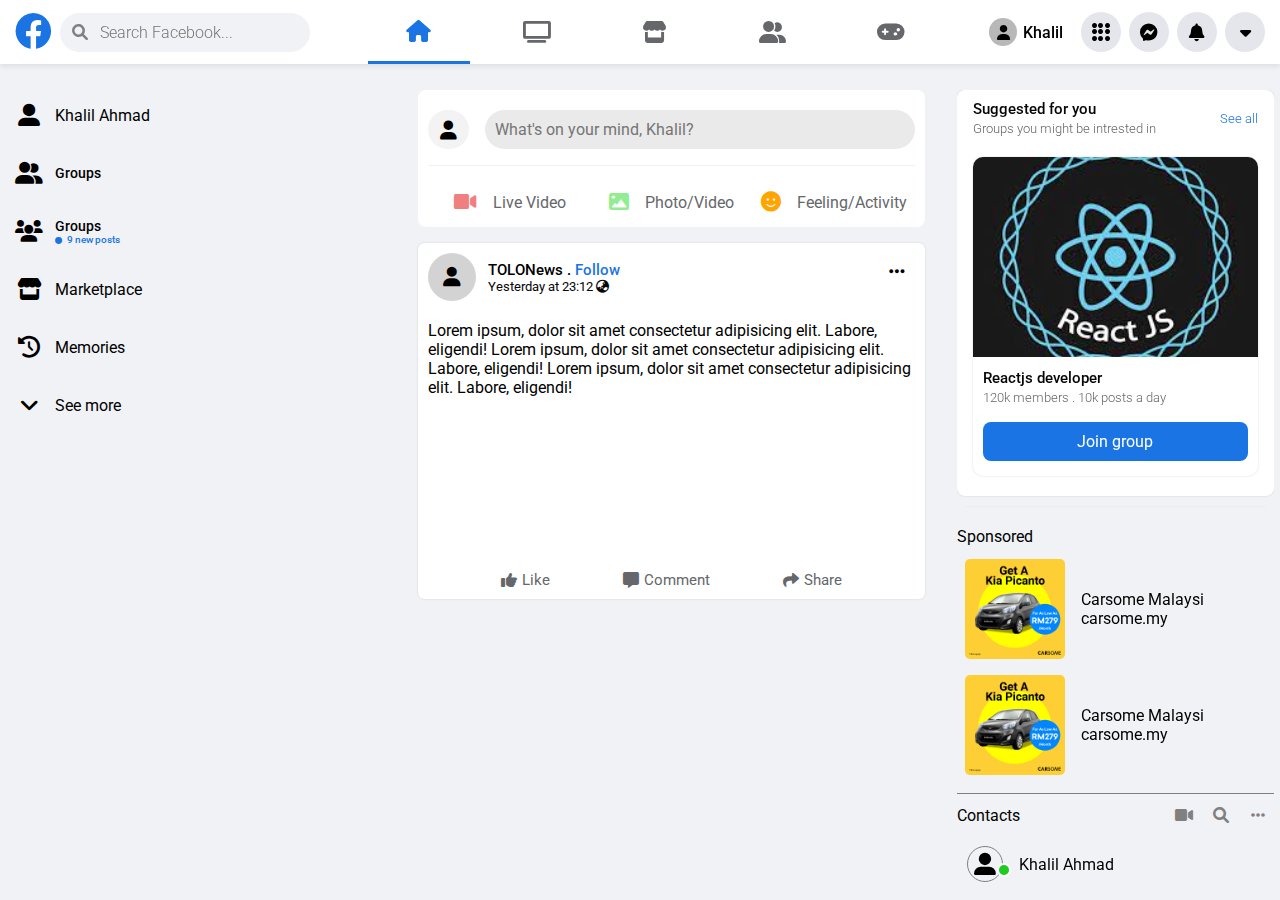
==== commit f8f61e57: "refactored group page codes" ====
--- a/index.html
+++ b/index.html
@@ -1162,39 +1162,30 @@
         </div>
 
         <div class="right-col">
-            <div class="group_suggestion_wrapper">
-                <div class="gs_card">
-                    <div class="gs_header">
-                        <div class="header_text">
-                            <i class="fa-solid fa-users"></i>
-                            <span class="font_weight_500">Groups</span>
-                            <span class="text_primary text_s"> Suggested for you</span>
-                        </div>
-                        <i class="fa-solid fa-xmark"></i>
-                    </div>
-    
-                    <img src="https://images.pexels.com/photos/1767434/pexels-photo-1767434.jpeg?auto=compress&cs=tinysrgb&dpr=1&w=500" alt="">
-                    <p class="font_weight_500">Group name</p>
-                    <p class="text_s text_secondary"><span>91k members</span> <span>10+ posts a day</span></p>
-                    <a href="#" class="full_width_btn">Join Group</a>
-                </div>
-
-                <div class="gs_card">
-                    <div class="gs_header">
-                        <div class="header_text">
-                            <i class="fa-solid fa-users"></i>
-                            <span class="font_weight_500">Groups</span>
-                            <span class="text_primary text_s"> Suggested for you</span>
-                        </div>
-                        <i class="fa-solid fa-xmark"></i>
-                    </div>
-    
-                    <img src="https://images.pexels.com/photos/1767434/pexels-photo-1767434.jpeg?auto=compress&cs=tinysrgb&dpr=1&w=500" alt="">
-                    
-                    <p class="font_weight_500">Group name</p>
-                    <p class="text_s text_secondary"><span>91k members</span> <span>10+ posts a day</span></p>
-                    <a href="#" class="full_width_btn">Join Group</a>
-                </div>
+            <div class="groups-slider">
+                <div class="slider-wrapper">
+                    <div class="groups-slider-header">
+                        <div>
+                            <p class="text_m text_primary font_weight_500">Suggested for you</p>
+                            <span class="font_weight_300 text_s text_secondary">Groups you might be intrested in</span>
+                        </div>
+    
+                        <a href="#" class="font_weight_300 text_s text_theme">See all</a>
+                    </div>
+    
+                    <div class="slider-item">
+                        <img src="../images/group-slider/slider-1.jpg" class="slider-image" alt="">
+                        <div class="slider-content">
+                            <p class="text_m text_primary font_weight_500">Reactjs developer</p>
+                            <span class="text_s text_secondary font_weight_300">120k members . 10k posts a day</span>
+                        </div>
+
+                        <div class="join-link">
+                            <a href="#" class="btn w-full btn-theme">Join group</a>
+                        </div>
+                    </div>
+                </div>
+                
             </div>
 
             <div class="divider"></div> 
--- a/css/style.css
+++ b/css/style.css
@@ -186,66 +186,25 @@
   display: none;
 }
 
-.btn_auto {
+.btn {
+  padding: 10px;
   border: none;
   outline: none;
-  border-radius: 6px;
+  border-radius: 8px;
+}
+
+.btn.w-full {
+  display: block;
   text-align: center;
-  padding: 9px 20px;
-  cursor: pointer;
-  display: block;
-  width: auto;
-}
-
-.full_width_btn {
-  border: none;
-  outline: none;
-  border-radius: 6px;
-  text-align: center;
-  padding: 9px 20px;
-  cursor: pointer;
-  display: block;
-  font-size: 16px;
-  font-weight: 500;
-  margin-top: 10px;
-}
-
-.btn_link {
-  border: none;
-  outline: none;
-  border-radius: 6px;
-  text-align: center;
-  padding: 9px 20px;
-  cursor: pointer;
-  padding: 8px 5px;
-  border-radius: 3px;
-  font-weight: 300;
-  color: #1b74e4;
-}
-
-.btn_link:hover {
-  background-color: #dfdfdf;
-}
-
-.primary_btn {
-  border: none;
-  outline: none;
-  border-radius: 6px;
-  text-align: center;
-  padding: 9px 20px;
-  cursor: pointer;
+}
+
+.btn.btn-theme {
   background-color: #1b74e4;
   color: #fff;
 }
 
-.secondary_btn {
-  border: none;
-  outline: none;
-  border-radius: 6px;
-  text-align: center;
-  padding: 9px 20px;
-  cursor: pointer;
-  background-color: #dfdfdf;
+.btn.btn-theme:hover {
+  background-color: #166ed8;
 }
 
 .ml-auto {
@@ -1033,6 +992,88 @@
   visibility: visible;
 }
 
+.page-main-content {
+  display: flex;
+  justify-content: space-between;
+  gap: 10px;
+  width: 100%;
+  margin-top: 65px auto 0 auto;
+}
+
+.page-main-content .left-col {
+  width: 360px;
+  flex-shrink: 0;
+  background-color: white;
+  box-shadow: 2px 0 5px rgba(0, 0, 0, 0.147);
+  padding: 10px 10px 10px 15px;
+  height: 100vh;
+  position: sticky;
+  top: 0;
+}
+
+.page-main-content .col-wrraper {
+  position: fixed;
+  top: 80px;
+  width: 330px;
+}
+
+.page-main-content .main-col {
+  width: 60%;
+  margin: 85px auto 0;
+}
+
+.page-main-content .marketplace-main-col {
+  width: 90%;
+  max-width: 1800px;
+  margin: 85px auto 0;
+  padding: 0 32px;
+}
+
+.page-main-content .group-main-col {
+  max-width: 1200px;
+  width: 70%;
+  margin: 85px auto 0;
+  display: flex;
+  gap: 20px;
+}
+
+.page-main-content .groups-feed {
+  order: 1;
+  width: 60%;
+}
+
+.page-main-content .groups-slider {
+  order: 2;
+  width: 40%;
+}
+
+@media screen and (max-width: 1270px) {
+  .group-main-col {
+    flex-direction: column;
+  }
+  .group-main-col .groups-feed {
+    order: 2;
+    width: 100%;
+  }
+  .group-main-col .groups-slider {
+    order: 1;
+    width: 100%;
+  }
+}
+
+@media screen and (max-width: 800px) {
+  .page-main-content .left-col {
+    display: none;
+  }
+  .page-main-content .group-main-col, .page-main-content .main-col {
+    width: 98%;
+  }
+  .page-main-content .marketplace-main-col {
+    width: 98%;
+    padding: 0 10px;
+  }
+}
+
 * {
   padding: 0;
   margin: 0;
@@ -1057,6 +1098,7 @@
 
 .post {
   background-color: #fff;
+  box-shadow: 0 0 2px rgba(0, 0, 0, 0.159);
   border-radius: 6px;
   margin-bottom: 12px;
 }
@@ -1279,43 +1321,6 @@
 }
 
 /************* Header **************/
-.page-main-content {
-  display: flex;
-  justify-content: space-between;
-  gap: 10px;
-  width: 100%;
-  margin-top: 65px auto 0 auto;
-}
-
-.page-main-content .left-col {
-  width: 360px;
-  flex-shrink: 0;
-  background-color: white;
-  box-shadow: 2px 0 5px rgba(0, 0, 0, 0.147);
-  padding: 10px 10px 10px 15px;
-  height: 100vh;
-  position: sticky;
-  top: 0;
-}
-
-.page-main-content .main-col {
-  width: 60%;
-  margin: 20px auto 0;
-}
-
-.page-main-content .marketplace-main-col {
-  width: 90%;
-  max-width: 1800px;
-  margin: 85px auto 0;
-  padding: 0 32px;
-}
-
-.col-wrraper {
-  position: fixed;
-  top: 80px;
-  width: 330px;
-}
-
 .page-bookmarks-header .title {
   display: flex;
   justify-content: space-between;
@@ -1489,17 +1494,73 @@
   gap: 10px;
 }
 
-@media screen and (max-width: 800px) {
-  .page-main-content .left-col {
-    display: none;
-  }
-  .page-main-content .main-col {
-    width: 98%;
-  }
-  .page-main-content .marketplace-main-col {
-    width: 98%;
-    padding: 0 10px;
-  }
+.joined-group {
+  display: flex;
+  align-items: center;
+  gap: 12px;
+  padding: 8px;
+  border-radius: 8px;
+}
+
+.joined-group:hover {
+  background: #f0f2f5;
+}
+
+.joined-group img {
+  height: 60px;
+  width: 60px;
+  object-fit: cover;
+  border-radius: 8px;
+  flex-shrink: 0;
+}
+
+.joined-group .pinned-group {
+  margin-left: auto;
+  transform: rotate(50deg);
+  color: gray;
+}
+
+.group-filter-title {
+  margin: 5px 0 20px;
+}
+
+.groups-slider .slider-wrapper {
+  position: sticky;
+  top: 85px;
+  box-shadow: 0 0 2px rgba(0, 0, 0, 0.159);
+  background-color: #fff;
+  border-radius: 8px;
+  padding-bottom: 10px;
+}
+
+.groups-slider .groups-slider-header {
+  padding: 10px 16px 10px;
+  display: flex;
+  align-items: center;
+  justify-content: space-between;
+}
+
+.groups-slider .slider-item {
+  width: 90%;
+  margin: 10px auto;
+  box-shadow: 0 0 2px #0000002b;
+  border-radius: 10px;
+  padding-bottom: 15px;
+}
+
+.groups-slider .slider-image {
+  width: 100%;
+  height: 200px;
+  object-fit: cover;
+  border-radius: 10px 10px 0 0;
+}
+
+.groups-slider .slider-content {
+  padding: 8px 10px 16px;
+}
+
+.groups-slider .join-link {
+  padding: 0 10px;
 }
 
 .create_post {
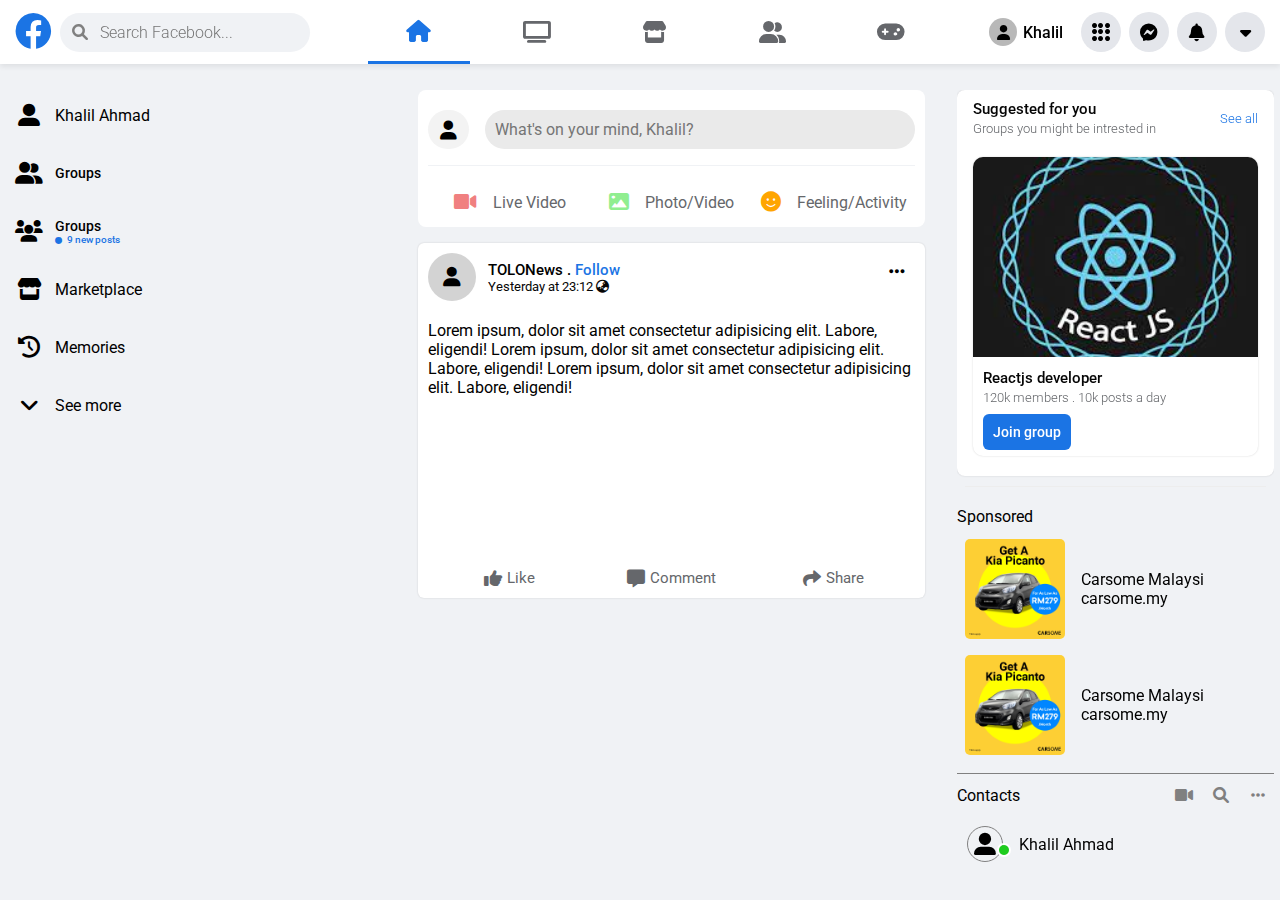
==== commit f890b9df: "Profile page is updated" ====
--- a/index.html
+++ b/index.html
@@ -988,7 +988,8 @@
                 </div>
             </div>
 
-            <div class="posts-wrapper">
+            <!-- post-wrapper -->
+            <div class="home-post-wrapper">
                 <div class="post">
                     <!-- header -->
                     <div class="header">
@@ -1159,6 +1160,7 @@
                     <!-- collapse-comment-end -->
                 </div>
             </div>
+            <!-- post-wrapper end -->
         </div>
 
         <div class="right-col">
--- a/css/style.css
+++ b/css/style.css
@@ -190,21 +190,40 @@
   padding: 10px;
   border: none;
   outline: none;
-  border-radius: 8px;
-}
-
-.btn.w-full {
+  border-radius: 6px;
+  cursor: pointer;
+  font-size: 14px;
+  font-weight: 500;
+}
+
+.btn-full {
   display: block;
   text-align: center;
 }
 
-.btn.btn-theme {
+.btn-theme {
   background-color: #1b74e4;
   color: #fff;
 }
 
-.btn.btn-theme:hover {
+.btn-theme:hover {
   background-color: #166ed8;
+}
+
+.btn-icon {
+  display: flex;
+  justify-content: center;
+  align-items: center;
+  gap: 10px;
+}
+
+.btn-secondary {
+  background-color: #f0f2f5;
+  color: #000;
+}
+
+.btn-secondary:hover {
+  background-color: #dbdbdb;
 }
 
 .ml-auto {
@@ -222,6 +241,18 @@
 
 .text-center {
   text-align: center;
+}
+
+.position-relative {
+  position: relative;
+}
+
+.position-fixed {
+  position: fixed;
+}
+
+.position-sticky {
+  position: sticky;
 }
 
 header {
@@ -420,7 +451,7 @@
 }
 
 .logo-wrapper .recent-search::-webkit-scrollbar {
-  width: 5px;
+  width: 3px;
 }
 
 .logo-wrapper .recent-search::-webkit-scrollbar-track {
@@ -677,7 +708,7 @@
 }
 
 .messenger-menu .messenger-menu__wrapper::-webkit-scrollbar {
-  width: 5px;
+  width: 3px;
 }
 
 .messenger-menu .messenger-menu__wrapper::-webkit-scrollbar-track {
@@ -882,7 +913,7 @@
 }
 
 .mega-menu::-webkit-scrollbar {
-  width: 5px;
+  width: 3px;
 }
 
 .mega-menu::-webkit-scrollbar-track {
@@ -1047,6 +1078,17 @@
   width: 40%;
 }
 
+.page-main-content .game-main-col {
+  margin-top: 85px;
+  flex-grow: 1;
+}
+
+.page-main-content .game-main-col .posts-wrapper, .page-main-content .game-main-col .game-slider-wrapper {
+  max-width: 800px;
+  width: 98%;
+  margin: 0 auto;
+}
+
 @media screen and (max-width: 1270px) {
   .group-main-col {
     flex-direction: column;
@@ -1141,17 +1183,23 @@
   display: flex;
   justify-content: space-evenly;
   align-items: center;
-  padding: 10px;
+  padding-bottom: 3px;
 }
 
 .post .footer-item {
   display: flex;
   align-items: center;
   gap: 5px;
+  width: 28%;
+  justify-content: center;
+  padding: 8px;
+  border-radius: 3px;
+  font-size: 18px;
+  cursor: pointer;
 }
 
 .post .footer-item:hover {
-  background-color: lightblue;
+  background-color: #f0f2f5;
 }
 
 .post .page-footer {
@@ -1159,13 +1207,25 @@
   justify-content: space-between;
   align-items: center;
   flex-wrap: wrap;
-  padding: 10px;
-}
-
-.post .center {
-  display: flex;
-  align-content: center;
-  gap: 5px;
+  padding-right: 15px;
+  padding-left: 15px;
+  padding-bottom: 3px;
+}
+
+.post .page-footer .action-btn-item {
+  padding: 6px 15px;
+  border-radius: 4px;
+  cursor: pointer;
+  flex-grow: 1;
+}
+
+.post .page-footer .action-btn-item:hover {
+  background: #f0f2f5;
+}
+
+.post .page-footer .counts .likes:hover, .post .page-footer .counts .comments:hover {
+  text-decoration: underline;
+  cursor: pointer;
 }
 
 .post .action-btns, .post .counts {
@@ -1207,6 +1267,7 @@
 }
 
 .collapsed-comments-wrraper {
+  border-top: 1px solid #efefef;
   padding: 10px;
   display: none;
 }
@@ -1359,7 +1420,7 @@
 }
 
 .page-bookmarks::-webkit-scrollbar {
-  width: 5px;
+  width: 3px;
 }
 
 .page-bookmarks::-webkit-scrollbar-track {
@@ -1561,6 +1622,394 @@
 
 .groups-slider .join-link {
   padding: 0 10px;
+}
+
+/************* Header **************/
+.game-slider-wrapper {
+  margin-bottom: 15px;
+}
+
+.game-slider-wrapper .slider-container {
+  background: #fff;
+  border-radius: 8px;
+  padding: 12px 0;
+  margin-bottom: 10px;
+  position: relative;
+}
+
+.game-slider-wrapper .slider-header {
+  display: flex;
+  justify-content: space-between;
+  align-items: center;
+  padding: 5px 15px;
+}
+
+.game-slider-wrapper .slider {
+  display: flex;
+  align-items: center;
+  gap: 10px;
+  overflow-y: hidden;
+  overflow-x: auto;
+  /* Track */
+  /* Handle */
+  /* Handle on hover */
+}
+
+.game-slider-wrapper .slider::-webkit-scrollbar {
+  width: 3px;
+}
+
+.game-slider-wrapper .slider::-webkit-scrollbar-track {
+  background: transparent;
+}
+
+.game-slider-wrapper .slider::-webkit-scrollbar-thumb {
+  background: transparent;
+  border-radius: 5px;
+}
+
+.game-slider-wrapper .slider:hover::-webkit-scrollbar-thumb {
+  background: #b8b8b8;
+}
+
+.game-slider-wrapper .slider::-webkit-scrollbar-thumb:hover {
+  background: #8a8a8a;
+}
+
+.game-slider-wrapper .slide {
+  width: 200px;
+  cursor: grab;
+}
+
+.game-slider-wrapper img {
+  height: 200px;
+  width: 200px;
+  object-fit: cover;
+  border-radius: 8px;
+}
+
+.game-slider-wrapper .prev-btn, .game-slider-wrapper .next-btn {
+  border: none;
+  border-radius: 50%;
+  outline: none;
+  background: lightblue;
+  font-size: 22px;
+  height: 45px;
+  width: 45px;
+  cursor: pointer;
+  display: grid;
+  place-content: center;
+  position: absolute;
+  top: 50%;
+  transform: translateY(-50%);
+}
+
+.game-slider-wrapper .prev-btn {
+  left: 15px;
+}
+
+.game-slider-wrapper .next-btn {
+  right: 15px;
+}
+
+.profile-background {
+  background-color: #fff;
+}
+
+.profile-background .container {
+  max-width: 1250px;
+  width: 99%;
+  margin: 0 auto;
+  position: relative;
+}
+
+.profile-background .background-image {
+  width: 100%;
+  height: 520px;
+  object-fit: cover;
+  border-radius: 10px;
+}
+
+.profile-background .background-update-btn {
+  position: absolute;
+  right: 40px;
+  bottom: 25px;
+}
+
+.profile-container {
+  max-width: 1200px;
+  width: 98%;
+  margin: 0 auto;
+}
+
+.profile-hero {
+  background-color: #fff;
+  padding-bottom: 1rem;
+}
+
+.profile-hero .profile-user-image-warpper {
+  position: relative;
+}
+
+.profile-hero .profile-user-image-warpper .edit-btn {
+  cursor: pointer;
+  position: absolute;
+  right: 35px;
+  bottom: 10px;
+  background: #d4d4d4;
+  color: #414141;
+}
+
+.profile-hero .profile-container {
+  display: flex;
+  align-items: end;
+  justify-content: space-between;
+  margin-top: -50px;
+}
+
+.profile-hero .buttons {
+  margin-bottom: 1rem;
+  display: flex;
+  gap: 1rem;
+}
+
+.profile-user-info {
+  display: flex;
+  align-items: end;
+}
+
+.profile-user-info .avatar {
+  font-size: 8rem;
+  height: 12rem;
+  width: 12rem;
+  display: grid;
+  place-content: center;
+  border-radius: 50%;
+  border: 5px solid white;
+  background-color: #3a3a3a;
+  color: white;
+  margin-right: 1rem;
+}
+
+.profile-user-info .profile-name {
+  margin-bottom: 1rem;
+  letter-spacing: 1px;
+}
+
+.profile-user-info .profile-name h1 {
+  font-size: 32px;
+}
+
+.profile-user-info .profile-name p {
+  margin: 8px 0;
+  color: grey;
+}
+
+.profile-user-info .friends-show {
+  display: flex;
+}
+
+.profile-user-info .friends-show i {
+  width: 30px;
+  height: 30px;
+  background: #e7e7e7;
+  display: grid;
+  place-content: center;
+  border-radius: 50%;
+  margin-left: -6px;
+  border: 1px solid black;
+}
+
+.profile-nav {
+  background-color: #fff;
+  position: relative;
+}
+
+.profile-nav .profile-container {
+  border-top: 1px solid lightgray;
+  padding-top: 1rem;
+  display: flex;
+  align-items: cen;
+  justify-content: space-between;
+}
+
+.profile-nav .nav-item {
+  display: inline-block;
+  cursor: pointer;
+}
+
+.profile-nav .nav-item.active {
+  border-bottom: 3px solid #1b74e4;
+  color: #1b74e4;
+}
+
+.profile-nav .nav-link {
+  display: grid;
+  place-content: center;
+  padding: 12px 16px;
+  font-size: 16px;
+  font-weight: 500;
+  margin-bottom: 2px;
+  border-radius: 8px;
+  color: #65676b;
+}
+
+.profile-nav .nav-link:hover {
+  background: #f0f2f5;
+}
+
+.profile-nav .more-dropdown {
+  display: flex;
+  align-items: center;
+  gap: 7px;
+}
+
+.profile-nav .dropdown-btn {
+  background-color: #f0f2f5;
+  padding: 8px 15px;
+  border-radius: 8px;
+  cursor: pointer;
+}
+
+.profile-nav .dropdown-btn:hover {
+  background-color: #e5e5e5;
+}
+
+.profile-nav .dropdown-menu {
+  background: #fff;
+  box-shadow: 0 2px 5px rgba(0, 0, 0, 0.2);
+  padding: 12px 10px;
+  width: 250px;
+  border-radius: 8px;
+  position: absolute;
+  right: 8px;
+  top: 58px;
+  z-index: 1;
+  display: none;
+}
+
+.profile-nav .dropdown-menu.show {
+  display: block;
+}
+
+.profile-nav .dropdown-menu-link {
+  display: flex;
+  align-items: center;
+  gap: 8px;
+  padding: 10px 8px;
+  border-radius: 6px;
+}
+
+.profile-nav .dropdown-menu-link:hover {
+  background-color: #eff1f4;
+}
+
+.profile-main {
+  padding-top: 1.2rem;
+}
+
+.profile-main .profile-container {
+  display: flex;
+  justify-content: space-between;
+  gap: 1rem;
+}
+
+.profile-main .profile_summary {
+  width: 40%;
+}
+
+.profile-main .profile_summary .title {
+  display: flex;
+  align-items: center;
+  justify-content: space-between;
+}
+
+.profile-main .profile_summary .title a {
+  color: #1b74e4;
+  font-size: 16px;
+  padding: 10px 17px;
+  border-radius: 4px;
+}
+
+.profile-main .profile_summary .title a:hover {
+  background: #f0f2f5;
+}
+
+.profile-main .profile_summary .intro {
+  box-shadow: 0px 0px 5px #dddddd5e;
+  background-color: #fff;
+  padding: 1rem;
+  border-radius: 5px;
+  margin-bottom: 1rem;
+}
+
+.profile-main .profile_summary .intro h3 {
+  margin-bottom: 1.2rem;
+}
+
+.profile-main .profile_summary .intro button {
+  width: 100%;
+  border: none;
+  border-radius: 4px;
+  outline: none;
+  padding: 10px;
+  margin-bottom: 1rem;
+  background-color: #f0f2f5;
+  cursor: pointer;
+}
+
+.profile-main .profile_summary .intro button:hover {
+  background-color: #dfdfdf;
+}
+
+.profile-main .profile_summary .photos {
+  box-shadow: 0px 0px 5px #dddddd5e;
+  background-color: #fff;
+  padding: 1rem;
+  border-radius: 5px;
+  margin-bottom: 1rem;
+}
+
+.profile-main .profile_summary .photos .photo_snip {
+  display: flex;
+  justify-content: center;
+  flex-wrap: wrap;
+  gap: .3rem;
+}
+
+.profile-main .profile_summary .photos .photo_snip .photo_item {
+  flex-grow: 33.3%;
+  font-size: 8.5rem;
+}
+
+.profile-main .profile_summary .friends {
+  box-shadow: 0px 0px 5px #dddddd5e;
+  background-color: #fff;
+  padding: 1rem;
+  border-radius: 5px;
+  margin-bottom: 1rem;
+}
+
+.profile-main .profile_summary .friends .friends_count {
+  margin: 10px 0;
+  color: #65676b;
+}
+
+.profile-main .profile_summary .friends .photo_item {
+  border: 2px solid lightgray;
+  border-radius: 4px;
+}
+
+.profile-main .profile_summary .life_events {
+  box-shadow: 0px 0px 5px #dddddd5e;
+  background-color: #fff;
+  padding: 1rem;
+  border-radius: 5px;
+  margin-bottom: 1rem;
+}
+
+.profile-main .profile-posts-wrapper {
+  width: 60%;
 }
 
 .create_post {
@@ -1670,7 +2119,7 @@
 }
 
 .main-content .left-col::-webkit-scrollbar {
-  width: 5px;
+  width: 3px;
 }
 
 .main-content .left-col::-webkit-scrollbar-track {
@@ -1703,7 +2152,7 @@
 }
 
 .main-content .right-col::-webkit-scrollbar {
-  width: 5px;
+  width: 3px;
 }
 
 .main-content .right-col::-webkit-scrollbar-track {
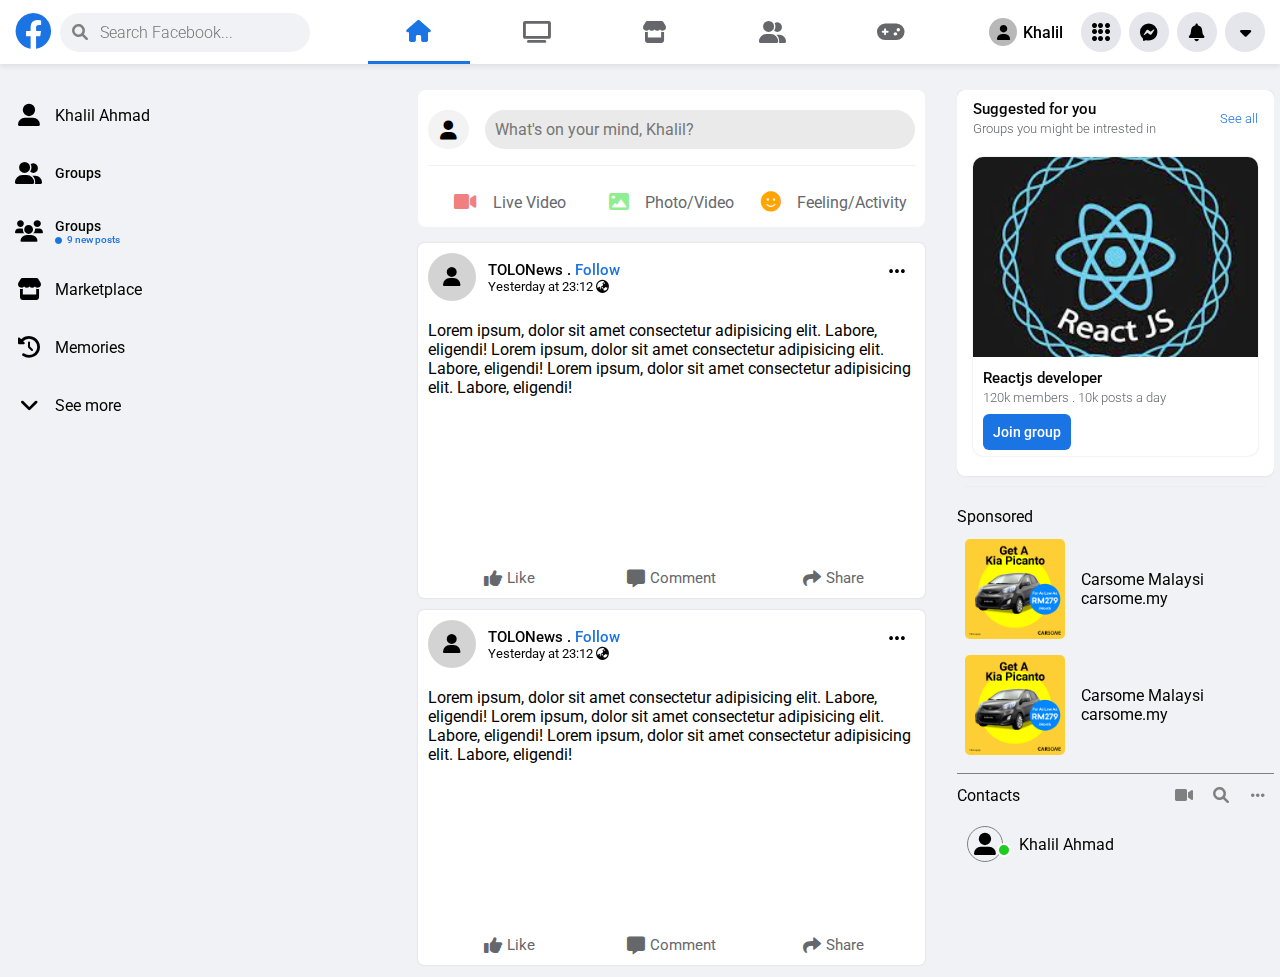
==== commit 2e3b0128: "Updated on main page" ====
--- a/index.html
+++ b/index.html
@@ -990,6 +990,7 @@
 
             <!-- post-wrapper -->
             <div class="home-post-wrapper">
+                <!-- single post -->
                 <div class="post">
                     <!-- header -->
                     <div class="header">
@@ -1159,6 +1160,177 @@
                     </div>
                     <!-- collapse-comment-end -->
                 </div>
+
+                <!-- single post -->
+                <div class="post">
+                    <!-- header -->
+                    <div class="header">
+                        <div class="avatar">
+                            <i class="fa-solid fa-user avatar_round_48"></i>
+                            <div>
+                                <a href="#" class="text_m font_weight_500">TOLONews . <span class="text_theme">Follow</span></a>
+                                <p class="text_s text_primary">Yesterday at 23:12 <i class="fa-solid fa-earth-asia"></i></p>
+                            </div>
+                        </div>
+                        <i class="fa-solid fa-ellipsis avatar_round_36 post-header-dropdown-btn"></i>
+
+                        <div class="post-header-dropdown">
+                            <div class="list_item">
+                                <i class="fa-solid fa-circle-plus text_lg list-item-icon"></i>
+                                <article>
+                                    <p class="text_m">See More</p>
+                                    <span class="text_s font_weight_300">See more of this video in your feed.</span>
+                                </article>
+                            </div>
+
+                            <div class="list_item">
+                                <i class="fa-solid fa-circle-minus text_lg list-item-icon"></i>
+                                <article>
+                                    <p class="text_m">See Less</p>
+                                    <span class="text_s font_weight_300">video this video and see Less</span>
+                                </article>
+                            </div>
+
+                            <div class="divider"></div>
+
+                            <div class="list_item">
+                                <i class="fa-solid fa-bookmark text_lg list-item-icon"></i>
+                                <article>
+                                    <p class="text_m">Save video</p>
+                                    <span class="text_s font_weight_300">Add this to your save videos</span>
+                                </article>
+                            </div>
+
+                            <div class="list_item">
+                                <i class="fa-solid fa-link text_lg list-item-icon"></i>
+                                <article>
+                                    <p class="text_m">Copy link</p>
+                                </article>
+                            </div>
+
+                            <div class="list_item">
+                                <i class="fa-solid fa-closed-captioning text_lg list-item-icon"></i>
+                                <article>
+                                    <p class="text_m">Follow </p>
+                                    <span class="text_s font_weight_300">Start seeing videos in your watchliest...</span>
+                                </article>
+                            </div>
+
+                            <div class="divider"></div>
+
+                            <div class="list_item">
+                                <i class="bordered fa-solid fa-info text_lg list-item-icon"></i>
+                                <article>
+                                    <p class="text_m">Report video</p>
+                                    <span class="text_s font_weight_300">I'm concerned about this video</span>
+                                </article>
+                            </div>
+                        </div>
+                    </div>
+                    <!-- header end -->
+
+                    <!-- description -->
+                    <div class="description">
+                        Lorem ipsum, dolor sit amet consectetur adipisicing elit. Labore, eligendi!
+                        Lorem ipsum, dolor sit amet consectetur adipisicing elit. Labore, eligendi!
+                        Lorem ipsum, dolor sit amet consectetur adipisicing elit. Labore, eligendi!
+                    </div>
+                    <!-- description end -->
+
+                    <!-- video -->
+                    <video class="post-media" src="../videos/pexisl-video.mp4"></video>
+
+                    <!-- footer -->
+                    <div class="footer text_secondary">
+                        <div class="footer-item">
+                            <i class="fa-solid fa-thumbs-up"></i>
+                        <span class="text_m">Like</span>
+                        </div>
+                        <div class="footer-item comment center comment">
+                            <i class="fa-solid fa-message"></i>
+                            <span class="text_m">Comment</span>
+                        </div>
+                        <div class="footer-item share center">
+                            <i class="fa-solid fa-share"></i>
+                            <span class="text_m">Share</span>
+                        </div>
+                    </div>
+                    <!-- footer end  -->
+
+                    <!-- collspased comments -->
+                    <div class="collapsed-comments-wrraper">
+                        <!-- filter comments -->
+                        <div class="comments-filter">
+                            <p class="comments-filter-btn text_s font_weight_400">
+                                Most relevant 
+                                <i class="fa-solid fa-caret-down"></i>
+                            </p>
+
+                            <div class="comments-filter-menu">
+                                <div class="comments-filter-item">
+                                    <p>Most relevant</p>
+                                    <span class="text_s text_secondary font_weight_300">Lorem ipsum dolor sit amet consectetur, adipisicing elit. Odio, aspernatur.</span>
+                                </div>
+
+                                <div class="comments-filter-item">
+                                    <p>Newest</p>
+                                    <span class="text_s text_secondary font_weight_300">Lorem ipsum dolor sit amet consectetur, aspernatur.</span>
+                                </div>
+
+                                <div class="comments-filter-item">
+                                    <p>All comments</p>
+                                    <span class="text_s text_secondary font_weight_300">Lorem ipsum dolor sit amet.</span>
+                                </div>
+                            </div>
+                        </div>
+                        <!-- filter comments end -->
+
+                        <!-- Write comment -->
+                        <div class="write-comment">
+                            <i class="fa-solid fa-user avatar_round_32 bg_secondary"></i>
+                            <div class="input-wrapper">
+                                <input type="text" placeholder="Write a comment...">
+                                <div>
+                                    <i class="fa-solid fa-face-smile avatar_round_28 text_secondary"></i>
+                                </div>
+                            </div>
+                        </div>
+                        <!-- Write comment end -->
+
+                        <!-- Given comments -->
+                        <div class="given-comments">
+                            <!-- comment item -->
+                            <div class="given-comments-item">
+                                <i class="fa-solid fa-user avatar_round_32 bg_secondary"></i>
+                                <div class="comment-text">
+                                    <div class="comment-text-avatar">
+                                        <p class="text_m font_weight_500">Khalil Ahmad</p>
+                                        <i class="fa-solid fa-ellipsis avatar_round_32 dropdown-btn"></i>
+                                    </div>
+                                    <p class="text_m text_primary font_weight_300 comment-messege">
+                                        Lorem ipsum dolor sit amet, consectetur adipisicing elit. Placeat, impedit? Lorem ipsum dolor sit amet consectetur adipisicing elit. Incidunt, ex.
+                                    </p>
+                                </div>
+                            </div>
+
+                            <!-- comment item -->
+                            <div class="given-comments-item">
+                                <i class="fa-solid fa-user avatar_round_32 bg_secondary"></i>
+                                <div class="comment-text">
+                                    <div class="comment-text-avatar">
+                                        <p class="text_m font_weight_500">John Doe</p>
+                                        <i class="fa-solid fa-ellipsis avatar_round_32 dropdown-btn"></i>
+                                    </div>
+                                    <p class="text_m text_primary font_weight_300 comment-messege">
+                                        Lorem ipsum dolor sit ame
+                                    </p>
+                                </div>
+                            </div>
+                        </div>
+                         <!-- Given comments end -->
+                    </div>
+                    <!-- collapse-comment-end -->
+                </div>
             </div>
             <!-- post-wrapper end -->
         </div>
@@ -1176,7 +1348,7 @@
                     </div>
     
                     <div class="slider-item">
-                        <img src="../images/group-slider/slider-1.jpg" class="slider-image" alt="">
+                        <img src="./images/group-slider/slider-1.jpg" class="slider-image" alt="">
                         <div class="slider-content">
                             <p class="text_m text_primary font_weight_500">Reactjs developer</p>
                             <span class="text_s text_secondary font_weight_300">120k members . 10k posts a day</span>
--- a/css/style.css
+++ b/css/style.css
@@ -199,6 +199,7 @@
 .btn-full {
   display: block;
   text-align: center;
+  width: 100%;
 }
 
 .btn-theme {
@@ -224,6 +225,10 @@
 
 .btn-secondary:hover {
   background-color: #dbdbdb;
+}
+
+.btn-transparent {
+  background-color: transparent;
 }
 
 .ml-auto {
@@ -1725,7 +1730,8 @@
 
 .profile-background .background-image {
   width: 100%;
-  height: 520px;
+  height: 100%;
+  max-height: 520px;
   object-fit: cover;
   border-radius: 10px;
 }
@@ -1829,12 +1835,52 @@
   border-top: 1px solid lightgray;
   padding-top: 1rem;
   display: flex;
-  align-items: cen;
+  align-items: center;
   justify-content: space-between;
+  gap: 10px;
+}
+
+.profile-nav .profile-nav-wrapper {
+  display: flex;
+  align-items: center;
+  gap: 10px;
+  position: relative;
+}
+
+.profile-nav .inline-page-nav {
+  display: flex;
+  align-items: center;
+  flex-wrap: wrap;
+  overflow-x: hidden;
+}
+
+.profile-nav .dropdown-page-nav {
+  position: absolute;
+  top: 50px;
+  right: 0;
+  background-color: #fff;
+  box-shadow: 0 2px 5px rgba(0, 0, 0, 0.166);
+  padding: 10px;
+  border-radius: 8px;
+  width: 200px;
+  z-index: 1;
+  display: none;
+}
+
+.profile-nav .dropdown-page-nav.show-page-nav {
+  display: block;
+}
+
+.profile-nav .btn {
+  color: #65676b;
+  font-size: 16px;
+}
+
+.profile-nav .btn:hover {
+  background-color: #f0f2f5;
 }
 
 .profile-nav .nav-item {
-  display: inline-block;
   cursor: pointer;
 }
 
@@ -1844,38 +1890,51 @@
 }
 
 .profile-nav .nav-link {
-  display: grid;
-  place-content: center;
-  padding: 12px 16px;
+  display: block;
+  padding: 10px;
   font-size: 16px;
   font-weight: 500;
   margin-bottom: 2px;
   border-radius: 8px;
   color: #65676b;
+  white-space: nowrap;
 }
 
 .profile-nav .nav-link:hover {
   background: #f0f2f5;
 }
 
-.profile-nav .more-dropdown {
+.profile-nav .dropdown-list {
+  position: relative;
+}
+
+.profile-nav .dropdown-list-btn {
   display: flex;
   align-items: center;
   gap: 7px;
 }
 
-.profile-nav .dropdown-btn {
+.profile-nav .dropdown-list-nav {
+  position: absolute;
+  top: 50px;
+  right: 0;
+  background-color: #fff;
+  padding: 10px;
+  border-radius: 8px;
+}
+
+.profile-nav .dropdown-nav-btn {
   background-color: #f0f2f5;
   padding: 8px 15px;
   border-radius: 8px;
   cursor: pointer;
 }
 
-.profile-nav .dropdown-btn:hover {
+.profile-nav .dropdown-nav-btn:hover {
   background-color: #e5e5e5;
 }
 
-.profile-nav .dropdown-menu {
+.profile-nav .dropdown-nav-menu {
   background: #fff;
   box-shadow: 0 2px 5px rgba(0, 0, 0, 0.2);
   padding: 12px 10px;
@@ -1888,7 +1947,7 @@
   display: none;
 }
 
-.profile-nav .dropdown-menu.show {
+.profile-nav .dropdown-nav-menu.show {
   display: block;
 }
 
@@ -1914,28 +1973,19 @@
   gap: 1rem;
 }
 
-.profile-main .profile_summary {
+.profile-main .profile-summary {
   width: 40%;
 }
 
-.profile-main .profile_summary .title {
-  display: flex;
-  align-items: center;
-  justify-content: space-between;
-}
-
-.profile-main .profile_summary .title a {
-  color: #1b74e4;
-  font-size: 16px;
-  padding: 10px 17px;
-  border-radius: 4px;
-}
-
-.profile-main .profile_summary .title a:hover {
-  background: #f0f2f5;
-}
-
-.profile-main .profile_summary .intro {
+.profile-main .profile-posts-wrapper {
+  width: 60%;
+}
+
+.profile-summary {
+  width: 40%;
+}
+
+.profile-summary .intro {
   box-shadow: 0px 0px 5px #dddddd5e;
   background-color: #fff;
   padding: 1rem;
@@ -1943,26 +1993,18 @@
   margin-bottom: 1rem;
 }
 
-.profile-main .profile_summary .intro h3 {
-  margin-bottom: 1.2rem;
-}
-
-.profile-main .profile_summary .intro button {
-  width: 100%;
-  border: none;
-  border-radius: 4px;
-  outline: none;
-  padding: 10px;
+.profile-summary .section-title {
+  display: flex;
+  align-items: center;
+  justify-content: space-between;
   margin-bottom: 1rem;
-  background-color: #f0f2f5;
-  cursor: pointer;
-}
-
-.profile-main .profile_summary .intro button:hover {
-  background-color: #dfdfdf;
-}
-
-.profile-main .profile_summary .photos {
+}
+
+.profile-summary .btn {
+  margin-bottom: 20px;
+}
+
+.profile-summary .photos {
   box-shadow: 0px 0px 5px #dddddd5e;
   background-color: #fff;
   padding: 1rem;
@@ -1970,19 +2012,19 @@
   margin-bottom: 1rem;
 }
 
-.profile-main .profile_summary .photos .photo_snip {
-  display: flex;
-  justify-content: center;
-  flex-wrap: wrap;
+.profile-summary .photo-snip {
+  display: grid;
+  grid-template-columns: repeat(3, 1fr);
   gap: .3rem;
-}
-
-.profile-main .profile_summary .photos .photo_snip .photo_item {
-  flex-grow: 33.3%;
-  font-size: 8.5rem;
-}
-
-.profile-main .profile_summary .friends {
+  row-gap: .5rem;
+}
+
+.profile-summary .photo-item {
+  width: 100%;
+  border-radius: 10px;
+}
+
+.profile-summary .friends {
   box-shadow: 0px 0px 5px #dddddd5e;
   background-color: #fff;
   padding: 1rem;
@@ -1990,17 +2032,12 @@
   margin-bottom: 1rem;
 }
 
-.profile-main .profile_summary .friends .friends_count {
+.profile-summary .friends-count {
   margin: 10px 0;
   color: #65676b;
 }
 
-.profile-main .profile_summary .friends .photo_item {
-  border: 2px solid lightgray;
-  border-radius: 4px;
-}
-
-.profile-main .profile_summary .life_events {
+.profile-summary .life-events {
   box-shadow: 0px 0px 5px #dddddd5e;
   background-color: #fff;
   padding: 1rem;
@@ -2008,8 +2045,52 @@
   margin-bottom: 1rem;
 }
 
-.profile-main .profile-posts-wrapper {
-  width: 60%;
+.profile-summary .event-wrapper {
+  display: grid;
+  grid-template-columns: 1fr 1fr;
+  column-gap: .3rem;
+  row-gap: .5rem;
+}
+
+.profile-summary .events-item {
+  padding: 10px 5px;
+  box-shadow: 0 0 2px rgba(0, 0, 0, 0.2);
+}
+
+@media screen and (max-width: 925px) {
+  .profile-background .background-update-btn span {
+    display: none;
+  }
+  .profile-background .background-update-btn .avatar_round_20 {
+    font-size: 25px;
+    padding-right: 15px;
+    padding-left: 15px;
+  }
+  .profile-hero .profile-container {
+    flex-direction: column;
+    align-items: stretch;
+  }
+  .profile-hero .profile-user-info {
+    flex-direction: column;
+    align-items: center;
+    text-align: center;
+  }
+  .profile-hero .buttons {
+    justify-content: center;
+  }
+  .profile-main .profile-container {
+    display: block;
+  }
+  .profile-main .profile-summary, .profile-main .profile-posts-wrapper {
+    width: 80%;
+    margin: 0 auto;
+  }
+}
+
+@media screen and (max-width: 750px) {
+  .profile-main .profile-summary, .profile-main .profile-posts-wrapper {
+    width: 98%;
+  }
 }
 
 .create_post {
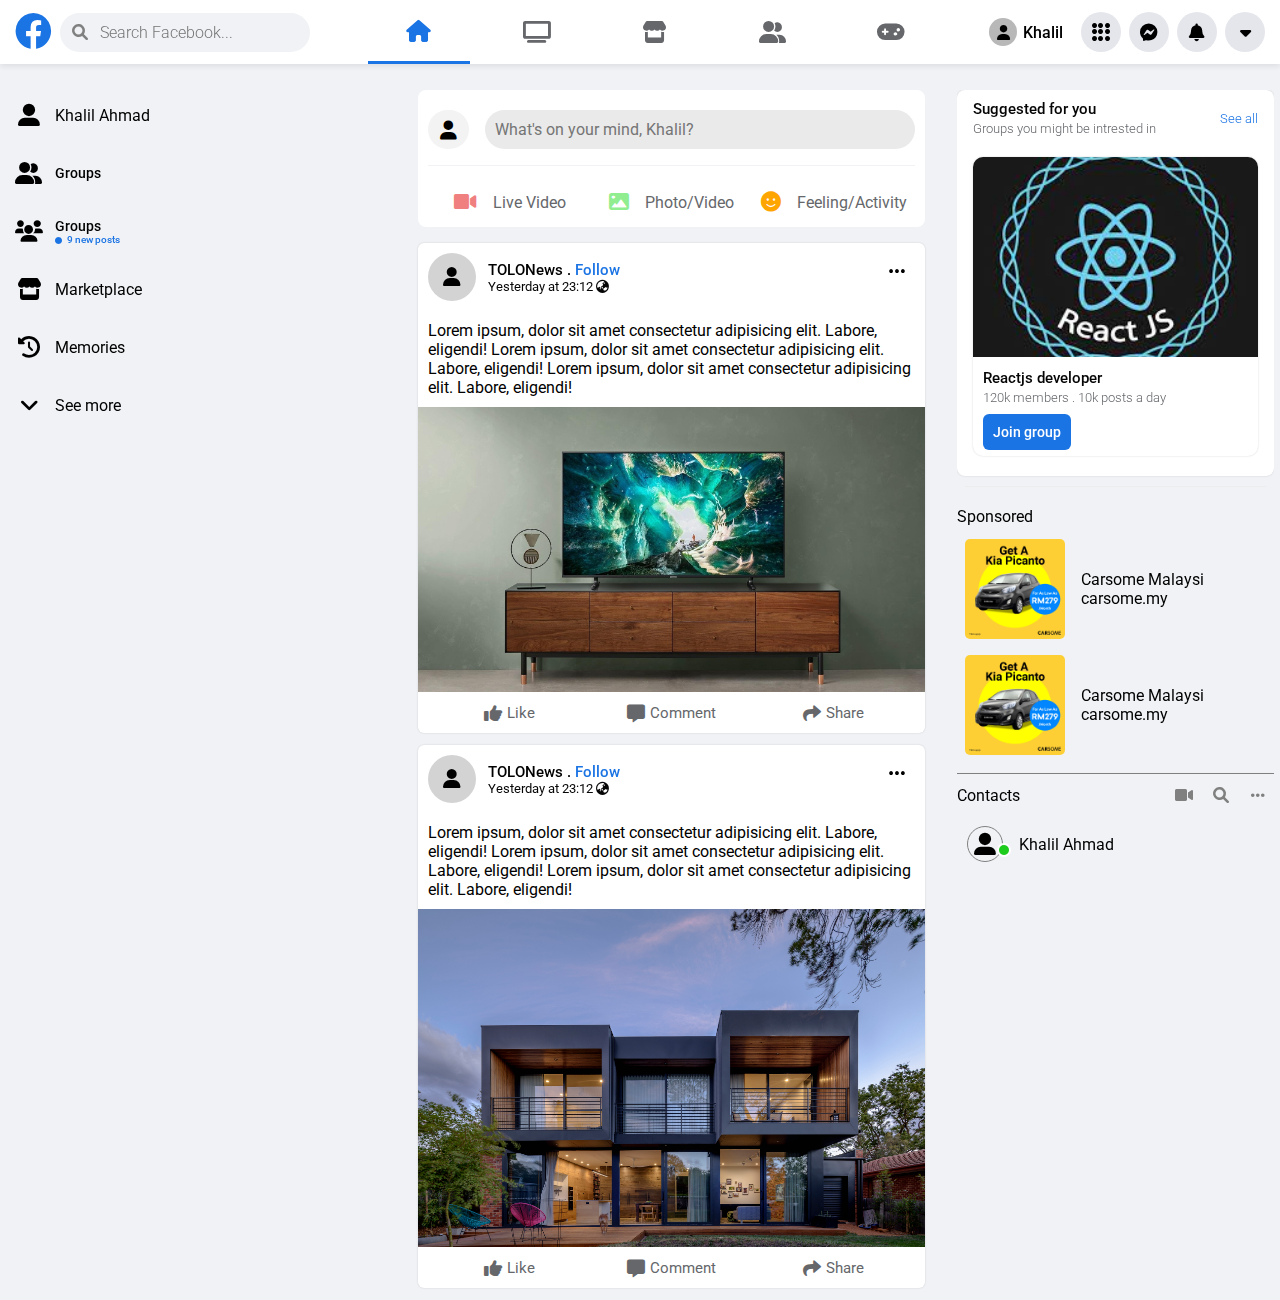
==== commit d448f4b3: "update on index.html" ====
--- a/index.html
+++ b/index.html
@@ -1067,7 +1067,7 @@
                     <!-- description end -->
 
                     <!-- video -->
-                    <video class="post-media" src="../videos/pexisl-video.mp4"></video>
+                    <img class="post-media" src="./images/tv.jpg" />
 
                     <!-- footer -->
                     <div class="footer text_secondary">
@@ -1238,7 +1238,7 @@
                     <!-- description end -->
 
                     <!-- video -->
-                    <video class="post-media" src="../videos/pexisl-video.mp4"></video>
+                    <img class="post-media" src="./images/house.jpg" />
 
                     <!-- footer -->
                     <div class="footer text_secondary">
